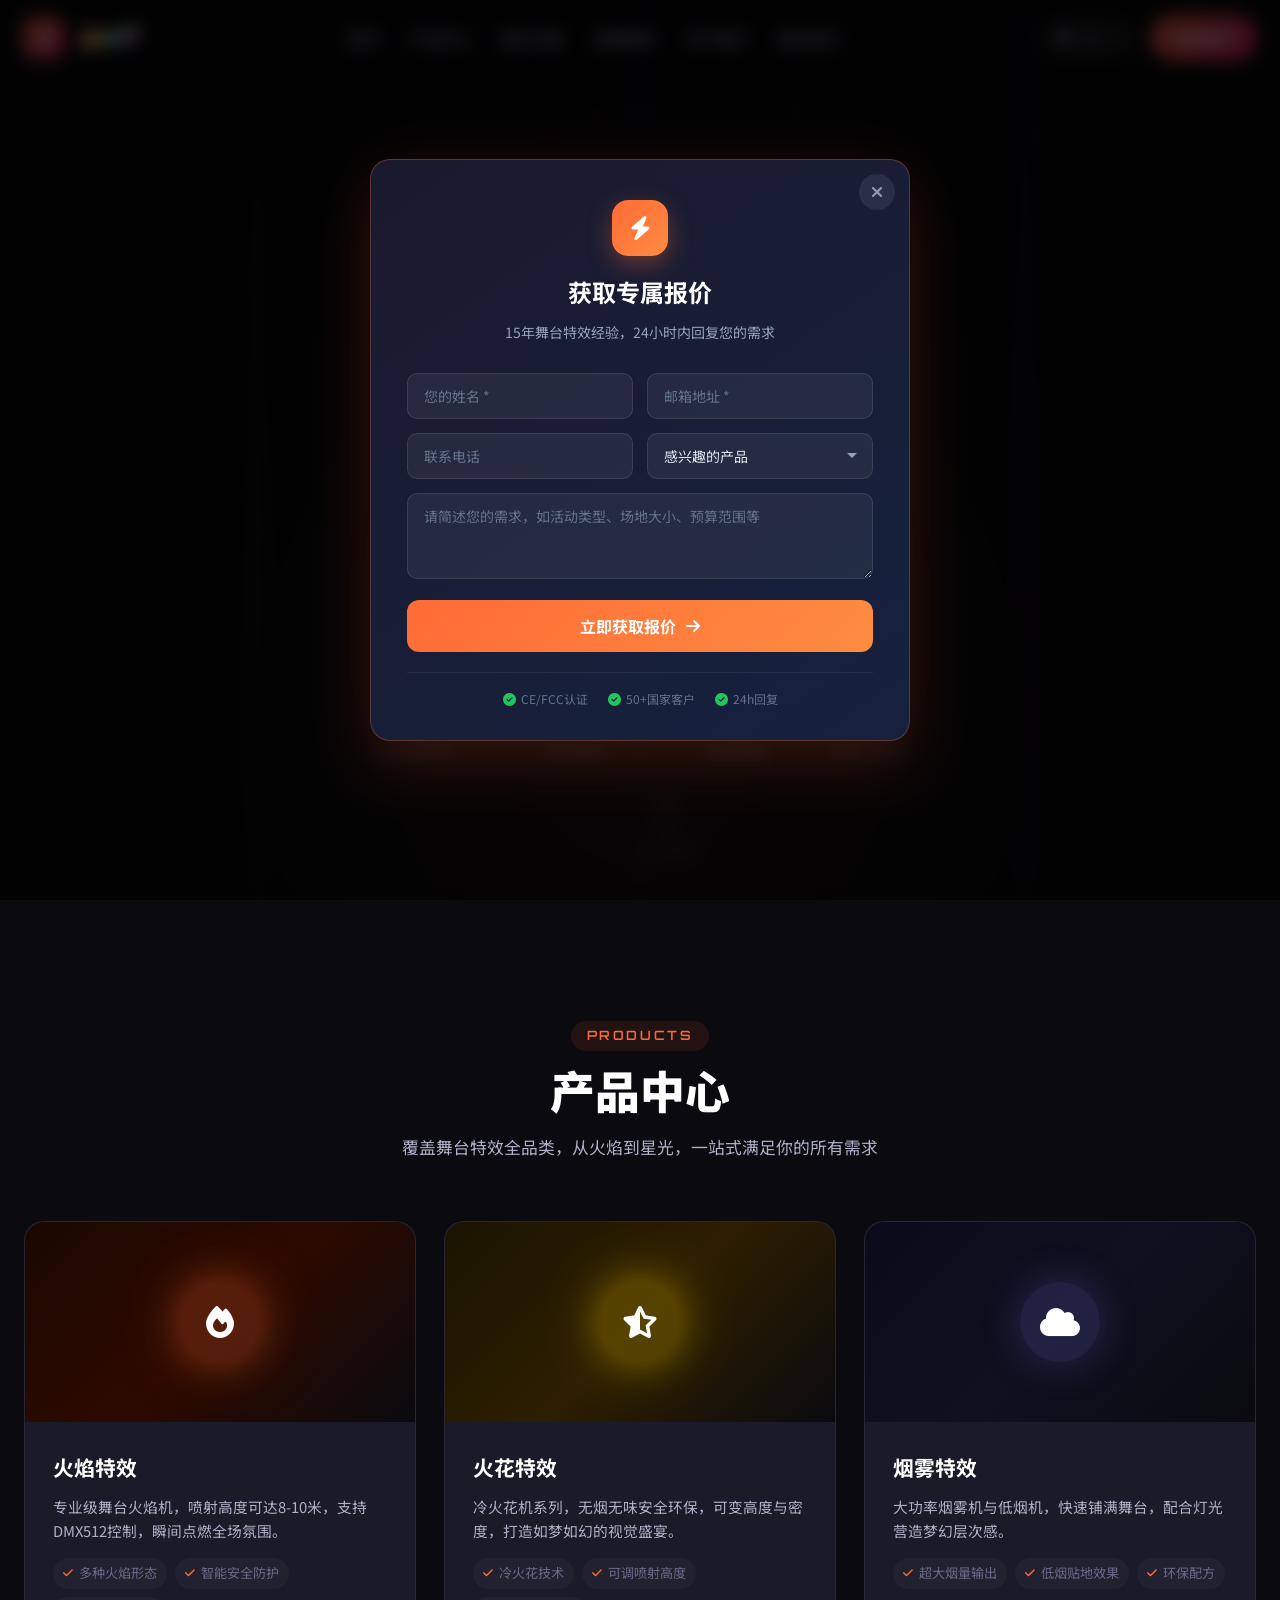
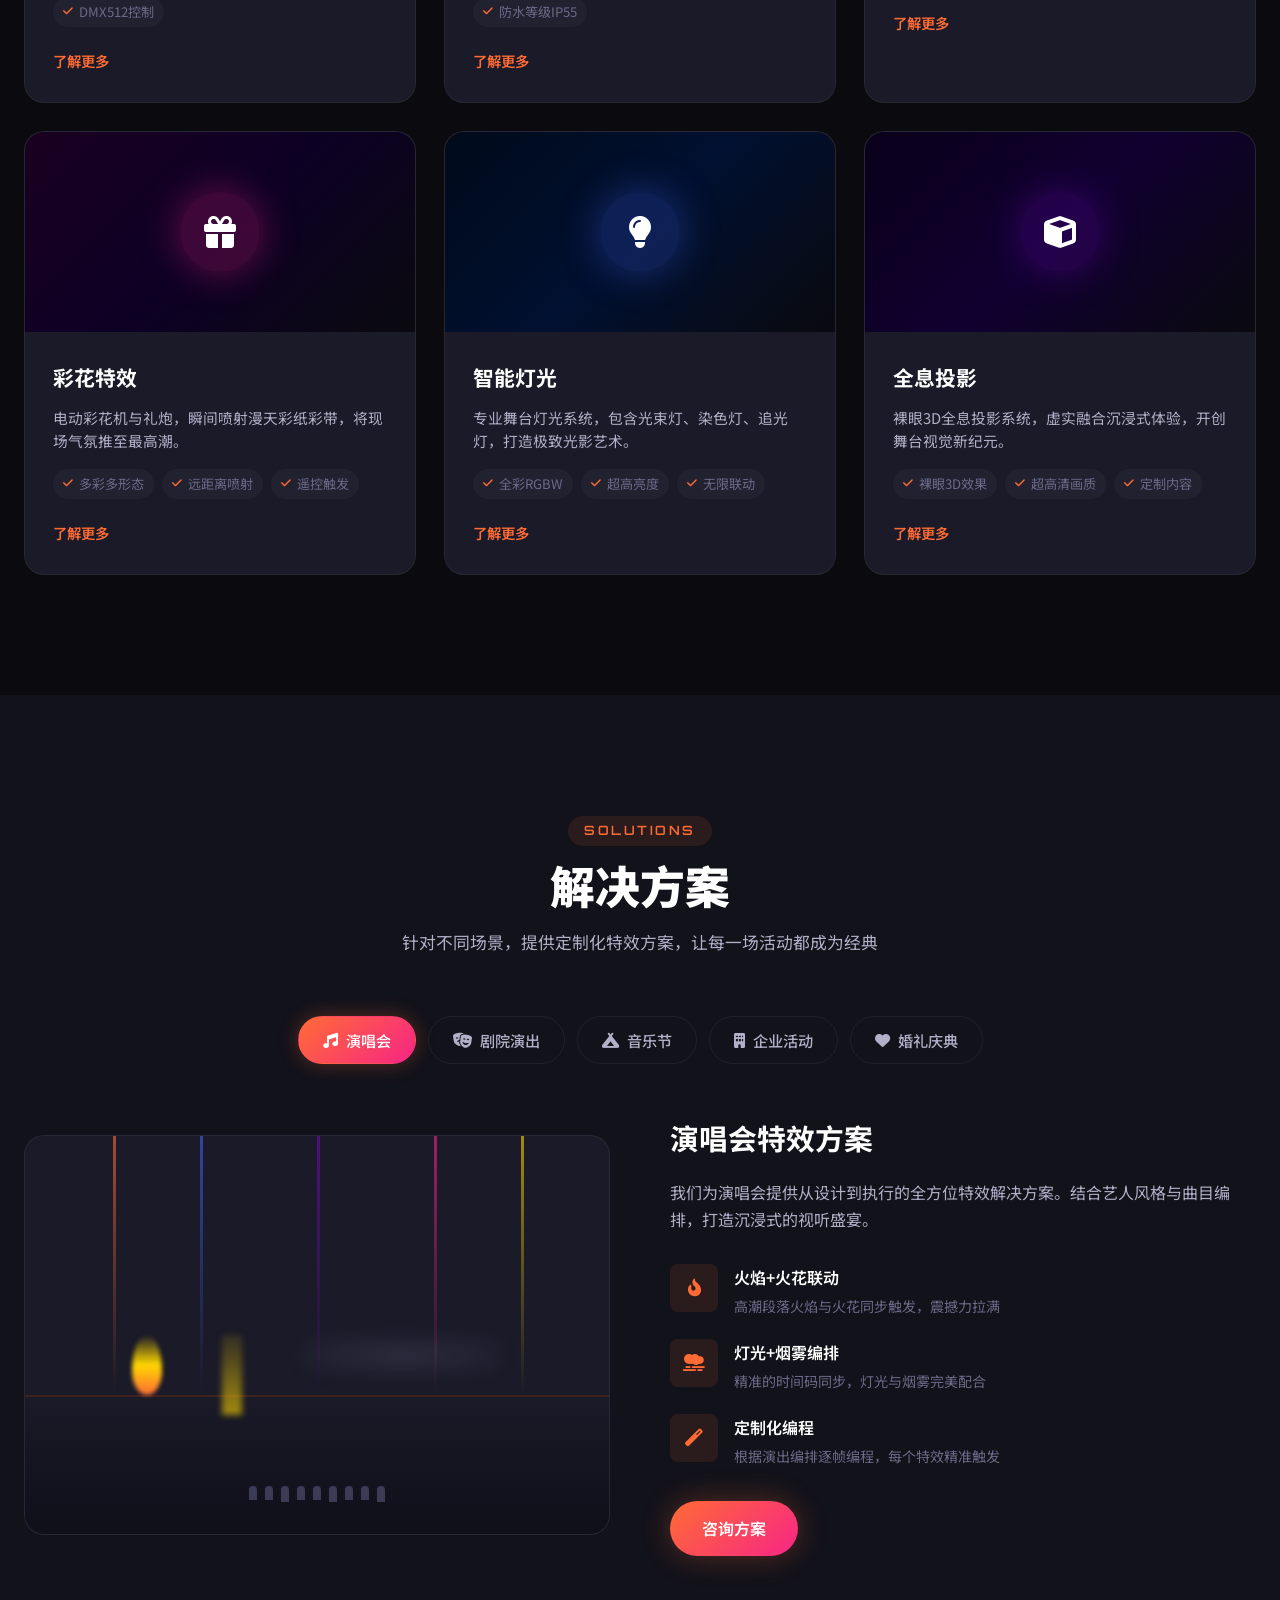
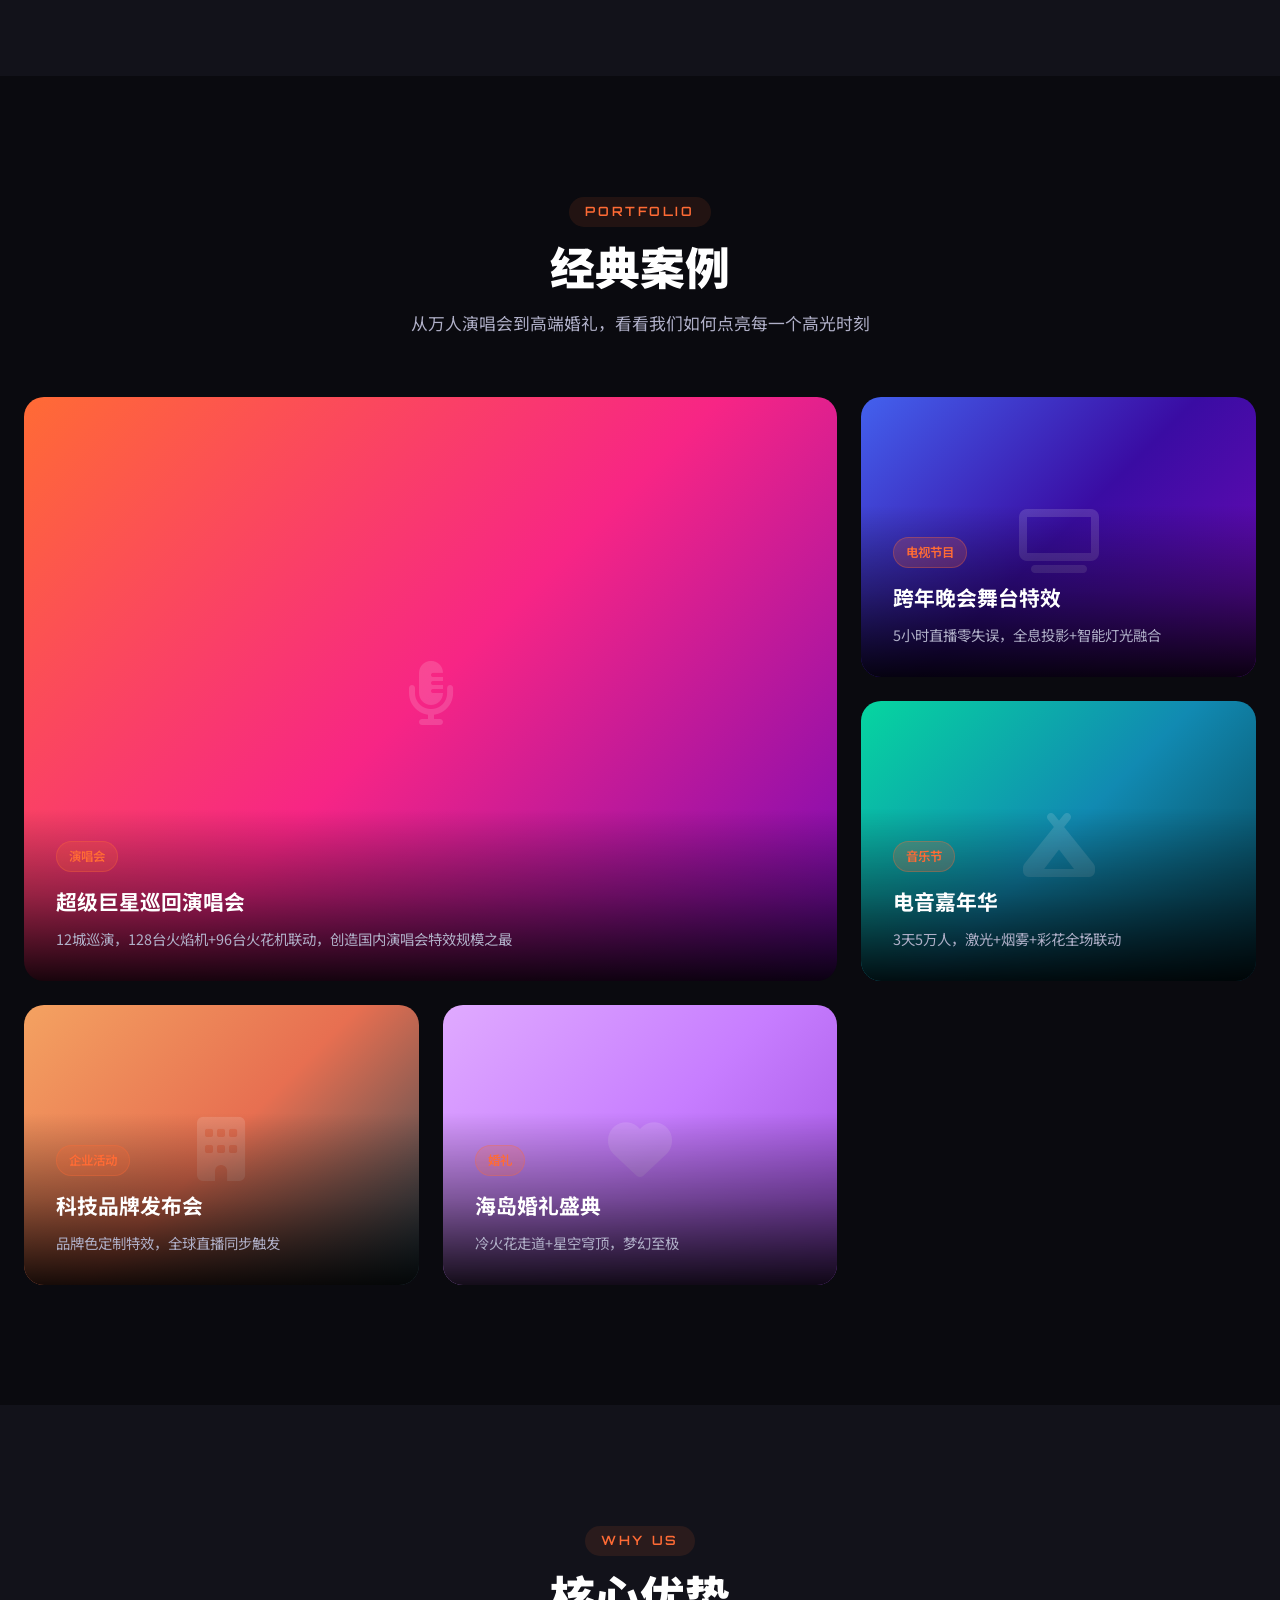
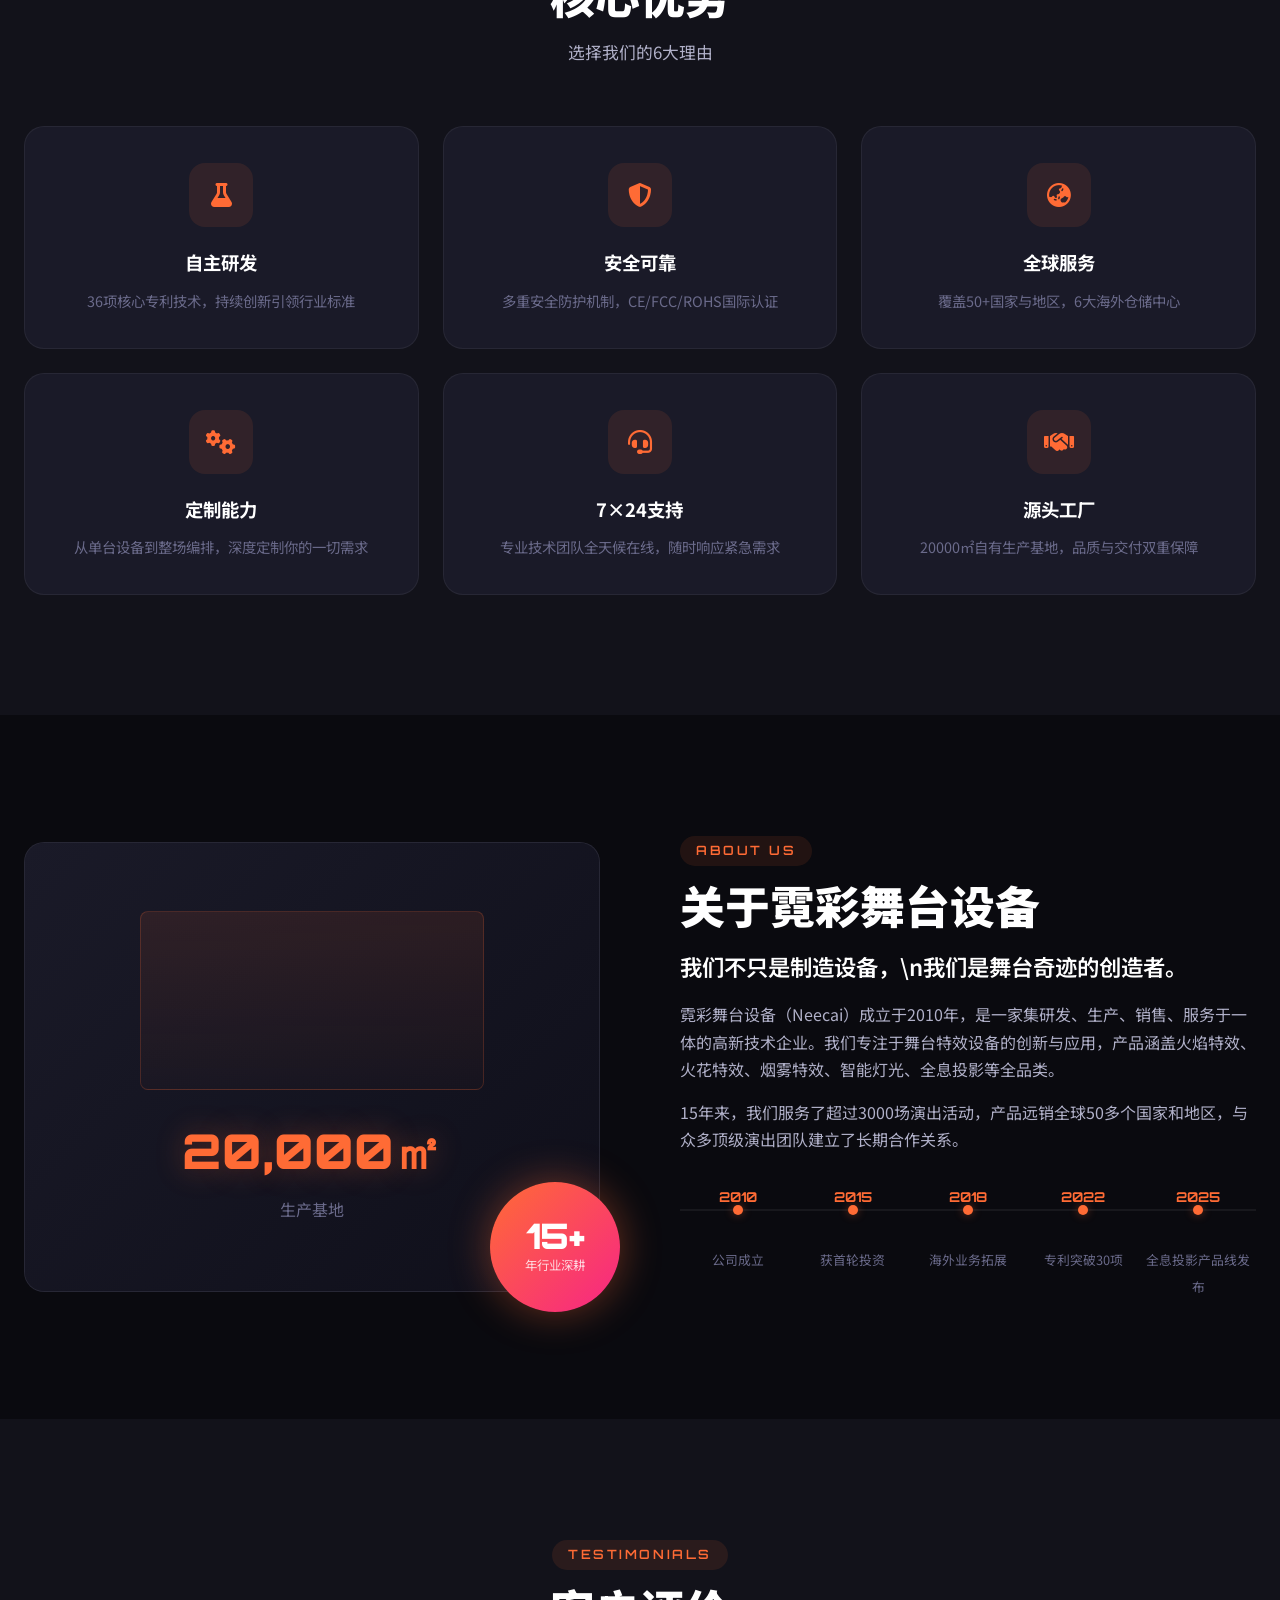
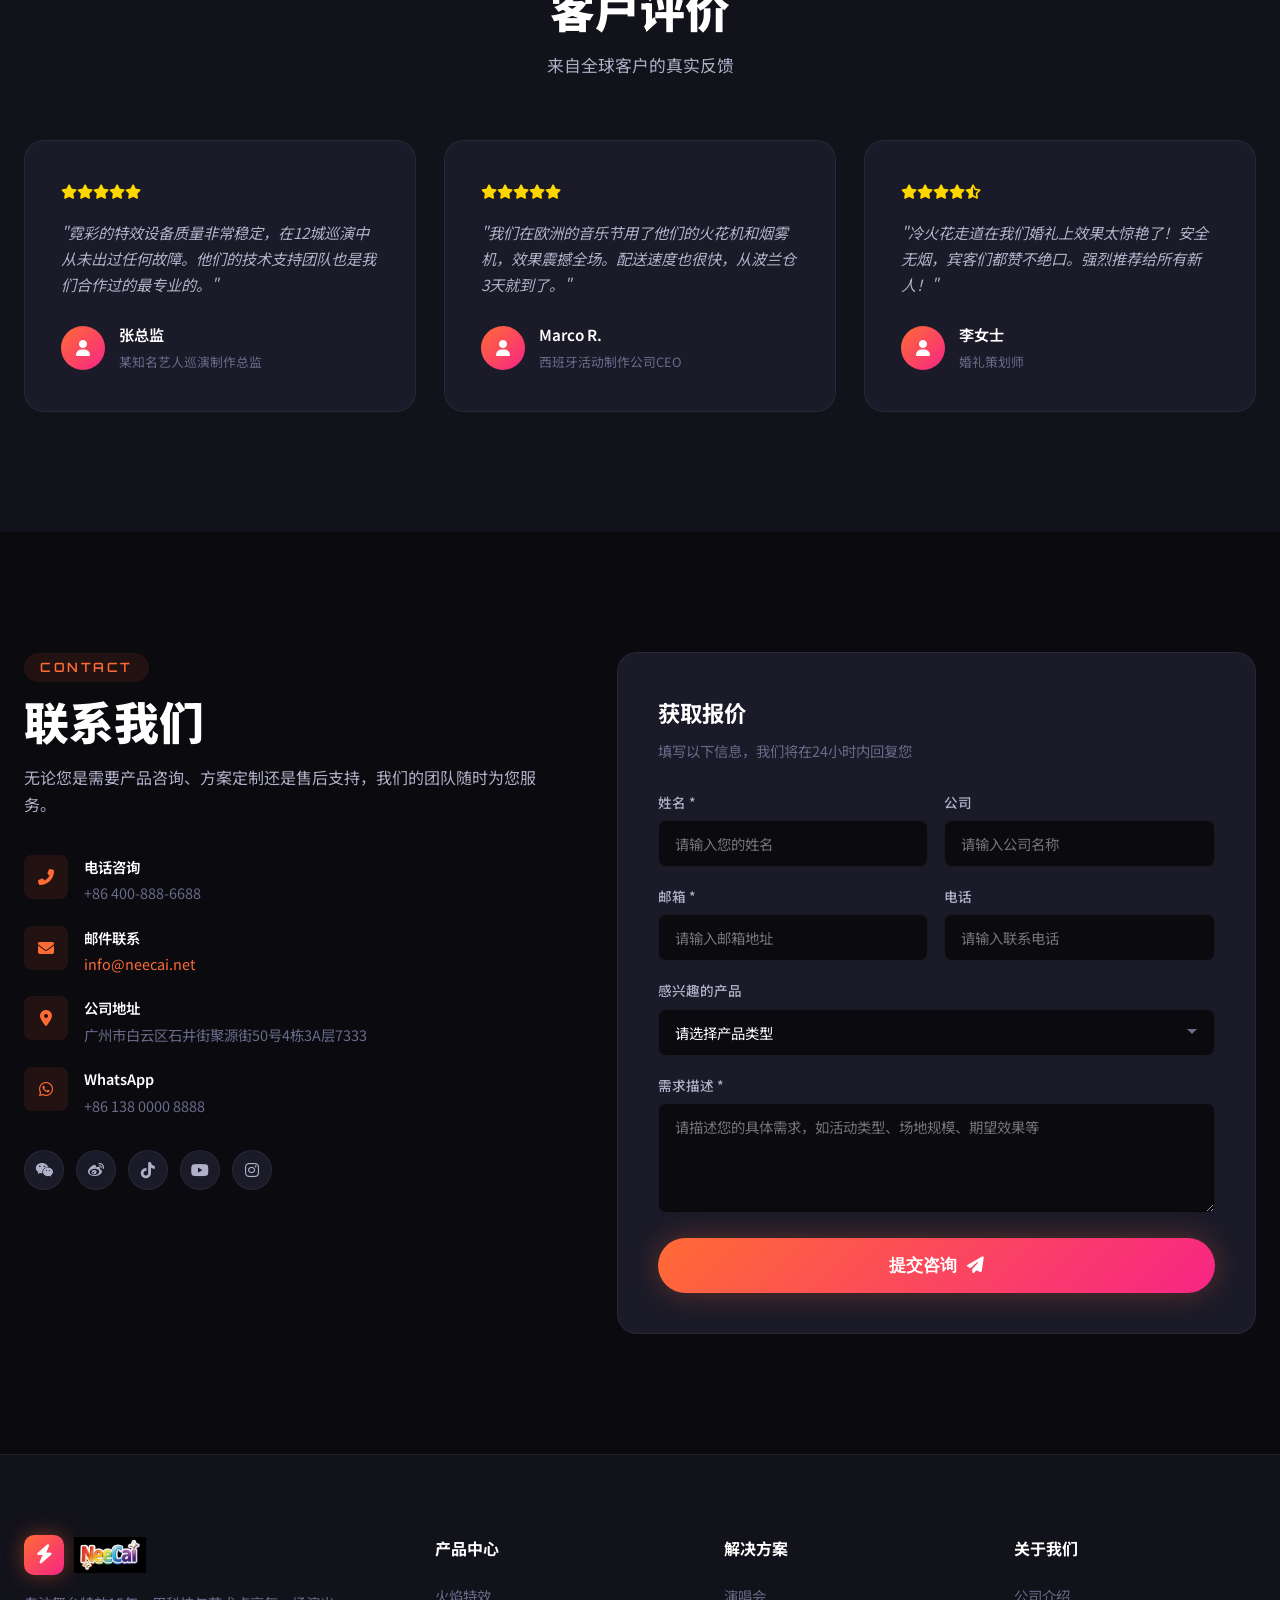
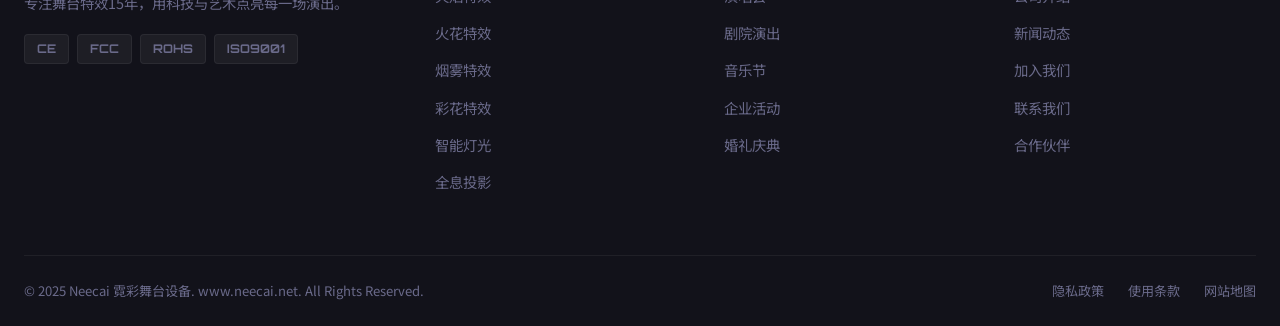
==== index.html @ 03d2d987 "修复联系方式：更新电话号码和邮箱显示" ====
<!DOCTYPE html>
<html lang="zh-CN">
<head>
    <meta charset="UTF-8">
    <meta name="viewport" content="width=device-width, initial-scale=1.0">
    <title>霓彩舞台设备 | Neecai - www.neecai.net</title>
    <link rel="canonical" href="https://www.neecai.net/">
    <link rel="stylesheet" href="style.css?v=1778080213799">
    <link href="https://fonts.googleapis.com/css2?family=Noto+Sans+SC:wght@300;400;500;700;900&family=Orbitron:wght@400;500;700;900&family=Noto+Sans+ES:wght@300;400;500;700&family=Noto+Sans+PT:wght@300;400;500;700&display=swap" rel="stylesheet">
    <link rel="stylesheet" href="https://cdnjs.cloudflare.com/ajax/libs/font-awesome/6.5.1/css/all.min.css">
</head>
<body>
    <canvas id="particles-canvas"></canvas>

    <!-- 导航栏 -->
    <nav class="navbar" id="navbar">
        <div class="nav-container">
            <a href="#" class="logo">
                <span class="logo-icon"><i class="fas fa-bolt"></i></span>
                <span class="logo-text"><img src="/images/logo.jpg" alt="Logo" class="logo-img"></span>
            </a>
            <ul class="nav-links" id="navLinks">
                <li><a href="#home" data-i18n="nav_home">首页</a></li>
                <li><a href="#products" data-i18n="nav_products">产品中心</a></li>
                <li><a href="#solutions" data-i18n="nav_solutions">解决方案</a></li>
                <li><a href="#cases" data-i18n="nav_cases">经典案例</a></li>
                <li><a href="#about" data-i18n="nav_about">关于我们</a></li>
                <li><a href="#contact" data-i18n="nav_contact">联系我们</a></li>
            </ul>
            <div class="nav-actions">
                <!-- 语言切换 -->
                <div class="lang-switcher" id="langSwitcher">
                    <button class="lang-btn" id="langBtn">
                        <i class="fas fa-globe"></i>
                        <span id="currentLang">中文</span>
                        <i class="fas fa-chevron-down"></i>
                    </button>
                    <div class="lang-dropdown" id="langDropdown">
                        <button class="lang-option active" data-lang="zh">中文</button>
                        <button class="lang-option" data-lang="en">English</button>
                        <button class="lang-option" data-lang="es">Español</button>
                        <button class="lang-option" data-lang="pt">Português</button>
                    </div>
                </div>
                <a href="#contact" class="btn-nav-cta" data-i18n="nav_quote">获取报价</a>
                <button class="mobile-menu-btn" id="mobileMenuBtn">
                    <i class="fas fa-bars"></i>
                </button>
            </div>
        </div>
    </nav>

    <!-- Hero -->
    <section class="hero" id="home">
        <div class="hero-bg-effects">
            <div class="light-beam beam-1"></div>
            <div class="light-beam beam-2"></div>
            <div class="light-beam beam-3"></div>
            <div class="spark-field"></div>
        </div>
        <div class="hero-content">
            <div class="hero-badge">
                <i class="fas fa-star"></i> <span data-i18n="hero_badge">行业领先的舞台特效解决方案</span>
            </div>
            <h1 class="hero-title">
                <span class="title-line" data-i18n="hero_t1">点亮每一场</span>
                <span class="title-line accent" data-i18n="hero_t2">震撼演出</span>
            </h1>
            <p class="hero-desc" data-i18n="hero_desc">从火花喷射到全息投影，从智能灯光到沉浸式体验——<br>我们用科技与艺术，为每一场舞台注入灵魂。</p>
            <div class="hero-actions">
                <a href="#products" class="btn-primary">
                    <span data-i18n="hero_btn1">探索产品</span> <i class="fas fa-arrow-right"></i>
                </a>
                <a href="#cases" class="btn-secondary">
                    <span data-i18n="hero_btn2">观看案例</span> <i class="fas fa-play"></i>
                </a>
            </div>
            <div class="hero-stats">
                <div class="stat-item">
                    <span class="stat-number" data-target="15">0</span><span class="stat-suffix">+</span>
                    <span class="stat-label" data-i18n="stat_years">年行业经验</span>
                </div>
                <div class="stat-divider"></div>
                <div class="stat-item">
                    <span class="stat-number" data-target="3000">0</span><span class="stat-suffix">+</span>
                    <span class="stat-label" data-i18n="stat_projects">成功项目</span>
                </div>
                <div class="stat-divider"></div>
                <div class="stat-item">
                    <span class="stat-number" data-target="50">0</span><span class="stat-suffix">+</span>
                    <span class="stat-label" data-i18n="stat_countries">国家覆盖</span>
                </div>
                <div class="stat-divider"></div>
                <div class="stat-item">
                    <span class="stat-number" data-target="36">0</span><span class="stat-suffix"></span>
                    <span class="stat-label" data-i18n="stat_patents">项核心专利</span>
                </div>
            </div>
        </div>
        <div class="scroll-indicator">
            <div class="mouse"><div class="mouse-wheel"></div></div>
            <span data-i18n="scroll_down">向下滚动</span>
        </div>
    </section>

    <!-- 产品中心 -->
    <section class="products" id="products">
        <div class="container">
            <div class="section-header">
                <span class="section-tag">PRODUCTS</span>
                <h2 class="section-title" data-i18n="products_title">产品中心</h2>
                <p class="section-desc" data-i18n="products_desc">覆盖舞台特效全品类，从火焰到星光，一站式满足你的所有需求</p>
            </div>
            <div class="product-grid">
                <!-- 火焰特效 -->
                <div class="product-card" data-effect="fire">
                    <div class="product-visual">
                        <div class="product-icon-wrap fire-glow"><i class="fas fa-fire"></i></div>
                        <img class="product-img" data-product-img="fire" src="" alt="" style="display:none">
                    </div>
                    <div class="product-info">
                        <h3 data-i18n="p_fire_title">火焰特效</h3>
                        <p data-i18n="p_fire_desc">专业级舞台火焰机，喷射高度可达8-10米，支持DMX512控制，瞬间点燃全场氛围。</p>
                        <ul class="product-features">
                            <li><i class="fas fa-check"></i> <span data-i18n="p_fire_f1">多种火焰形态</span></li>
                            <li><i class="fas fa-check"></i> <span data-i18n="p_fire_f2">智能安全防护</span></li>
                            <li><i class="fas fa-check"></i> <span data-i18n="p_fire_f3">DMX512控制</span></li>
                        </ul>
                        <a href="#" class="product-link" data-i18n="learn_more">了解更多 <i class="fas fa-arrow-right"></i></a>
                    </div>
                </div>
                <!-- 火花特效 -->
                <div class="product-card" data-effect="spark">
                    <div class="product-visual">
                        <div class="product-icon-wrap spark-glow"><i class="fas fa-star-half-alt"></i></div>
                        <img class="product-img" data-product-img="spark" src="" alt="" style="display:none">
                    </div>
                    <div class="product-info">
                        <h3 data-i18n="p_spark_title">火花特效</h3>
                        <p data-i18n="p_spark_desc">冷火花机系列，无烟无味安全环保，可变高度与密度，打造如梦如幻的视觉盛宴。</p>
                        <ul class="product-features">
                            <li><i class="fas fa-check"></i> <span data-i18n="p_spark_f1">冷火花技术</span></li>
                            <li><i class="fas fa-check"></i> <span data-i18n="p_spark_f2">可调喷射高度</span></li>
                            <li><i class="fas fa-check"></i> <span data-i18n="p_spark_f3">防水等级IP55</span></li>
                        </ul>
                        <a href="#" class="product-link" data-i18n="learn_more">了解更多 <i class="fas fa-arrow-right"></i></a>
                    </div>
                </div>
                <!-- 烟雾特效 -->
                <div class="product-card" data-effect="smoke">
                    <div class="product-visual">
                        <div class="product-icon-wrap smoke-glow"><i class="fas fa-cloud"></i></div>
                        <img class="product-img" data-product-img="smoke" src="" alt="" style="display:none">
                    </div>
                    <div class="product-info">
                        <h3 data-i18n="p_smoke_title">烟雾特效</h3>
                        <p data-i18n="p_smoke_desc">大功率烟雾机与低烟机，快速铺满舞台，配合灯光营造梦幻层次感。</p>
                        <ul class="product-features">
                            <li><i class="fas fa-check"></i> <span data-i18n="p_smoke_f1">超大烟量输出</span></li>
                            <li><i class="fas fa-check"></i> <span data-i18n="p_smoke_f2">低烟贴地效果</span></li>
                            <li><i class="fas fa-check"></i> <span data-i18n="p_smoke_f3">环保配方</span></li>
                        </ul>
                        <a href="#" class="product-link" data-i18n="learn_more">了解更多 <i class="fas fa-arrow-right"></i></a>
                    </div>
                </div>
                <!-- 彩花特效 -->
                <div class="product-card" data-effect="confetti">
                    <div class="product-visual">
                        <div class="product-icon-wrap confetti-glow"><i class="fas fa-gift"></i></div>
                        <img class="product-img" data-product-img="confetti" src="" alt="" style="display:none">
                    </div>
                    <div class="product-info">
                        <h3 data-i18n="p_confetti_title">彩花特效</h3>
                        <p data-i18n="p_confetti_desc">电动彩花机与礼炮，瞬间喷射漫天彩纸彩带，将现场气氛推至最高潮。</p>
                        <ul class="product-features">
                            <li><i class="fas fa-check"></i> <span data-i18n="p_confetti_f1">多彩多形态</span></li>
                            <li><i class="fas fa-check"></i> <span data-i18n="p_confetti_f2">远距离喷射</span></li>
                            <li><i class="fas fa-check"></i> <span data-i18n="p_confetti_f3">遥控触发</span></li>
                        </ul>
                        <a href="#" class="product-link" data-i18n="learn_more">了解更多 <i class="fas fa-arrow-right"></i></a>
                    </div>
                </div>
                <!-- 智能灯光 -->
                <div class="product-card" data-effect="light">
                    <div class="product-visual">
                        <div class="product-icon-wrap light-glow"><i class="fas fa-lightbulb"></i></div>
                        <img class="product-img" data-product-img="light" src="" alt="" style="display:none">
                    </div>
                    <div class="product-info">
                        <h3 data-i18n="p_light_title">智能灯光</h3>
                        <p data-i18n="p_light_desc">专业舞台灯光系统，包含光束灯、染色灯、追光灯，打造极致光影艺术。</p>
                        <ul class="product-features">
                            <li><i class="fas fa-check"></i> <span data-i18n="p_light_f1">全彩RGBW</span></li>
                            <li><i class="fas fa-check"></i> <span data-i18n="p_light_f2">超高亮度</span></li>
                            <li><i class="fas fa-check"></i> <span data-i18n="p_light_f3">无限联动</span></li>
                        </ul>
                        <a href="#" class="product-link" data-i18n="learn_more">了解更多 <i class="fas fa-arrow-right"></i></a>
                    </div>
                </div>
                <!-- 全息投影 -->
                <div class="product-card" data-effect="hologram">
                    <div class="product-visual">
                        <div class="product-icon-wrap holo-glow"><i class="fas fa-cube"></i></div>
                        <img class="product-img" data-product-img="holo" src="" alt="" style="display:none">
                    </div>
                    <div class="product-info">
                        <h3 data-i18n="p_holo_title">全息投影</h3>
                        <p data-i18n="p_holo_desc">裸眼3D全息投影系统，虚实融合沉浸式体验，开创舞台视觉新纪元。</p>
                        <ul class="product-features">
                            <li><i class="fas fa-check"></i> <span data-i18n="p_holo_f1">裸眼3D效果</span></li>
                            <li><i class="fas fa-check"></i> <span data-i18n="p_holo_f2">超高清画质</span></li>
                            <li><i class="fas fa-check"></i> <span data-i18n="p_holo_f3">定制内容</span></li>
                        </ul>
                        <a href="#" class="product-link" data-i18n="learn_more">了解更多 <i class="fas fa-arrow-right"></i></a>
                    </div>
                </div>
            </div>
        </div>
    </section>

    <!-- 解决方案 -->
    <section class="solutions" id="solutions">
        <div class="container">
            <div class="section-header">
                <span class="section-tag">SOLUTIONS</span>
                <h2 class="section-title" data-i18n="solutions_title">解决方案</h2>
                <p class="section-desc" data-i18n="solutions_desc">针对不同场景，提供定制化特效方案，让每一场活动都成为经典</p>
            </div>
            <div class="solution-tabs">
                <button class="tab-btn active" data-tab="concert"><i class="fas fa-music"></i> <span data-i18n="tab_concert">演唱会</span></button>
                <button class="tab-btn" data-tab="theater"><i class="fas fa-theater-masks"></i> <span data-i18n="tab_theater">剧院演出</span></button>
                <button class="tab-btn" data-tab="festival"><i class="fas fa-campground"></i> <span data-i18n="tab_festival">音乐节</span></button>
                <button class="tab-btn" data-tab="corporate"><i class="fas fa-building"></i> <span data-i18n="tab_corporate">企业活动</span></button>
                <button class="tab-btn" data-tab="wedding"><i class="fas fa-heart"></i> <span data-i18n="tab_wedding">婚礼庆典</span></button>
            </div>
            <div class="solution-content">
                <!-- 演唱会 -->
                <div class="tab-panel active" id="concert">
                    <div class="solution-layout">
                        <div class="solution-visual"><div class="solution-img-placeholder">
                            <div class="stage-scene"><div class="stage-floor"></div><div class="stage-lights"><div class="spotlight sp-1"></div><div class="spotlight sp-2"></div><div class="spotlight sp-3"></div><div class="spotlight sp-4"></div><div class="spotlight sp-5"></div></div><div class="stage-fx"><div class="fx-flame"></div><div class="fx-spark"></div><div class="fx-smoke"></div></div><div class="crowd"><div class="person"></div><div class="person"></div><div class="person"></div><div class="person"></div><div class="person"></div><div class="person"></div><div class="person"></div><div class="person"></div><div class="person"></div></div></div>
                        </div></div>
                        <div class="solution-detail">
                            <h3 data-i18n="sol_concert_title">演唱会特效方案</h3>
                            <p data-i18n="sol_concert_desc">我们为演唱会提供从设计到执行的全方位特效解决方案。结合艺人风格与曲目编排，打造沉浸式的视听盛宴。</p>
                            <div class="solution-features">
                                <div class="sol-feature"><div class="sol-feature-icon"><i class="fas fa-fire-alt"></i></div><div><h4 data-i18n="sol_concert_f1_t">火焰+火花联动</h4><p data-i18n="sol_concert_f1_d">高潮段落火焰与火花同步触发，震撼力拉满</p></div></div>
                                <div class="sol-feature"><div class="sol-feature-icon"><i class="fas fa-smog"></i></div><div><h4 data-i18n="sol_concert_f2_t">灯光+烟雾编排</h4><p data-i18n="sol_concert_f2_d">精准的时间码同步，灯光与烟雾完美配合</p></div></div>
                                <div class="sol-feature"><div class="sol-feature-icon"><i class="fas fa-magic"></i></div><div><h4 data-i18n="sol_concert_f3_t">定制化编程</h4><p data-i18n="sol_concert_f3_d">根据演出编排逐帧编程，每个特效精准触发</p></div></div>
                            </div>
                            <a href="#contact" class="btn-primary" data-i18n="sol_cta">咨询方案 <i class="fas fa-arrow-right"></i></a>
                        </div>
                    </div>
                </div>
                <!-- 剧院 -->
                <div class="tab-panel" id="theater">
                    <div class="solution-layout">
                        <div class="solution-visual"><div class="solution-img-placeholder">
                            <div class="stage-scene theater-scene"><div class="curtain curtain-left"></div><div class="curtain curtain-right"></div><div class="stage-floor"></div><div class="theater-spotlight"></div></div>
                        </div></div>
                        <div class="solution-detail">
                            <h3 data-i18n="sol_theater_title">剧院演出特效方案</h3>
                            <p data-i18n="sol_theater_desc">为话剧、音乐剧、舞剧等提供精准可控的特效支持，让艺术表达更上一层楼。</p>
                            <div class="solution-features">
                                <div class="sol-feature"><div class="sol-feature-icon"><i class="fas fa-low-vision"></i></div><div><h4 data-i18n="sol_theater_f1_t">精准可控</h4><p data-i18n="sol_theater_f1_d">每一帧特效都可精确预编程，与演员走位完美同步</p></div></div>
                                <div class="sol-feature"><div class="sol-feature-icon"><i class="fas fa-shield-alt"></i></div><div><h4 data-i18n="sol_theater_f2_t">安全至上</h4><p data-i18n="sol_theater_f2_d">多重安全保护机制，确保演员与观众安全</p></div></div>
                                <div class="sol-feature"><div class="sol-feature-icon"><i class="fas fa-palette"></i></div><div><h4 data-i18n="sol_theater_f3_t">氛围营造</h4><p data-i18n="sol_theater_f3_d">细腻的低烟与灯光配合，营造梦幻舞台氛围</p></div></div>
                            </div>
                            <a href="#contact" class="btn-primary" data-i18n="sol_cta">咨询方案 <i class="fas fa-arrow-right"></i></a>
                        </div>
                    </div>
                </div>
                <!-- 音乐节 -->
                <div class="tab-panel" id="festival">
                    <div class="solution-layout">
                        <div class="solution-visual"><div class="solution-img-placeholder">
                            <div class="stage-scene festival-scene"><div class="stage-floor"></div><div class="laser-beam lb-1"></div><div class="laser-beam lb-2"></div><div class="laser-beam lb-3"></div><div class="laser-beam lb-4"></div></div>
                        </div></div>
                        <div class="solution-detail">
                            <h3 data-i18n="sol_festival_title">音乐节特效方案</h3>
                            <p data-i18n="sol_festival_desc">大型户外音乐节全场景特效覆盖，从主舞台到氛围区，制造全场嗨点。</p>
                            <div class="solution-features">
                                <div class="sol-feature"><div class="sol-feature-icon"><i class="fas fa-bomb"></i></div><div><h4 data-i18n="sol_festival_f1_t">超大规模部署</h4><p data-i18n="sol_festival_f1_d">数百台设备联动，覆盖万人级场地</p></div></div>
                                <div class="sol-feature"><div class="sol-feature-icon"><i class="fas fa-sun"></i></div><div><h4 data-i18n="sol_festival_f2_t">全天候适应</h4><p data-i18n="sol_festival_f2_d">防水防尘设计，无惧户外恶劣天气</p></div></div>
                                <div class="sol-feature"><div class="sol-feature-icon"><i class="fas fa-network-wired"></i></div><div><h4 data-i18n="sol_festival_f3_t">无线组网控制</h4><p data-i18n="sol_festival_f3_d">无线DMX组网，快速部署灵活调整</p></div></div>
                            </div>
                            <a href="#contact" class="btn-primary" data-i18n="sol_cta">咨询方案 <i class="fas fa-arrow-right"></i></a>
                        </div>
                    </div>
                </div>
                <!-- 企业 -->
                <div class="tab-panel" id="corporate">
                    <div class="solution-layout">
                        <div class="solution-visual"><div class="solution-img-placeholder">
                            <div class="stage-scene corporate-scene"><div class="stage-floor"></div><div class="corporate-screen"></div><div class="corporate-light"></div></div>
                        </div></div>
                        <div class="solution-detail">
                            <h3 data-i18n="sol_corp_title">企业活动特效方案</h3>
                            <p data-i18n="sol_corp_desc">发布会、年会、庆典等企业活动特效方案，提升品牌形象与活动质感。</p>
                            <div class="solution-features">
                                <div class="sol-feature"><div class="sol-feature-icon"><i class="fas fa-bullhorn"></i></div><div><h4 data-i18n="sol_corp_f1_t">品牌定制</h4><p data-i18n="sol_corp_f1_d">特效色彩与形态匹配品牌VI，强化品牌记忆</p></div></div>
                                <div class="sol-feature"><div class="sol-feature-icon"><i class="fas fa-clock"></i></div><div><h4 data-i18n="sol_corp_f2_t">快速部署</h4><p data-i18n="sol_corp_f2_d">模块化设备，2小时完成安装调试</p></div></div>
                                <div class="sol-feature"><div class="sol-feature-icon"><i class="fas fa-hand-sparkles"></i></div><div><h4 data-i18n="sol_corp_f3_t">互动体验</h4><p data-i18n="sol_corp_f3_d">观众互动特效触发，增强参与感</p></div></div>
                            </div>
                            <a href="#contact" class="btn-primary" data-i18n="sol_cta">咨询方案 <i class="fas fa-arrow-right"></i></a>
                        </div>
                    </div>
                </div>
                <!-- 婚礼 -->
                <div class="tab-panel" id="wedding">
                    <div class="solution-layout">
                        <div class="solution-visual"><div class="solution-img-placeholder">
                            <div class="stage-scene wedding-scene"><div class="stage-floor"></div><div class="wedding-arch"></div><div class="wedding-sparkle"></div></div>
                        </div></div>
                        <div class="solution-detail">
                            <h3 data-i18n="sol_wedding_title">婚礼庆典特效方案</h3>
                            <p data-i18n="sol_wedding_desc">浪漫冷火花、梦幻烟雾、星空投影……让每一对新人的高光时刻终身难忘。</p>
                            <div class="solution-features">
                                <div class="sol-feature"><div class="sol-feature-icon"><i class="fas fa-ring"></i></div><div><h4 data-i18n="sol_wedding_f1_t">浪漫冷火花</h4><p data-i18n="sol_wedding_f1_d">安全无烟的冷火花走道，新人入场仪式感拉满</p></div></div>
                                <div class="sol-feature"><div class="sol-feature-icon"><i class="fas fa-moon"></i></div><div><h4 data-i18n="sol_wedding_f2_t">星空投影</h4><p data-i18n="sol_wedding_f2_d">穹顶星空投影，打造浪漫梦幻空间</p></div></div>
                                <div class="sol-feature"><div class="sol-feature-icon"><i class="fas fa-cloud-moon"></i></div><div><h4 data-i18n="sol_wedding_f3_t">仙气烟雾</h4><p data-i18n="sol_wedding_f3_d">低烟贴地效果，如临仙境</p></div></div>
                            </div>
                            <a href="#contact" class="btn-primary" data-i18n="sol_cta">咨询方案 <i class="fas fa-arrow-right"></i></a>
                        </div>
                    </div>
                </div>
            </div>
        </div>
    </section>

    <!-- 经典案例 -->
    <section class="cases" id="cases">
        <div class="container">
            <div class="section-header">
                <span class="section-tag">PORTFOLIO</span>
                <h2 class="section-title" data-i18n="cases_title">经典案例</h2>
                <p class="section-desc" data-i18n="cases_desc">从万人演唱会到高端婚礼，看看我们如何点亮每一个高光时刻</p>
            </div>
            <div class="cases-grid">
                <div class="case-card case-large">
                    <div class="case-visual"><div class="case-bg" style="background: linear-gradient(135deg, #ff6b35, #f72585, #7209b7);"><div class="case-icon"><i class="fas fa-microphone-alt"></i></div></div></div>
                    <div class="case-overlay">
                        <span class="case-tag" data-i18n="case_tag_concert">演唱会</span>
                        <h3 data-i18n="case_c1_title">超级巨星巡回演唱会</h3>
                        <p data-i18n="case_c1_desc">12城巡演，128台火焰机+96台火花机联动，创造国内演唱会特效规模之最</p>
                    </div>
                </div>
                <div class="case-card">
                    <div class="case-visual"><div class="case-bg" style="background: linear-gradient(135deg, #4361ee, #3a0ca3, #7209b7);"><div class="case-icon"><i class="fas fa-tv"></i></div></div></div>
                    <div class="case-overlay">
                        <span class="case-tag" data-i18n="case_tag_tv">电视节目</span>
                        <h3 data-i18n="case_c2_title">跨年晚会舞台特效</h3>
                        <p data-i18n="case_c2_desc">5小时直播零失误，全息投影+智能灯光融合</p>
                    </div>
                </div>
                <div class="case-card">
                    <div class="case-visual"><div class="case-bg" style="background: linear-gradient(135deg, #06d6a0, #118ab2, #073b4c);"><div class="case-icon"><i class="fas fa-campground"></i></div></div></div>
                    <div class="case-overlay">
                        <span class="case-tag" data-i18n="case_tag_festival">音乐节</span>
                        <h3 data-i18n="case_c3_title">电音嘉年华</h3>
                        <p data-i18n="case_c3_desc">3天5万人，激光+烟雾+彩花全场联动</p>
                    </div>
                </div>
                <div class="case-card">
                    <div class="case-visual"><div class="case-bg" style="background: linear-gradient(135deg, #f4a261, #e76f51, #264653);"><div class="case-icon"><i class="fas fa-building"></i></div></div></div>
                    <div class="case-overlay">
                        <span class="case-tag" data-i18n="case_tag_corp">企业活动</span>
                        <h3 data-i18n="case_c4_title">科技品牌发布会</h3>
                        <p data-i18n="case_c4_desc">品牌色定制特效，全球直播同步触发</p>
                    </div>
                </div>
                <div class="case-card">
                    <div class="case-visual"><div class="case-bg" style="background: linear-gradient(135deg, #e0aaff, #c77dff, #9d4edd);"><div class="case-icon"><i class="fas fa-heart"></i></div></div></div>
                    <div class="case-overlay">
                        <span class="case-tag" data-i18n="case_tag_wedding">婚礼</span>
                        <h3 data-i18n="case_c5_title">海岛婚礼盛典</h3>
                        <p data-i18n="case_c5_desc">冷火花走道+星空穹顶，梦幻至极</p>
                    </div>
                </div>
            </div>
        </div>
    </section>

    <!-- 核心优势 -->
    <section class="advantages" id="advantages">
        <div class="container">
            <div class="section-header">
                <span class="section-tag">WHY US</span>
                <h2 class="section-title" data-i18n="adv_title">核心优势</h2>
                <p class="section-desc" data-i18n="adv_desc">选择我们的6大理由</p>
            </div>
            <div class="advantages-grid">
                <div class="adv-card"><div class="adv-icon"><i class="fas fa-flask"></i></div><h3 data-i18n="adv_r1_t">自主研发</h3><p data-i18n="adv_r1_d">36项核心专利技术，持续创新引领行业标准</p></div>
                <div class="adv-card"><div class="adv-icon"><i class="fas fa-shield-alt"></i></div><h3 data-i18n="adv_r2_t">安全可靠</h3><p data-i18n="adv_r2_d">多重安全防护机制，CE/FCC/ROHS国际认证</p></div>
                <div class="adv-card"><div class="adv-icon"><i class="fas fa-globe-asia"></i></div><h3 data-i18n="adv_r3_t">全球服务</h3><p data-i18n="adv_r3_d">覆盖50+国家与地区，6大海外仓储中心</p></div>
                <div class="adv-card"><div class="adv-icon"><i class="fas fa-cogs"></i></div><h3 data-i18n="adv_r4_t">定制能力</h3><p data-i18n="adv_r4_d">从单台设备到整场编排，深度定制你的一切需求</p></div>
                <div class="adv-card"><div class="adv-icon"><i class="fas fa-headset"></i></div><h3 data-i18n="adv_r5_t">7×24支持</h3><p data-i18n="adv_r5_d">专业技术团队全天候在线，随时响应紧急需求</p></div>
                <div class="adv-card"><div class="adv-icon"><i class="fas fa-handshake"></i></div><h3 data-i18n="adv_r6_t">源头工厂</h3><p data-i18n="adv_r6_d">20000㎡自有生产基地，品质与交付双重保障</p></div>
            </div>
        </div>
    </section>

    <!-- 关于我们 -->
    <section class="about" id="about">
        <div class="container">
            <div class="about-layout">
                <div class="about-visual">
                    <div class="about-image-block">
                        <div class="about-img-main"><div class="factory-visual"><div class="factory-building"></div><div class="factory-text">20,000㎡</div><div class="factory-label" data-i18n="about_factory_label">生产基地</div></div></div>
                        <div class="about-img-badge"><span class="badge-number">15+</span><span class="badge-text" data-i18n="about_badge_text">年行业深耕</span></div>
                    </div>
                </div>
                <div class="about-content">
                    <span class="section-tag">ABOUT US</span>
                    <h2 class="section-title left-align" data-i18n="about_title">关于霓彩舞台设备</h2>
                    <p class="about-lead" data-i18n="about_lead">我们不只是制造设备，<br>我们是<strong>舞台奇迹的创造者</strong>。</p>
                    <p data-i18n="about_p1">霓彩舞台设备（Neecai）成立于2010年，是一家集研发、生产、销售、服务于一体的高新技术企业。我们专注于舞台特效设备的创新与应用，产品涵盖火焰特效、火花特效、烟雾特效、智能灯光、全息投影等全品类。</p>
                    <p data-i18n="about_p2">15年来，我们服务了超过3000场演出活动，产品远销全球50多个国家和地区，与众多顶级演出团队建立了长期合作关系。</p>
                    <div class="about-milestones">
                        <div class="milestone"><span class="milestone-year">2010</span><span class="milestone-event" data-i18n="ms_2010">公司成立</span></div>
                        <div class="milestone"><span class="milestone-year">2015</span><span class="milestone-event" data-i18n="ms_2015">获首轮投资</span></div>
                        <div class="milestone"><span class="milestone-year">2018</span><span class="milestone-event" data-i18n="ms_2018">海外业务拓展</span></div>
                        <div class="milestone"><span class="milestone-year">2022</span><span class="milestone-event" data-i18n="ms_2022">专利突破30项</span></div>
                        <div class="milestone"><span class="milestone-year">2025</span><span class="milestone-event" data-i18n="ms_2025">全息投影产品线发布</span></div>
                    </div>
                </div>
            </div>
        </div>
    </section>

    <!-- 客户评价 -->
    <section class="testimonials">
        <div class="container">
            <div class="section-header">
                <span class="section-tag">TESTIMONIALS</span>
                <h2 class="section-title" data-i18n="testi_title">客户评价</h2>
                <p class="section-desc" data-i18n="testi_desc">来自全球客户的真实反馈</p>
            </div>
            <div class="testimonials-carousel">
                <div class="testimonial-card">
                    <div class="testimonial-stars"><i class="fas fa-star"></i><i class="fas fa-star"></i><i class="fas fa-star"></i><i class="fas fa-star"></i><i class="fas fa-star"></i></div>
                    <p class="testimonial-text" data-i18n="testi_1_text">"霓彩的特效设备质量非常稳定，在12城巡演中从未出过任何故障。他们的技术支持团队也是我们合作过的最专业的。"</p>
                    <div class="testimonial-author"><div class="author-avatar"><i class="fas fa-user"></i></div><div><h4 data-i18n="testi_1_name">张总监</h4><span data-i18n="testi_1_role">某知名艺人巡演制作总监</span></div></div>
                </div>
                <div class="testimonial-card">
                    <div class="testimonial-stars"><i class="fas fa-star"></i><i class="fas fa-star"></i><i class="fas fa-star"></i><i class="fas fa-star"></i><i class="fas fa-star"></i></div>
                    <p class="testimonial-text" data-i18n="testi_2_text">"我们在欧洲的音乐节用了他们的火花机和烟雾机，效果震撼全场。配送速度也很快，从波兰仓3天就到了。"</p>
                    <div class="testimonial-author"><div class="author-avatar"><i class="fas fa-user"></i></div><div><h4>Marco R.</h4><span data-i18n="testi_2_role">西班牙活动制作公司CEO</span></div></div>
                </div>
                <div class="testimonial-card">
                    <div class="testimonial-stars"><i class="fas fa-star"></i><i class="fas fa-star"></i><i class="fas fa-star"></i><i class="fas fa-star"></i><i class="fas fa-star-half-alt"></i></div>
                    <p class="testimonial-text" data-i18n="testi_3_text">"冷火花走道在我们婚礼上效果太惊艳了！安全无烟，宾客们都赞不绝口。强烈推荐给所有新人！"</p>
                    <div class="testimonial-author"><div class="author-avatar"><i class="fas fa-user"></i></div><div><h4 data-i18n="testi_3_name">李女士</h4><span data-i18n="testi_3_role">婚礼策划师</span></div></div>
                </div>
            </div>
        </div>
    </section>

    <!-- 联系我们 -->
    <section class="contact" id="contact">
        <div class="container">
            <div class="contact-layout">
                <div class="contact-info">
                    <span class="section-tag">CONTACT</span>
                    <h2 class="section-title left-align" data-i18n="contact_title">联系我们</h2>
                    <p class="contact-desc" data-i18n="contact_desc">无论您是需要产品咨询、方案定制还是售后支持，我们的团队随时为您服务。</p>
                    <div class="contact-details">
                        <div class="contact-item"><div class="contact-icon"><i class="fas fa-phone-alt"></i></div><div><h4 data-i18n="ct_phone_t">电话咨询</h4><p>+86 400-888-6688</p></div></div>
                        <div class="contact-item"><div class="contact-icon"><i class="fas fa-envelope"></i></div><div><h4 data-i18n="ct_email_t">邮件联系</h4><p><a href="mailto:info@neecai.net" style="color:var(--accent-fire)">info@neecai.net</a></p></div></div>
                        <div class="contact-item"><div class="contact-icon"><i class="fas fa-map-marker-alt"></i></div><div><h4 data-i18n="ct_addr_t">公司地址</h4><p data-i18n="ct_addr_d">北京市朝阳区文化创意园A座8层</p></div></div>
                        <div class="contact-item"><div class="contact-icon"><i class="fab fa-whatsapp"></i></div><div><h4>WhatsApp</h4><p>+86 138 0000 8888</p></div></div>
                    </div>
                    <div class="social-links">
                        <a href="#" class="social-link"><i class="fab fa-weixin"></i></a>
                        <a href="#" class="social-link"><i class="fab fa-weibo"></i></a>
                        <a href="#" class="social-link"><i class="fab fa-tiktok"></i></a>
                        <a href="#" class="social-link"><i class="fab fa-youtube"></i></a>
                        <a href="#" class="social-link"><i class="fab fa-instagram"></i></a>
                    </div>
                </div>
                <div class="contact-form-wrap">
                    <form class="contact-form" id="contactForm" action="https://formspree.io/f/xwvaolky" method="POST">
                        <h3 data-i18n="form_title">获取报价</h3>
                        <p data-i18n="form_subtitle">填写以下信息，我们将在24小时内回复您</p>
                        <div class="form-row">
                            <div class="form-group"><label data-i18n="form_name">姓名 *</label><input type="text" data-i18n-placeholder="form_name_ph" placeholder="请输入您的姓名" required></div>
                            <div class="form-group"><label data-i18n="form_company">公司</label><input type="text" data-i18n-placeholder="form_company_ph" placeholder="请输入公司名称"></div>
                        </div>
                        <div class="form-row">
                            <div class="form-group"><label data-i18n="form_email">邮箱 *</label><input type="email" data-i18n-placeholder="form_email_ph" placeholder="请输入邮箱地址" required></div>
                            <div class="form-group"><label data-i18n="form_phone">电话</label><input type="tel" data-i18n-placeholder="form_phone_ph" placeholder="请输入联系电话"></div>
                        </div>
                        <div class="form-group">
                            <label data-i18n="form_product">感兴趣的产品</label>
                            <select>
<option value="" data-i18n="form_select">请选择产品类型</option>
                                <option data-i18n="form_product_opt_0">火焰特效</option>
                                <option data-i18n="form_product_opt_1">火花特效</option>
                                <option data-i18n="form_product_opt_2">烟雾特效</option>
                                <option data-i18n="form_product_opt_3">彩花特效</option>
                                <option data-i18n="form_product_opt_4">智能灯光</option>
                                <option data-i18n="form_product_opt_5">全息投影</option>
                                <option data-i18n="form_product_opt_6">综合方案</option>
                            </select>
                        </div>
                        <div class="form-group"><label data-i18n="form_msg">需求描述 *</label><textarea rows="4" data-i18n-placeholder="form_msg_ph" placeholder="请描述您的具体需求，如活动类型、场地规模、期望效果等" required></textarea></div>
                        <button type="submit" class="btn-primary btn-submit"><span data-i18n="form_submit">提交咨询</span> <i class="fas fa-paper-plane"></i></button>
                    </form>
                </div>
            </div>
        </div>
    </section>

    <!-- 页脚 -->
    <footer class="footer">
        <div class="container">
            <div class="footer-grid">
                <div class="footer-brand">
                    <a href="#" class="logo"><span class="logo-icon"><i class="fas fa-bolt"></i></span><span class="logo-text"><img src="/images/logo.jpg" alt="Logo" class="logo-img"></span></a>
                    <p data-i18n="footer_desc">专注舞台特效15年，用科技与艺术点亮每一场演出。</p>
                    <div class="footer-certifications">
                        <span class="cert-badge">CE</span><span class="cert-badge">FCC</span><span class="cert-badge">ROHS</span><span class="cert-badge">ISO9001</span>
                    </div>
                </div>
                <div class="footer-links">
                    <h4 data-i18n="footer_products">产品中心</h4>
                    <ul>
                        <li><a href="#" data-i18n="p_fire_title">火焰特效</a></li>
                        <li><a href="#" data-i18n="p_spark_title">火花特效</a></li>
                        <li><a href="#" data-i18n="p_smoke_title">烟雾特效</a></li>
                        <li><a href="#" data-i18n="p_confetti_title">彩花特效</a></li>
                        <li><a href="#" data-i18n="p_light_title">智能灯光</a></li>
                        <li><a href="#" data-i18n="p_holo_title">全息投影</a></li>
                    </ul>
                </div>
                <div class="footer-links">
                    <h4 data-i18n="footer_solutions">解决方案</h4>
                    <ul>
                        <li><a href="#" data-i18n="tab_concert">演唱会</a></li>
                        <li><a href="#" data-i18n="tab_theater">剧院演出</a></li>
                        <li><a href="#" data-i18n="tab_festival">音乐节</a></li>
                        <li><a href="#" data-i18n="tab_corporate">企业活动</a></li>
                        <li><a href="#" data-i18n="tab_wedding">婚礼庆典</a></li>
                    </ul>
                </div>
                <div class="footer-links">
                    <h4 data-i18n="footer_about">关于我们</h4>
                    <ul>
                        <li><a href="#" data-i18n="footer_about_co">公司介绍</a></li>
                        <li><a href="#" data-i18n="footer_news">新闻动态</a></li>
                        <li><a href="#" data-i18n="footer_join">加入我们</a></li>
                        <li><a href="#" data-i18n="nav_contact">联系我们</a></li>
                        <li><a href="#" data-i18n="footer_partners">合作伙伴</a></li>
                    </ul>
                </div>
            </div>
            <div class="footer-bottom">
                <p>&copy; 2025 Neecai 霓彩舞台设备. www.neecai.net. All Rights Reserved.</p>
                <div class="footer-bottom-links">
                    <a href="#" data-i18n="footer_privacy">隐私政策</a>
                    <a href="#" data-i18n="footer_terms">使用条款</a>
                    <a href="#" data-i18n="footer_sitemap">网站地图</a>
                </div>
            </div>
        </div>
    </footer>

    <button class="back-to-top" id="backToTop"><i class="fas fa-chevron-up"></i></button>

    <!-- 首次访问询盘弹窗 -->
    <div class="inquiry-overlay" id="inquiryOverlay">
        <div class="inquiry-modal">
            <button class="inquiry-close" id="inquiryClose"><i class="fas fa-times"></i></button>
            <div class="inquiry-modal-header">
                <div class="inquiry-icon"><i class="fas fa-bolt"></i></div>
                <h2 data-i18n="popup_title">获取专属报价</h2>
                <p data-i18n="popup_subtitle">15年舞台特效经验，24小时内回复您的需求</p>
            </div>
            <form class="inquiry-form" id="inquiryForm" action="https://formspree.io/f/xwvaolky" method="POST">
                <input type="hidden" name="_source" value="popup">
                <div class="inquiry-row">
                    <div class="inquiry-group">
                        <input type="text" name="name" data-i18n-placeholder="popup_name_ph" placeholder="您的姓名 *" required>
                    </div>
                    <div class="inquiry-group">
                        <input type="email" name="email" data-i18n-placeholder="popup_email_ph" placeholder="邮箱地址 *" required>
                    </div>
                </div>
                <div class="inquiry-row">
                    <div class="inquiry-group">
                        <input type="tel" name="phone" data-i18n-placeholder="popup_phone_ph" placeholder="联系电话">
                    </div>
                    <div class="inquiry-group">
                        <select name="product">
<option value="" data-i18n="popup_select">感兴趣的产品</option>
                                <option data-i18n="form_product_opt_0">火焰特效</option>
                                <option data-i18n="form_product_opt_1">火花特效</option>
                                <option data-i18n="form_product_opt_2">烟雾特效</option>
                                <option data-i18n="form_product_opt_3">彩花特效</option>
                                <option data-i18n="form_product_opt_4">智能灯光</option>
                                <option data-i18n="form_product_opt_5">全息投影</option>
                                <option data-i18n="form_product_opt_6">综合方案</option>
                        </select>
                    </div>
                </div>
                <div class="inquiry-group full">
                    <textarea name="message" rows="3" data-i18n-placeholder="popup_msg_ph" placeholder="请简述您的需求，如活动类型、场地大小、预算范围等"></textarea>
                </div>
                <button type="submit" class="inquiry-submit"><span data-i18n="popup_submit">立即获取报价</span> <i class="fas fa-arrow-right"></i></button>
            </form>
            <div class="inquiry-trust">
                <span><i class="fas fa-check-circle"></i> <span data-i18n="popup_trust1">CE/FCC认证</span></span>
                <span><i class="fas fa-check-circle"></i> <span data-i18n="popup_trust2">50+国家客户</span></span>
                <span><i class="fas fa-check-circle"></i> <span data-i18n="popup_trust3">24h回复</span></span>
            </div>
        </div>
    </div>

    <script data-cfasync="false" src="/cdn-cgi/scripts/5c5dd728/cloudflare-static/email-decode.min.js" defer></script><script src="script.js?v=1778080213799"></script>
    <script>
    // 首次访问询盘弹窗（内联确保执行）
    (function(){
        var overlay = document.getElementById('inquiryOverlay');
        var closeBtn = document.getElementById('inquiryClose');
        var form = document.getElementById('inquiryForm');
        if(!overlay) return;
        setTimeout(function(){ overlay.classList.add('active'); }, 1200);
        function close(){ overlay.classList.remove('active'); }
        if(closeBtn) closeBtn.addEventListener('click', close);
        overlay.addEventListener('click', function(e){ if(e.target===overlay) close(); });
        document.addEventListener('keydown', function(e){ if(e.key==='Escape') close(); });
        if(form){
            form.addEventListener('submit', function(e){
                e.preventDefault();
                var btn = form.querySelector('.inquiry-submit');
                var orig = btn.innerHTML;
                btn.innerHTML = '<i class="fas fa-spinner fa-spin"></i>';
                btn.style.pointerEvents = 'none';
                fetch(form.action, { method:'POST', body:new FormData(form), headers:{'Accept':'application/json'} })
                .then(function(res){
                    if(res.ok){
                        btn.innerHTML = '<i class="fas fa-check"></i> \u2713';
                        btn.style.background = 'linear-gradient(135deg, #06d6a0, #118ab2)';
                        setTimeout(function(){ close(); form.reset(); btn.innerHTML=orig; btn.style.background=''; btn.style.pointerEvents=''; }, 1500);
                    } else { btn.innerHTML=orig; btn.style.pointerEvents=''; }
                })
                .catch(function(){ btn.innerHTML=orig; btn.style.pointerEvents=''; });
            });
        }
    })();
    </script>
</body>
</html>
---- style.css ----
/* ============================================
   霓彩舞台设备 Neecai - 舞台特效网站样式
   ============================================ */

/* --- CSS Variables --- */
:root {
    --bg-primary: #0a0a0f;
    --bg-secondary: #12121a;
    --bg-card: #1a1a28;
    --bg-card-hover: #222238;
    --text-primary: #ffffff;
    --text-secondary: #b0b0c8;
    --text-muted: #6a6a8a;
    --accent-fire: #ff6b35;
    --accent-spark: #ffd700;
    --accent-blue: #4361ee;
    --accent-purple: #7209b7;
    --accent-cyan: #06d6a0;
    --accent-pink: #f72585;
    --gradient-fire: linear-gradient(135deg, #ff6b35, #f72585);
    --gradient-spark: linear-gradient(135deg, #ffd700, #ff6b35);
    --gradient-cool: linear-gradient(135deg, #4361ee, #7209b7);
    --border-color: rgba(255, 255, 255, 0.06);
    --shadow-glow: 0 0 40px rgba(255, 107, 53, 0.15);
    --radius-sm: 8px;
    --radius-md: 12px;
    --radius-lg: 20px;
    --transition: 0.3s cubic-bezier(0.4, 0, 0.2, 1);
}

/* --- Reset & Base --- */
*, *::before, *::after {
    margin: 0;
    padding: 0;
    box-sizing: border-box;
}

html {
    scroll-behavior: smooth;
    font-size: 16px;
}

body {
    font-family: 'Noto Sans SC', -apple-system, BlinkMacSystemFont, sans-serif;
    background: var(--bg-primary);
    color: var(--text-secondary);
    line-height: 1.7;
    overflow-x: hidden;
    -webkit-font-smoothing: antialiased;
}

a {
    text-decoration: none;
    color: inherit;
    transition: var(--transition);
}

ul { list-style: none; }

img { max-width: 100%; display: block; }

.container {
    max-width: 1280px;
    margin: 0 auto;
    padding: 0 24px;
}

/* --- Particles Canvas --- */
#particles-canvas {
    position: fixed;
    top: 0;
    left: 0;
    width: 100%;
    height: 100%;
    z-index: 0;
    pointer-events: none;
}

/* --- Navbar --- */
.navbar {
    position: fixed;
    top: 0;
    left: 0;
    right: 0;
    z-index: 1000;
    padding: 16px 0;
    transition: all 0.4s ease;
    background: transparent;
}

.navbar.scrolled {
    background: rgba(10, 10, 15, 0.92);
    backdrop-filter: blur(20px);
    -webkit-backdrop-filter: blur(20px);
    border-bottom: 1px solid var(--border-color);
    padding: 10px 0;
}

.nav-container {
    max-width: 1280px;
    margin: 0 auto;
    padding: 0 24px;
    display: flex;
    align-items: center;
    justify-content: space-between;
}

.logo {
    display: flex;
    align-items: center;
    gap: 10px;
    font-family: 'Orbitron', sans-serif;
    font-size: 1.5rem;
    font-weight: 700;
    color: var(--text-primary);
}

.logo-icon {
    width: 40px;
    height: 40px;
    background: var(--gradient-fire);
    border-radius: 10px;
    display: flex;
    align-items: center;
    justify-content: center;
    font-size: 1.2rem;
    color: #fff;
    box-shadow: 0 0 20px rgba(255, 107, 53, 0.4);
    overflow: hidden;
    flex-shrink: 0;
}
.logo-icon img {
    width: 100%;
    height: 100%;
    object-fit: contain;
    border-radius: 10px;
}
.logo-img {
    height: 36px;
    width: auto;
    object-fit: contain;
    vertical-align: middle;
}

.logo-accent {
    background: var(--gradient-fire);
    -webkit-background-clip: text;
    -webkit-text-fill-color: transparent;
    background-clip: text;
}

.nav-links {
    display: flex;
    align-items: center;
    gap: 32px;
}

.nav-links a {
    font-size: 0.95rem;
    font-weight: 500;
    color: var(--text-secondary);
    position: relative;
    padding: 4px 0;
}

.nav-links a::after {
    content: '';
    position: absolute;
    bottom: 0;
    left: 0;
    width: 0;
    height: 2px;
    background: var(--gradient-fire);
    transition: width 0.3s ease;
}

.nav-links a:hover {
    color: var(--text-primary);
}

.nav-links a:hover::after {
    width: 100%;
}

.nav-actions {
    display: flex;
    align-items: center;
    gap: 16px;
}

.btn-nav-cta {
    padding: 10px 24px;
    background: var(--gradient-fire);
    color: #fff;
    font-weight: 600;
    font-size: 0.9rem;
    border-radius: 50px;
    letter-spacing: 0.02em;
    box-shadow: 0 0 20px rgba(255, 107, 53, 0.3);
    transition: var(--transition);
    white-space: nowrap;
}

.btn-nav-cta:hover {
    transform: translateY(-2px);
    box-shadow: 0 0 30px rgba(255, 107, 53, 0.5);
}

/* --- Language Switcher --- */
.lang-switcher {
    position: relative;
}

.lang-btn {
    display: flex;
    align-items: center;
    gap: 6px;
    padding: 8px 14px;
    background: rgba(255, 255, 255, 0.06);
    border: 1px solid var(--border-color);
    border-radius: 50px;
    color: var(--text-secondary);
    font-size: 0.85rem;
    font-family: inherit;
    cursor: pointer;
    transition: var(--transition);
    white-space: nowrap;
}

.lang-btn:hover {
    border-color: rgba(255, 107, 53, 0.3);
    color: var(--text-primary);
}

.lang-btn .fa-chevron-down {
    font-size: 0.6rem;
    transition: transform 0.3s ease;
}

.lang-dropdown.show + .lang-btn .fa-chevron-down,
.lang-dropdown.show ~ .lang-btn .fa-chevron-down {
    transform: rotate(180deg);
}

.lang-dropdown {
    position: absolute;
    top: calc(100% + 8px);
    right: 0;
    background: var(--bg-card);
    border: 1px solid var(--border-color);
    border-radius: var(--radius-md);
    padding: 6px;
    min-width: 140px;
    opacity: 0;
    visibility: hidden;
    transform: translateY(-8px);
    transition: all 0.25s ease;
    z-index: 1001;
    box-shadow: 0 20px 60px rgba(0, 0, 0, 0.5);
}

.lang-dropdown.show {
    opacity: 1;
    visibility: visible;
    transform: translateY(0);
}

.lang-option {
    display: block;
    width: 100%;
    padding: 10px 16px;
    background: none;
    border: none;
    border-radius: var(--radius-sm);
    color: var(--text-secondary);
    font-size: 0.88rem;
    font-family: inherit;
    cursor: pointer;
    text-align: left;
    transition: var(--transition);
}

.lang-option:hover {
    background: rgba(255, 107, 53, 0.1);
    color: var(--text-primary);
}

.lang-option.active {
    color: var(--accent-fire);
    font-weight: 600;
}

.mobile-menu-btn {
    display: none;
    background: none;
    border: none;
    color: var(--text-primary);
    font-size: 1.5rem;
    cursor: pointer;
}

/* --- Hero Section --- */
.hero {
    position: relative;
    min-height: 100vh;
    display: flex;
    align-items: center;
    justify-content: center;
    padding: 120px 24px 80px;
    overflow: hidden;
    z-index: 1;
}

.hero-bg-effects {
    position: absolute;
    inset: 0;
    overflow: hidden;
    pointer-events: none;
}

.light-beam {
    position: absolute;
    top: -20%;
    width: 2px;
    height: 140%;
    background: linear-gradient(to bottom, transparent, rgba(255, 107, 53, 0.4), transparent);
    filter: blur(1px);
    animation: beamSweep 8s ease-in-out infinite;
    transform-origin: top center;
}

.beam-1 {
    left: 20%;
    animation-delay: 0s;
    background: linear-gradient(to bottom, transparent, rgba(255, 107, 53, 0.3), transparent);
}

.beam-2 {
    left: 50%;
    animation-delay: 2s;
    background: linear-gradient(to bottom, transparent, rgba(67, 97, 238, 0.3), transparent);
}

.beam-3 {
    left: 80%;
    animation-delay: 4s;
    background: linear-gradient(to bottom, transparent, rgba(114, 9, 183, 0.3), transparent);
}

@keyframes beamSweep {
    0%, 100% { transform: rotate(-15deg); opacity: 0.3; }
    50% { transform: rotate(15deg); opacity: 1; }
}

.spark-field {
    position: absolute;
    inset: 0;
    background: radial-gradient(ellipse at 50% 80%, rgba(255, 107, 53, 0.08) 0%, transparent 60%);
}

.hero-content {
    position: relative;
    text-align: center;
    max-width: 900px;
    z-index: 2;
}

.hero-badge {
    display: inline-flex;
    align-items: center;
    gap: 8px;
    padding: 8px 20px;
    background: rgba(255, 107, 53, 0.1);
    border: 1px solid rgba(255, 107, 53, 0.2);
    border-radius: 50px;
    font-size: 0.85rem;
    font-weight: 500;
    color: var(--accent-fire);
    margin-bottom: 28px;
    animation: fadeInUp 0.8s ease;
}

.hero-badge i { font-size: 0.75rem; }

.hero-title {
    font-size: clamp(2.8rem, 6vw, 5rem);
    font-weight: 900;
    line-height: 1.15;
    margin-bottom: 24px;
    animation: fadeInUp 0.8s ease 0.2s both;
}

.title-line {
    display: block;
    color: var(--text-primary);
}

.title-line.accent {
    background: var(--gradient-fire);
    -webkit-background-clip: text;
    -webkit-text-fill-color: transparent;
    background-clip: text;
}

.hero-desc {
    font-size: 1.15rem;
    line-height: 1.8;
    color: var(--text-secondary);
    margin-bottom: 40px;
    animation: fadeInUp 0.8s ease 0.4s both;
}

.hero-actions {
    display: flex;
    align-items: center;
    justify-content: center;
    gap: 20px;
    margin-bottom: 60px;
    animation: fadeInUp 0.8s ease 0.6s both;
}

.btn-primary {
    display: inline-flex;
    align-items: center;
    gap: 10px;
    padding: 14px 32px;
    background: var(--gradient-fire);
    color: #fff;
    font-weight: 600;
    font-size: 1rem;
    border-radius: 50px;
    border: none;
    cursor: pointer;
    box-shadow: 0 0 30px rgba(255, 107, 53, 0.3);
    transition: var(--transition);
}

.btn-primary:hover {
    transform: translateY(-3px);
    box-shadow: 0 0 40px rgba(255, 107, 53, 0.5);
}

.btn-secondary {
    display: inline-flex;
    align-items: center;
    gap: 10px;
    padding: 14px 32px;
    background: transparent;
    color: var(--text-primary);
    font-weight: 600;
    font-size: 1rem;
    border-radius: 50px;
    border: 1px solid rgba(255, 255, 255, 0.2);
    cursor: pointer;
    transition: var(--transition);
}

.btn-secondary:hover {
    border-color: rgba(255, 255, 255, 0.5);
    background: rgba(255, 255, 255, 0.05);
    transform: translateY(-3px);
}

.hero-stats {
    display: flex;
    align-items: center;
    justify-content: center;
    gap: 0;
    animation: fadeInUp 0.8s ease 0.8s both;
}

.stat-item {
    text-align: center;
    padding: 0 28px;
}

.stat-number {
    font-family: 'Orbitron', sans-serif;
    font-size: 2.4rem;
    font-weight: 900;
    color: var(--text-primary);
    display: inline;
}

.stat-suffix {
    font-family: 'Orbitron', sans-serif;
    font-size: 1.4rem;
    font-weight: 700;
    color: var(--accent-fire);
}

.stat-label {
    display: block;
    font-size: 0.85rem;
    color: var(--text-muted);
    margin-top: 4px;
}

.stat-divider {
    width: 1px;
    height: 40px;
    background: var(--border-color);
}

/* Scroll Indicator */
.scroll-indicator {
    position: absolute;
    bottom: 40px;
    left: 50%;
    transform: translateX(-50%);
    display: flex;
    flex-direction: column;
    align-items: center;
    gap: 8px;
    animation: fadeInUp 1s ease 1.2s both;
}

.mouse {
    width: 24px;
    height: 38px;
    border: 2px solid rgba(255, 255, 255, 0.3);
    border-radius: 12px;
    display: flex;
    justify-content: center;
    padding-top: 8px;
}

.mouse-wheel {
    width: 3px;
    height: 8px;
    background: var(--accent-fire);
    border-radius: 3px;
    animation: scrollWheel 2s ease-in-out infinite;
}

@keyframes scrollWheel {
    0%, 100% { transform: translateY(0); opacity: 1; }
    50% { transform: translateY(10px); opacity: 0.3; }
}

.scroll-indicator span {
    font-size: 0.75rem;
    color: var(--text-muted);
    letter-spacing: 0.1em;
}

/* --- Section Styles --- */
.section-header {
    text-align: center;
    margin-bottom: 60px;
}

.section-tag {
    display: inline-block;
    font-family: 'Orbitron', sans-serif;
    font-size: 0.8rem;
    font-weight: 600;
    letter-spacing: 0.2em;
    color: var(--accent-fire);
    margin-bottom: 12px;
    padding: 4px 16px;
    background: rgba(255, 107, 53, 0.1);
    border-radius: 50px;
}

.section-title {
    font-size: clamp(2rem, 4vw, 2.8rem);
    font-weight: 900;
    color: var(--text-primary);
    margin-bottom: 16px;
    line-height: 1.2;
}

.section-title.left-align {
    text-align: left;
}

.section-desc {
    font-size: 1.05rem;
    color: var(--text-secondary);
    max-width: 600px;
    margin: 0 auto;
}

/* --- Products Section --- */
.products {
    position: relative;
    padding: 120px 0;
    z-index: 1;
}

.product-grid {
    display: grid;
    grid-template-columns: repeat(3, 1fr);
    gap: 28px;
}

.product-card {
    background: var(--bg-card);
    border: 1px solid var(--border-color);
    border-radius: var(--radius-lg);
    overflow: hidden;
    transition: all 0.4s ease;
    position: relative;
}

.product-card:hover {
    transform: translateY(-8px);
    border-color: rgba(255, 107, 53, 0.3);
    box-shadow: 0 20px 60px rgba(0, 0, 0, 0.4), 0 0 40px rgba(255, 107, 53, 0.1);
}

.product-visual {
    position: relative;
    height: 200px;
    display: flex;
    align-items: center;
    justify-content: center;
    overflow: hidden;
}

.product-card[data-effect="fire"] .product-visual {
    background: linear-gradient(135deg, #1a0800, #2d0a00, #0a0a0f);
}

.product-card[data-effect="spark"] .product-visual {
    background: linear-gradient(135deg, #1a1400, #2d1e00, #0a0a0f);
}

.product-card[data-effect="smoke"] .product-visual {
    background: linear-gradient(135deg, #0a0a1a, #101020, #0a0a0f);
}

.product-card[data-effect="confetti"] .product-visual {
    background: linear-gradient(135deg, #1a0020, #0d0025, #0a0a0f);
}

.product-card[data-effect="light"] .product-visual {
    background: linear-gradient(135deg, #000a1a, #001030, #0a0a0f);
}

.product-card[data-effect="hologram"] .product-visual {
    background: linear-gradient(135deg, #0a001a, #100030, #0a0a0f);
}

.product-icon-wrap {
    width: 80px;
    height: 80px;
    border-radius: 50%;
    display: flex;
    align-items: center;
    justify-content: center;
    font-size: 2rem;
    color: #fff;
    position: relative;
    z-index: 2;
}

.fire-glow {
    background: rgba(255, 107, 53, 0.2);
    box-shadow: 0 0 40px rgba(255, 107, 53, 0.4), 0 0 80px rgba(255, 107, 53, 0.2);
    animation: firePulse 2s ease-in-out infinite;
}

.spark-glow {
    background: rgba(255, 215, 0, 0.2);
    box-shadow: 0 0 40px rgba(255, 215, 0, 0.4), 0 0 80px rgba(255, 215, 0, 0.2);
    animation: sparkPulse 1.5s ease-in-out infinite;
}

.smoke-glow {
    background: rgba(100, 100, 200, 0.2);
    box-shadow: 0 0 40px rgba(100, 100, 200, 0.3);
    animation: smokePulse 3s ease-in-out infinite;
}

.confetti-glow {
    background: rgba(247, 37, 133, 0.2);
    box-shadow: 0 0 40px rgba(247, 37, 133, 0.4);
    animation: confettiPulse 2s ease-in-out infinite;
}

.light-glow {
    background: rgba(67, 97, 238, 0.2);
    box-shadow: 0 0 40px rgba(67, 97, 238, 0.4);
    animation: lightPulse 1.8s ease-in-out infinite;
}

.holo-glow {
    background: rgba(114, 9, 183, 0.2);
    box-shadow: 0 0 40px rgba(114, 9, 183, 0.4);
    animation: holoPulse 2.5s ease-in-out infinite;
}

@keyframes firePulse {
    0%, 100% { box-shadow: 0 0 40px rgba(255, 107, 53, 0.4), 0 0 80px rgba(255, 107, 53, 0.2); }
    50% { box-shadow: 0 0 60px rgba(255, 107, 53, 0.6), 0 0 120px rgba(255, 107, 53, 0.3); }
}

@keyframes sparkPulse {
    0%, 100% { box-shadow: 0 0 40px rgba(255, 215, 0, 0.4), 0 0 80px rgba(255, 215, 0, 0.2); }
    50% { box-shadow: 0 0 60px rgba(255, 215, 0, 0.6), 0 0 120px rgba(255, 215, 0, 0.3); }
}

@keyframes smokePulse {
    0%, 100% { box-shadow: 0 0 40px rgba(100, 100, 200, 0.3); }
    50% { box-shadow: 0 0 60px rgba(100, 100, 200, 0.5); }
}

@keyframes confettiPulse {
    0%, 100% { box-shadow: 0 0 40px rgba(247, 37, 133, 0.4); }
    50% { box-shadow: 0 0 60px rgba(247, 37, 133, 0.6); }
}

@keyframes lightPulse {
    0%, 100% { box-shadow: 0 0 40px rgba(67, 97, 238, 0.4); }
    50% { box-shadow: 0 0 60px rgba(67, 97, 238, 0.6); }
}

@keyframes holoPulse {
    0%, 100% { box-shadow: 0 0 40px rgba(114, 9, 183, 0.4); }
    50% { box-shadow: 0 0 60px rgba(114, 9, 183, 0.6); }
}

.product-info {
    padding: 28px;
}

.product-info h3 {
    font-size: 1.3rem;
    font-weight: 700;
    color: var(--text-primary);
    margin-bottom: 10px;
}

.product-info p {
    font-size: 0.92rem;
    color: var(--text-secondary);
    margin-bottom: 16px;
    line-height: 1.6;
}

.product-features {
    display: flex;
    flex-wrap: wrap;
    gap: 8px;
    margin-bottom: 20px;
}

.product-features li {
    display: flex;
    align-items: center;
    gap: 6px;
    font-size: 0.82rem;
    color: var(--text-muted);
    padding: 4px 10px;
    background: rgba(255, 255, 255, 0.03);
    border-radius: 50px;
}

.product-features li i {
    color: var(--accent-fire);
    font-size: 0.7rem;
}

.product-link {
    display: inline-flex;
    align-items: center;
    gap: 6px;
    font-size: 0.9rem;
    font-weight: 600;
    color: var(--accent-fire);
    transition: var(--transition);
}

.product-link:hover {
    gap: 12px;
}

/* --- Solutions Section --- */
.solutions {
    position: relative;
    padding: 120px 0;
    background: var(--bg-secondary);
    z-index: 1;
}

.solution-tabs {
    display: flex;
    align-items: center;
    justify-content: center;
    gap: 12px;
    margin-bottom: 50px;
    flex-wrap: wrap;
}

.tab-btn {
    padding: 12px 24px;
    background: transparent;
    border: 1px solid var(--border-color);
    border-radius: 50px;
    color: var(--text-secondary);
    font-size: 0.95rem;
    font-weight: 500;
    cursor: pointer;
    transition: var(--transition);
    font-family: inherit;
    display: flex;
    align-items: center;
    gap: 8px;
}

.tab-btn:hover {
    border-color: rgba(255, 107, 53, 0.3);
    color: var(--text-primary);
}

.tab-btn.active {
    background: var(--gradient-fire);
    border-color: transparent;
    color: #fff;
    box-shadow: 0 0 20px rgba(255, 107, 53, 0.3);
}

.tab-panel {
    display: none;
    animation: fadeIn 0.5s ease;
}

.tab-panel.active {
    display: block;
}

@keyframes fadeIn {
    from { opacity: 0; transform: translateY(10px); }
    to { opacity: 1; transform: translateY(0); }
}

.solution-layout {
    display: grid;
    grid-template-columns: 1fr 1fr;
    gap: 60px;
    align-items: center;
}

.solution-img-placeholder {
    width: 100%;
    height: 400px;
    border-radius: var(--radius-lg);
    overflow: hidden;
    background: var(--bg-card);
    border: 1px solid var(--border-color);
    position: relative;
}

.stage-scene {
    position: relative;
    width: 100%;
    height: 100%;
    overflow: hidden;
}

.stage-floor {
    position: absolute;
    bottom: 0;
    left: 0;
    right: 0;
    height: 35%;
    background: linear-gradient(to bottom, #1a1a28, #0f0f1a);
    border-top: 2px solid rgba(255, 107, 53, 0.2);
}

.stage-lights {
    position: absolute;
    top: 0;
    left: 0;
    right: 0;
    height: 65%;
}

.spotlight {
    position: absolute;
    top: 0;
    width: 3px;
    height: 100%;
    transform-origin: top center;
}

.sp-1 { left: 15%; background: linear-gradient(to bottom, rgba(255, 107, 53, 0.6), transparent); animation: spotSway 4s ease-in-out infinite; }
.sp-2 { left: 30%; background: linear-gradient(to bottom, rgba(67, 97, 238, 0.6), transparent); animation: spotSway 5s ease-in-out infinite 0.5s; }
.sp-3 { left: 50%; background: linear-gradient(to bottom, rgba(114, 9, 183, 0.6), transparent); animation: spotSway 3.5s ease-in-out infinite 1s; }
.sp-4 { left: 70%; background: linear-gradient(to bottom, rgba(247, 37, 133, 0.6), transparent); animation: spotSway 4.5s ease-in-out infinite 1.5s; }
.sp-5 { left: 85%; background: linear-gradient(to bottom, rgba(255, 215, 0, 0.6), transparent); animation: spotSway 3s ease-in-out infinite 2s; }

@keyframes spotSway {
    0%, 100% { transform: rotate(-8deg); }
    50% { transform: rotate(8deg); }
}

.stage-fx {
    position: absolute;
    bottom: 30%;
    left: 0;
    right: 0;
    display: flex;
    justify-content: center;
    gap: 60px;
}

.fx-flame {
    width: 30px;
    height: 60px;
    background: linear-gradient(to top, #ff6b35, #ffd700, transparent);
    border-radius: 50% 50% 50% 50% / 60% 60% 40% 40%;
    animation: flameFlicker 0.3s ease-in-out infinite alternate;
    filter: blur(2px);
}

@keyframes flameFlicker {
    from { height: 50px; opacity: 0.8; }
    to { height: 70px; opacity: 1; }
}

.fx-spark {
    width: 20px;
    height: 80px;
    background: linear-gradient(to top, rgba(255, 215, 0, 0.6), rgba(255, 215, 0, 0.1));
    filter: blur(3px);
    animation: sparkRise 1s ease-in-out infinite;
}

@keyframes sparkRise {
    0% { opacity: 0; transform: translateY(20px); }
    50% { opacity: 1; }
    100% { opacity: 0; transform: translateY(-20px); }
}

.fx-smoke {
    width: 200px;
    height: 40px;
    background: radial-gradient(ellipse, rgba(150, 150, 200, 0.15), transparent);
    filter: blur(8px);
    animation: smokeDrift 6s ease-in-out infinite;
}

@keyframes smokeDrift {
    0%, 100% { transform: translateX(-30px) scaleX(1); opacity: 0.5; }
    50% { transform: translateX(30px) scaleX(1.3); opacity: 0.8; }
}

.crowd {
    position: absolute;
    bottom: 8%;
    left: 10%;
    right: 10%;
    display: flex;
    justify-content: center;
    gap: 8px;
}

.person {
    width: 8px;
    height: 14px;
    background: rgba(100, 100, 140, 0.5);
    border-radius: 4px 4px 0 0;
    animation: crowdBounce 0.8s ease-in-out infinite;
}

.person:nth-child(2n) { animation-delay: 0.2s; }
.person:nth-child(3n) { animation-delay: 0.4s; height: 16px; }

@keyframes crowdBounce {
    0%, 100% { transform: translateY(0); }
    50% { transform: translateY(-4px); }
}

/* Theater scene */
.curtain {
    position: absolute;
    top: 0;
    width: 30%;
    height: 100%;
    z-index: 2;
}

.curtain-left {
    left: 0;
    background: linear-gradient(to right, #5c0000, #3a0000, transparent);
}

.curtain-right {
    right: 0;
    background: linear-gradient(to left, #5c0000, #3a0000, transparent);
}

.theater-spotlight {
    position: absolute;
    top: 0;
    left: 50%;
    transform: translateX(-50%);
    width: 200px;
    height: 100%;
    background: radial-gradient(ellipse at top, rgba(255, 220, 150, 0.2), transparent 70%);
    animation: theaterGlow 4s ease-in-out infinite;
}

@keyframes theaterGlow {
    0%, 100% { opacity: 0.5; }
    50% { opacity: 1; }
}

/* Festival scene */
.laser-beam {
    position: absolute;
    top: 0;
    height: 100%;
    width: 1px;
    animation: laserSweep 3s ease-in-out infinite;
}

.lb-1 { left: 20%; background: linear-gradient(to bottom, #ff0040, transparent); animation-delay: 0s; }
.lb-2 { left: 35%; background: linear-gradient(to bottom, #00ff88, transparent); animation-delay: 0.5s; }
.lb-3 { left: 65%; background: linear-gradient(to bottom, #0088ff, transparent); animation-delay: 1s; }
.lb-4 { left: 80%; background: linear-gradient(to bottom, #ff00ff, transparent); animation-delay: 1.5s; }

@keyframes laserSweep {
    0%, 100% { transform: rotate(-20deg); opacity: 0.6; }
    50% { transform: rotate(20deg); opacity: 1; }
}

/* Corporate scene */
.corporate-screen {
    position: absolute;
    top: 15%;
    left: 15%;
    right: 15%;
    height: 40%;
    background: linear-gradient(135deg, #4361ee, #7209b7);
    border-radius: 4px;
    box-shadow: 0 0 30px rgba(67, 97, 238, 0.3);
    animation: screenPulse 3s ease-in-out infinite;
}

@keyframes screenPulse {
    0%, 100% { box-shadow: 0 0 30px rgba(67, 97, 238, 0.3); }
    50% { box-shadow: 0 0 50px rgba(67, 97, 238, 0.5); }
}

.corporate-light {
    position: absolute;
    top: 0;
    left: 50%;
    transform: translateX(-50%);
    width: 300px;
    height: 100%;
    background: radial-gradient(ellipse at top, rgba(255, 255, 200, 0.15), transparent 60%);
}

/* Wedding scene */
.wedding-arch {
    position: absolute;
    top: 10%;
    left: 25%;
    right: 25%;
    height: 55%;
    border: 3px solid rgba(255, 215, 0, 0.3);
    border-bottom: none;
    border-radius: 50% 50% 0 0;
    box-shadow: 0 0 20px rgba(255, 215, 0, 0.1);
}

.wedding-sparkle {
    position: absolute;
    inset: 0;
    background: radial-gradient(circle at 50% 40%, rgba(255, 215, 0, 0.1), transparent 50%);
    animation: weddingSparkle 2s ease-in-out infinite;
}

@keyframes weddingSparkle {
    0%, 100% { opacity: 0.5; }
    50% { opacity: 1; }
}

.solution-detail h3 {
    font-size: 1.8rem;
    font-weight: 700;
    color: var(--text-primary);
    margin-bottom: 16px;
}

.solution-detail > p {
    font-size: 1rem;
    color: var(--text-secondary);
    margin-bottom: 30px;
    line-height: 1.7;
}

.solution-features {
    display: flex;
    flex-direction: column;
    gap: 20px;
    margin-bottom: 32px;
}

.sol-feature {
    display: flex;
    gap: 16px;
    align-items: flex-start;
}

.sol-feature-icon {
    width: 48px;
    height: 48px;
    min-width: 48px;
    background: rgba(255, 107, 53, 0.1);
    border-radius: var(--radius-sm);
    display: flex;
    align-items: center;
    justify-content: center;
    font-size: 1.1rem;
    color: var(--accent-fire);
}

.sol-feature h4 {
    font-size: 1rem;
    font-weight: 600;
    color: var(--text-primary);
    margin-bottom: 4px;
}

.sol-feature p {
    font-size: 0.88rem;
    color: var(--text-muted);
}

/* --- Cases Section --- */
.cases {
    position: relative;
    padding: 120px 0;
    z-index: 1;
}

.cases-grid {
    display: grid;
    grid-template-columns: repeat(3, 1fr);
    gap: 24px;
}

.case-card {
    position: relative;
    border-radius: var(--radius-lg);
    overflow: hidden;
    cursor: pointer;
    transition: all 0.4s ease;
}

.case-card:hover {
    transform: translateY(-6px);
    box-shadow: 0 20px 60px rgba(0, 0, 0, 0.5);
}

.case-large {
    grid-column: 1 / 3;
    grid-row: 1 / 3;
}

.case-visual {
    position: relative;
    width: 100%;
    height: 100%;
}

.case-bg {
    width: 100%;
    height: 100%;
    min-height: 280px;
    display: flex;
    align-items: center;
    justify-content: center;
    position: relative;
}

.case-large .case-bg {
    min-height: 580px;
}

.case-icon {
    font-size: 4rem;
    color: rgba(255, 255, 255, 0.15);
    transition: var(--transition);
}

.case-card:hover .case-icon {
    transform: scale(1.2);
    color: rgba(255, 255, 255, 0.25);
}

.case-overlay {
    position: absolute;
    bottom: 0;
    left: 0;
    right: 0;
    padding: 32px;
    background: linear-gradient(to top, rgba(0,0,0,0.9), rgba(0,0,0,0.4), transparent);
}

.case-tag {
    display: inline-block;
    padding: 4px 12px;
    background: rgba(255, 107, 53, 0.2);
    border: 1px solid rgba(255, 107, 53, 0.3);
    border-radius: 50px;
    font-size: 0.78rem;
    font-weight: 600;
    color: var(--accent-fire);
    margin-bottom: 12px;
}

.case-overlay h3 {
    font-size: 1.3rem;
    font-weight: 700;
    color: var(--text-primary);
    margin-bottom: 8px;
}

.case-overlay p {
    font-size: 0.9rem;
    color: var(--text-secondary);
    line-height: 1.5;
}

/* --- Advantages Section --- */
.advantages {
    position: relative;
    padding: 120px 0;
    background: var(--bg-secondary);
    z-index: 1;
}

.advantages-grid {
    display: grid;
    grid-template-columns: repeat(3, 1fr);
    gap: 24px;
}

.adv-card {
    padding: 36px;
    background: var(--bg-card);
    border: 1px solid var(--border-color);
    border-radius: var(--radius-lg);
    text-align: center;
    transition: all 0.4s ease;
}

.adv-card:hover {
    transform: translateY(-6px);
    border-color: rgba(255, 107, 53, 0.2);
    box-shadow: 0 20px 60px rgba(0, 0, 0, 0.3), 0 0 30px rgba(255, 107, 53, 0.08);
}

.adv-icon {
    width: 64px;
    height: 64px;
    margin: 0 auto 20px;
    background: rgba(255, 107, 53, 0.1);
    border-radius: 16px;
    display: flex;
    align-items: center;
    justify-content: center;
    font-size: 1.5rem;
    color: var(--accent-fire);
    transition: var(--transition);
}

.adv-card:hover .adv-icon {
    background: var(--gradient-fire);
    color: #fff;
    box-shadow: 0 0 30px rgba(255, 107, 53, 0.4);
}

.adv-card h3 {
    font-size: 1.15rem;
    font-weight: 700;
    color: var(--text-primary);
    margin-bottom: 10px;
}

.adv-card p {
    font-size: 0.9rem;
    color: var(--text-muted);
    line-height: 1.6;
}

/* --- About Section --- */
.about {
    position: relative;
    padding: 120px 0;
    z-index: 1;
}

.about-layout {
    display: grid;
    grid-template-columns: 1fr 1fr;
    gap: 80px;
    align-items: center;
}

.about-image-block {
    position: relative;
}

.about-img-main {
    width: 100%;
    height: 450px;
    border-radius: var(--radius-lg);
    overflow: hidden;
    background: var(--bg-card);
    border: 1px solid var(--border-color);
}

.factory-visual {
    width: 100%;
    height: 100%;
    display: flex;
    flex-direction: column;
    align-items: center;
    justify-content: center;
    background: linear-gradient(135deg, #1a1a28, #0f0f1a);
    position: relative;
}

.factory-building {
    width: 60%;
    height: 40%;
    background: linear-gradient(to bottom, rgba(255, 107, 53, 0.1), rgba(255, 107, 53, 0.02));
    border: 1px solid rgba(255, 107, 53, 0.2);
    border-radius: 8px;
    margin-bottom: 20px;
}

.factory-text {
    font-family: 'Orbitron', sans-serif;
    font-size: 3rem;
    font-weight: 900;
    color: var(--accent-fire);
    text-shadow: 0 0 30px rgba(255, 107, 53, 0.3);
}

.factory-label {
    font-size: 1rem;
    color: var(--text-muted);
    margin-top: 4px;
}

.about-img-badge {
    position: absolute;
    bottom: -20px;
    right: -20px;
    width: 130px;
    height: 130px;
    background: var(--gradient-fire);
    border-radius: 50%;
    display: flex;
    flex-direction: column;
    align-items: center;
    justify-content: center;
    box-shadow: 0 0 40px rgba(255, 107, 53, 0.4);
}

.badge-number {
    font-family: 'Orbitron', sans-serif;
    font-size: 2.2rem;
    font-weight: 900;
    color: #fff;
    line-height: 1;
}

.badge-text {
    font-size: 0.78rem;
    color: rgba(255, 255, 255, 0.8);
    margin-top: 2px;
}

.about-content .section-tag {
    margin-bottom: 12px;
}

.about-lead {
    font-size: 1.4rem;
    font-weight: 600;
    color: var(--text-primary);
    line-height: 1.5;
    margin-bottom: 20px;
}

.about-lead strong {
    background: var(--gradient-fire);
    -webkit-background-clip: text;
    -webkit-text-fill-color: transparent;
    background-clip: text;
}

.about-content p {
    margin-bottom: 16px;
    line-height: 1.7;
}

.about-milestones {
    display: flex;
    gap: 0;
    margin-top: 32px;
    position: relative;
}

.about-milestones::before {
    content: '';
    position: absolute;
    top: 24px;
    left: 0;
    right: 0;
    height: 2px;
    background: var(--border-color);
}

.milestone {
    text-align: center;
    flex: 1;
    position: relative;
}

.milestone::before {
    content: '';
    width: 10px;
    height: 10px;
    background: var(--accent-fire);
    border-radius: 50%;
    position: absolute;
    top: 20px;
    left: 50%;
    transform: translateX(-50%);
    box-shadow: 0 0 10px rgba(255, 107, 53, 0.4);
}

.milestone-year {
    display: block;
    font-family: 'Orbitron', sans-serif;
    font-size: 0.85rem;
    font-weight: 700;
    color: var(--accent-fire);
    margin-bottom: 36px;
}

.milestone-event {
    font-size: 0.8rem;
    color: var(--text-muted);
}

/* --- Testimonials Section --- */
.testimonials {
    position: relative;
    padding: 120px 0;
    background: var(--bg-secondary);
    z-index: 1;
}

.testimonials-carousel {
    display: grid;
    grid-template-columns: repeat(3, 1fr);
    gap: 28px;
}

.testimonial-card {
    padding: 36px;
    background: var(--bg-card);
    border: 1px solid var(--border-color);
    border-radius: var(--radius-lg);
    transition: all 0.4s ease;
}

.testimonial-card:hover {
    transform: translateY(-4px);
    border-color: rgba(255, 107, 53, 0.2);
}

.testimonial-stars {
    margin-bottom: 16px;
}

.testimonial-stars i {
    color: #ffd700;
    font-size: 0.9rem;
}

.testimonial-text {
    font-size: 0.95rem;
    color: var(--text-secondary);
    line-height: 1.7;
    margin-bottom: 24px;
    font-style: italic;
}

.testimonial-author {
    display: flex;
    align-items: center;
    gap: 14px;
}

.author-avatar {
    width: 44px;
    height: 44px;
    background: var(--gradient-fire);
    border-radius: 50%;
    display: flex;
    align-items: center;
    justify-content: center;
    color: #fff;
    font-size: 1rem;
}

.testimonial-author h4 {
    font-size: 0.95rem;
    font-weight: 600;
    color: var(--text-primary);
}

.testimonial-author span {
    font-size: 0.8rem;
    color: var(--text-muted);
}

/* --- Contact Section --- */
.contact {
    position: relative;
    padding: 120px 0;
    z-index: 1;
}

.contact-layout {
    display: grid;
    grid-template-columns: 1fr 1.2fr;
    gap: 60px;
}

.contact-desc {
    font-size: 1rem;
    color: var(--text-secondary);
    margin-bottom: 36px;
    line-height: 1.7;
}

.contact-details {
    display: flex;
    flex-direction: column;
    gap: 20px;
    margin-bottom: 32px;
}

.contact-item {
    display: flex;
    align-items: flex-start;
    gap: 16px;
}

.contact-icon {
    width: 44px;
    height: 44px;
    min-width: 44px;
    background: rgba(255, 107, 53, 0.1);
    border-radius: var(--radius-sm);
    display: flex;
    align-items: center;
    justify-content: center;
    color: var(--accent-fire);
    font-size: 1rem;
}

.contact-item h4 {
    font-size: 0.9rem;
    font-weight: 600;
    color: var(--text-primary);
    margin-bottom: 2px;
}

.contact-item p {
    font-size: 0.9rem;
    color: var(--text-muted);
}

.social-links {
    display: flex;
    gap: 12px;
}

.social-link {
    width: 40px;
    height: 40px;
    background: var(--bg-card);
    border: 1px solid var(--border-color);
    border-radius: 50%;
    display: flex;
    align-items: center;
    justify-content: center;
    color: var(--text-secondary);
    font-size: 1rem;
    transition: var(--transition);
}

.social-link:hover {
    background: var(--gradient-fire);
    border-color: transparent;
    color: #fff;
    box-shadow: 0 0 20px rgba(255, 107, 53, 0.3);
}

.contact-form-wrap {
    background: var(--bg-card);
    border: 1px solid var(--border-color);
    border-radius: var(--radius-lg);
    padding: 40px;
}

.contact-form h3 {
    font-size: 1.4rem;
    font-weight: 700;
    color: var(--text-primary);
    margin-bottom: 8px;
}

.contact-form > p {
    font-size: 0.9rem;
    color: var(--text-muted);
    margin-bottom: 28px;
}

.form-row {
    display: grid;
    grid-template-columns: 1fr 1fr;
    gap: 16px;
}

.form-group {
    margin-bottom: 18px;
}

.form-group label {
    display: block;
    font-size: 0.85rem;
    font-weight: 500;
    color: var(--text-secondary);
    margin-bottom: 6px;
}

.form-group input,
.form-group select,
.form-group textarea {
    width: 100%;
    padding: 12px 16px;
    background: var(--bg-primary);
    border: 1px solid var(--border-color);
    border-radius: var(--radius-sm);
    color: var(--text-primary);
    font-size: 0.9rem;
    font-family: inherit;
    transition: var(--transition);
    outline: none;
}

.form-group input:focus,
.form-group select:focus,
.form-group textarea:focus {
    border-color: var(--accent-fire);
    box-shadow: 0 0 0 3px rgba(255, 107, 53, 0.1);
}

.form-group select {
    cursor: pointer;
    -webkit-appearance: none;
    appearance: none;
    background-image: url("data:image/svg+xml,%3Csvg xmlns='http://www.w3.org/2000/svg' width='12' height='12' viewBox='0 0 12 12'%3E%3Cpath fill='%236a6a8a' d='M6 8L1 3h10z'/%3E%3C/svg%3E");
    background-repeat: no-repeat;
    background-position: right 16px center;
}

.form-group textarea {
    resize: vertical;
}

.btn-submit {
    width: 100%;
    justify-content: center;
    font-size: 1.05rem;
    padding: 16px 32px;
}

/* --- Footer --- */
.footer {
    position: relative;
    padding: 80px 0 0;
    background: var(--bg-secondary);
    border-top: 1px solid var(--border-color);
    z-index: 1;
}

.footer-grid {
    display: grid;
    grid-template-columns: 1.5fr 1fr 1fr 1fr;
    gap: 48px;
    padding-bottom: 60px;
}

.footer-brand .logo {
    margin-bottom: 16px;
}

.footer-brand p {
    font-size: 0.9rem;
    color: var(--text-muted);
    margin-bottom: 20px;
    line-height: 1.6;
}

.footer-certifications {
    display: flex;
    gap: 8px;
    flex-wrap: wrap;
}

.cert-badge {
    padding: 4px 12px;
    background: rgba(255, 255, 255, 0.05);
    border: 1px solid var(--border-color);
    border-radius: 4px;
    font-size: 0.75rem;
    font-weight: 700;
    color: var(--text-muted);
    font-family: 'Orbitron', sans-serif;
}

.footer-links h4 {
    font-size: 1rem;
    font-weight: 700;
    color: var(--text-primary);
    margin-bottom: 20px;
}

.footer-links ul {
    display: flex;
    flex-direction: column;
    gap: 10px;
}

.footer-links a {
    font-size: 0.9rem;
    color: var(--text-muted);
    transition: var(--transition);
}

.footer-links a:hover {
    color: var(--accent-fire);
    padding-left: 4px;
}

.footer-bottom {
    display: flex;
    align-items: center;
    justify-content: space-between;
    padding: 24px 0;
    border-top: 1px solid var(--border-color);
}

.footer-bottom p {
    font-size: 0.82rem;
    color: var(--text-muted);
}

.footer-bottom-links {
    display: flex;
    gap: 24px;
}

.footer-bottom-links a {
    font-size: 0.82rem;
    color: var(--text-muted);
}

.footer-bottom-links a:hover {
    color: var(--accent-fire);
}

/* --- Back to Top --- */
.back-to-top {
    position: fixed;
    bottom: 32px;
    right: 32px;
    width: 48px;
    height: 48px;
    background: var(--gradient-fire);
    border: none;
    border-radius: 50%;
    color: #fff;
    font-size: 1rem;
    cursor: pointer;
    z-index: 999;
    opacity: 0;
    visibility: hidden;
    transform: translateY(20px);
    transition: all 0.3s ease;
    box-shadow: 0 0 20px rgba(255, 107, 53, 0.3);
}

.back-to-top.visible {
    opacity: 1;
    visibility: visible;
    transform: translateY(0);
}

.back-to-top:hover {
    transform: translateY(-4px);
    box-shadow: 0 0 30px rgba(255, 107, 53, 0.5);
}

/* --- Animations --- */
@keyframes fadeInUp {
    from {
        opacity: 0;
        transform: translateY(30px);
    }
    to {
        opacity: 1;
        transform: translateY(0);
    }
}

/* Scroll reveal animation */
.reveal {
    opacity: 0;
    transform: translateY(40px);
    transition: all 0.8s cubic-bezier(0.4, 0, 0.2, 1);
}

.reveal.active {
    opacity: 1;
    transform: translateY(0);
}

/* --- Responsive --- */
@media (max-width: 1024px) {
    .product-grid {
        grid-template-columns: repeat(2, 1fr);
    }

    .cases-grid {
        grid-template-columns: repeat(2, 1fr);
    }

    .case-large {
        grid-column: 1 / -1;
        grid-row: auto;
    }

    .case-large .case-bg {
        min-height: 350px;
    }

    .advantages-grid {
        grid-template-columns: repeat(2, 1fr);
    }

    .about-layout {
        grid-template-columns: 1fr;
        gap: 48px;
    }

    .about-content .section-title {
        text-align: center;
    }

    .section-title.left-align {
        text-align: center;
    }

    .about-milestones {
        flex-wrap: wrap;
        gap: 16px;
    }

    .milestone {
        flex: unset;
        width: calc(33% - 12px);
    }

    .contact-layout {
        grid-template-columns: 1fr;
        gap: 40px;
    }

    .footer-grid {
        grid-template-columns: 1fr 1fr;
        gap: 36px;
    }
}

@media (max-width: 768px) {
    .nav-links {
        display: none;
        position: fixed;
        top: 0;
        left: 0;
        right: 0;
        bottom: 0;
        background: rgba(10, 10, 15, 0.98);
        flex-direction: column;
        align-items: center;
        justify-content: center;
        gap: 32px;
        z-index: 999;
    }

    .nav-links.active {
        display: flex;
    }

    .nav-links a {
        font-size: 1.3rem;
    }

    .mobile-menu-btn {
        display: block;
        z-index: 1000;
    }

    .hero-title {
        font-size: clamp(2rem, 8vw, 3rem);
    }

    .hero-desc {
        font-size: 1rem;
    }

    .hero-stats {
        flex-wrap: wrap;
        gap: 16px;
    }

    .stat-divider {
        display: none;
    }

    .stat-item {
        width: calc(50% - 8px);
        padding: 12px 0;
    }

    .product-grid {
        grid-template-columns: 1fr;
    }

    .solution-layout {
        grid-template-columns: 1fr;
        gap: 32px;
    }

    .solution-img-placeholder {
        height: 300px;
    }

    .cases-grid {
        grid-template-columns: 1fr;
    }

    .advantages-grid {
        grid-template-columns: 1fr;
    }

    .testimonials-carousel {
        grid-template-columns: 1fr;
    }

    .form-row {
        grid-template-columns: 1fr;
    }

    .footer-grid {
        grid-template-columns: 1fr;
        gap: 32px;
    }

    .footer-bottom {
        flex-direction: column;
        gap: 12px;
        text-align: center;
    }

    .solution-tabs {
        gap: 8px;
    }

    .tab-btn {
        padding: 8px 16px;
        font-size: 0.85rem;
    }
}

@media (max-width: 480px) {
    .hero-actions {
        flex-direction: column;
        gap: 12px;
    }

    .btn-primary, .btn-secondary {
        width: 100%;
        justify-content: center;
    }

    .hero-badge {
        font-size: 0.75rem;
        padding: 6px 14px;
    }
}

/* --- 产品图片 --- */
.product-img {
    width: 100%;
    height: 100%;
    object-fit: cover;
    border-radius: 12px 12px 0 0;
    position: absolute;
    top: 0;
    left: 0;
}

.product-visual:has(.product-img[src]:not([src=""])) {
    position: relative;
    min-height: 180px;
}

.product-visual:has(.product-img[src]:not([src=""])) .product-icon-wrap {
    display: none;
}

/* --- 首次访问询盘弹窗 --- */
.inquiry-overlay {
    position: fixed;
    top: 0;
    left: 0;
    width: 100%;
    height: 100%;
    background: rgba(0, 0, 0, 0.75);
    backdrop-filter: blur(8px);
    z-index: 10000;
    display: flex;
    align-items: center;
    justify-content: center;
    opacity: 0;
    visibility: hidden;
    transition: opacity 0.4s ease, visibility 0.4s ease;
}

.inquiry-overlay.active {
    opacity: 1;
    visibility: visible;
}

.inquiry-modal {
    background: linear-gradient(145deg, #1a1a2e, #16213e);
    border: 1px solid rgba(255, 107, 53, 0.3);
    border-radius: 20px;
    padding: 40px 36px 30px;
    max-width: 540px;
    width: 92%;
    position: relative;
    transform: translateY(30px) scale(0.95);
    transition: transform 0.4s cubic-bezier(0.34, 1.56, 0.64, 1);
    box-shadow: 0 25px 60px rgba(255, 107, 53, 0.15), 0 0 80px rgba(255, 107, 53, 0.05);
}

.inquiry-overlay.active .inquiry-modal {
    transform: translateY(0) scale(1);
}

.inquiry-close {
    position: absolute;
    top: 14px;
    right: 14px;
    background: rgba(255, 255, 255, 0.08);
    border: none;
    color: #94a3b8;
    width: 36px;
    height: 36px;
    border-radius: 50%;
    cursor: pointer;
    font-size: 16px;
    display: flex;
    align-items: center;
    justify-content: center;
    transition: all 0.3s;
}

.inquiry-close:hover {
    background: rgba(255, 107, 53, 0.2);
    color: #ff6b35;
    transform: rotate(90deg);
}

.inquiry-modal-header {
    text-align: center;
    margin-bottom: 28px;
}

.inquiry-icon {
    width: 56px;
    height: 56px;
    background: linear-gradient(135deg, #ff6b35, #ff8c42);
    border-radius: 16px;
    display: flex;
    align-items: center;
    justify-content: center;
    margin: 0 auto 16px;
    font-size: 24px;
    color: #fff;
    box-shadow: 0 8px 24px rgba(255, 107, 53, 0.35);
}

.inquiry-modal-header h2 {
    color: #fff;
    font-size: 24px;
    font-weight: 700;
    margin-bottom: 8px;
}

.inquiry-modal-header p {
    color: #94a3b8;
    font-size: 14px;
}

.inquiry-form {
    display: flex;
    flex-direction: column;
    gap: 14px;
}

.inquiry-row {
    display: flex;
    gap: 14px;
}

.inquiry-group {
    flex: 1;
}

.inquiry-group.full {
    width: 100%;
}

.inquiry-group input,
.inquiry-group select,
.inquiry-group textarea {
    width: 100%;
    padding: 12px 16px;
    background: rgba(255, 255, 255, 0.06);
    border: 1px solid rgba(255, 255, 255, 0.1);
    border-radius: 10px;
    color: #e2e8f0;
    font-size: 14px;
    font-family: inherit;
    transition: all 0.3s;
    outline: none;
}

.inquiry-group input::placeholder,
.inquiry-group textarea::placeholder {
    color: #64748b;
}

.inquiry-group input:focus,
.inquiry-group select:focus,
.inquiry-group textarea:focus {
    border-color: #ff6b35;
    background: rgba(255, 107, 53, 0.06);
    box-shadow: 0 0 0 3px rgba(255, 107, 53, 0.1);
}

.inquiry-group select {
    appearance: none;
    -webkit-appearance: none;
    background-image: url("data:image/svg+xml,%3Csvg xmlns='http://www.w3.org/2000/svg' width='12' height='12' viewBox='0 0 12 12'%3E%3Cpath fill='%2394a3b8' d='M6 8L1 3h10z'/%3E%3C/svg%3E");
    background-repeat: no-repeat;
    background-position: right 14px center;
    cursor: pointer;
}

.inquiry-group select option {
    background: #1a1a2e;
    color: #e2e8f0;
}

.inquiry-group textarea {
    resize: vertical;
    min-height: 70px;
}

.inquiry-submit {
    width: 100%;
    padding: 14px 24px;
    background: linear-gradient(135deg, #ff6b35, #ff8c42);
    border: none;
    border-radius: 12px;
    color: #fff;
    font-size: 16px;
    font-weight: 700;
    cursor: pointer;
    display: flex;
    align-items: center;
    justify-content: center;
    gap: 10px;
    transition: all 0.3s;
    font-family: inherit;
}

.inquiry-submit:hover {
    transform: translateY(-2px);
    box-shadow: 0 8px 25px rgba(255, 107, 53, 0.4);
}

.inquiry-submit:active {
    transform: translateY(0);
}

.inquiry-trust {
    display: flex;
    justify-content: center;
    gap: 20px;
    margin-top: 20px;
    padding-top: 16px;
    border-top: 1px solid rgba(255, 255, 255, 0.06);
}

.inquiry-trust span {
    font-size: 12px;
    color: #64748b;
    display: flex;
    align-items: center;
    gap: 5px;
}

.inquiry-trust .fa-check-circle {
    color: #22c55e;
    font-size: 13px;
}

/* 弹窗响应式 */
@media (max-width: 540px) {
    .inquiry-modal {
        padding: 28px 20px 24px;
    }

    .inquiry-row {
        flex-direction: column;
        gap: 14px;
    }

    .inquiry-modal-header h2 {
        font-size: 20px;
    }

    .inquiry-trust {
        flex-direction: column;
        align-items: center;
        gap: 8px;
    }
}
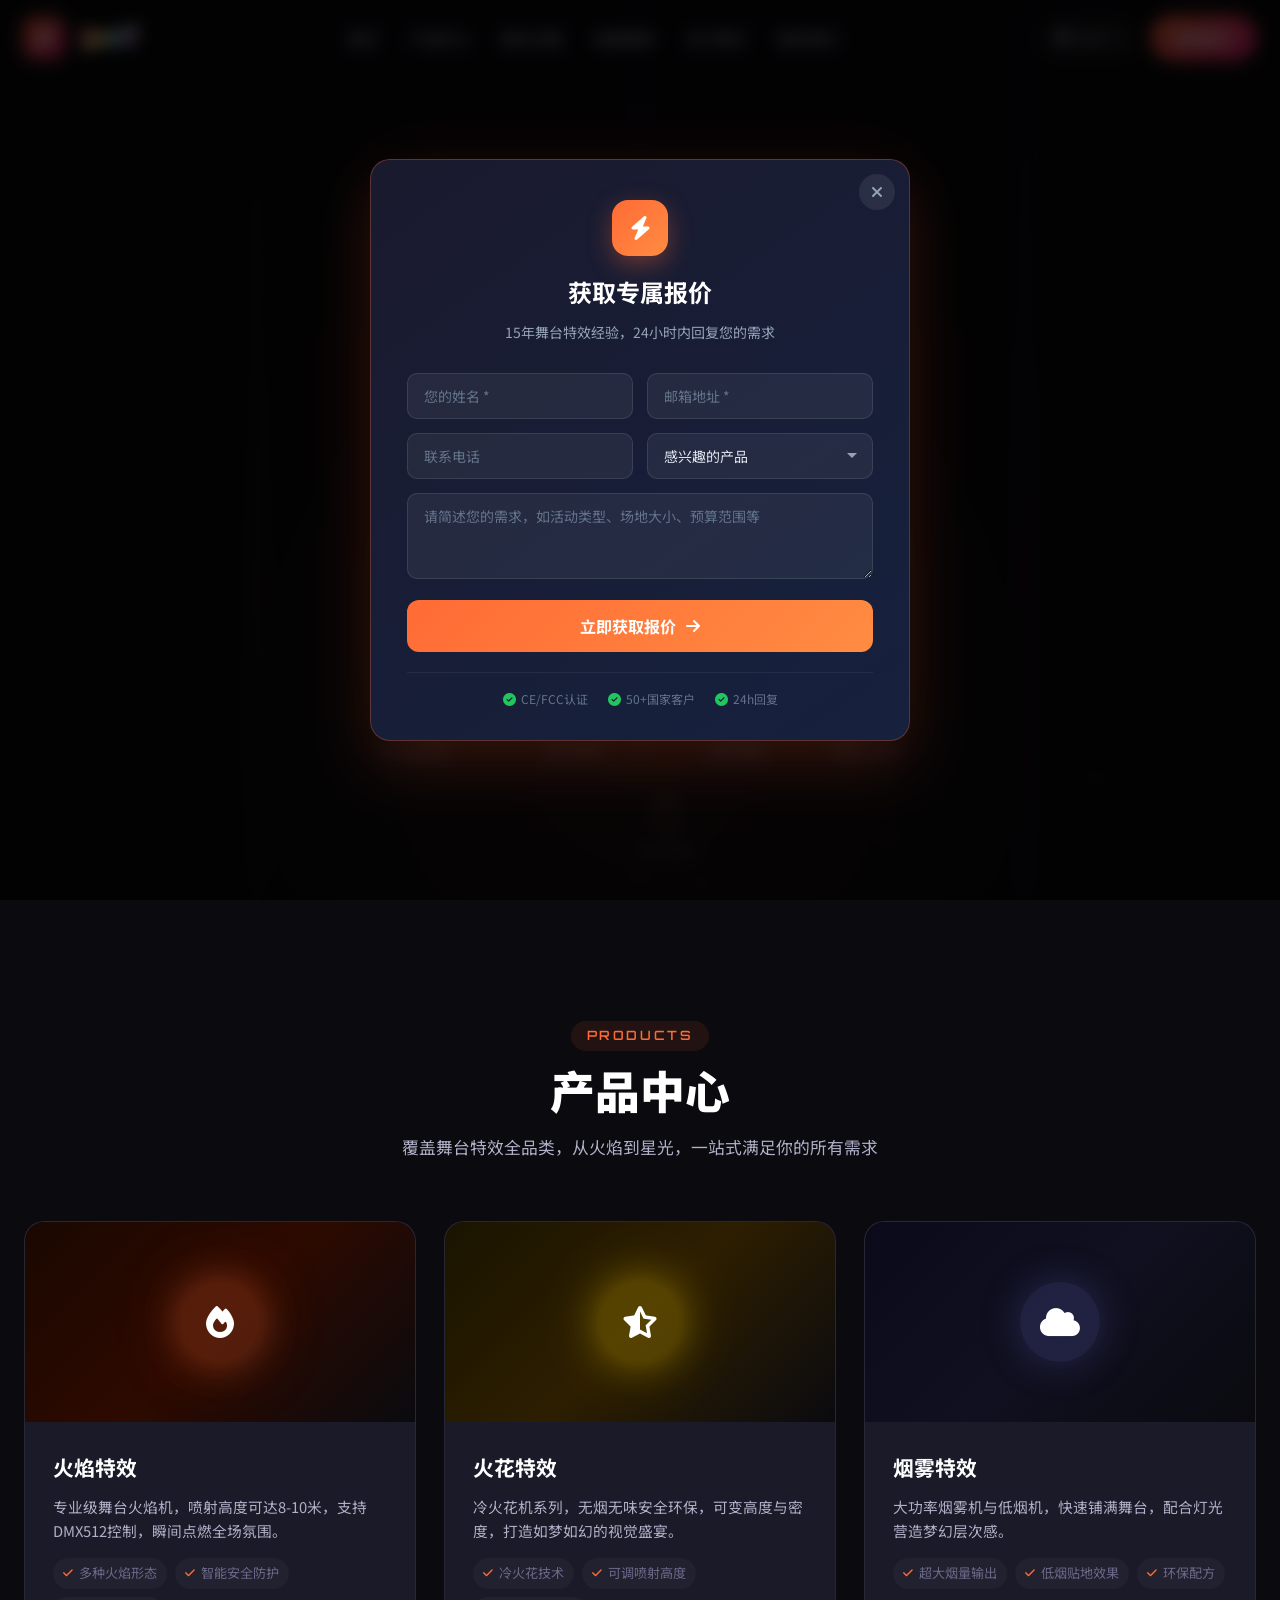
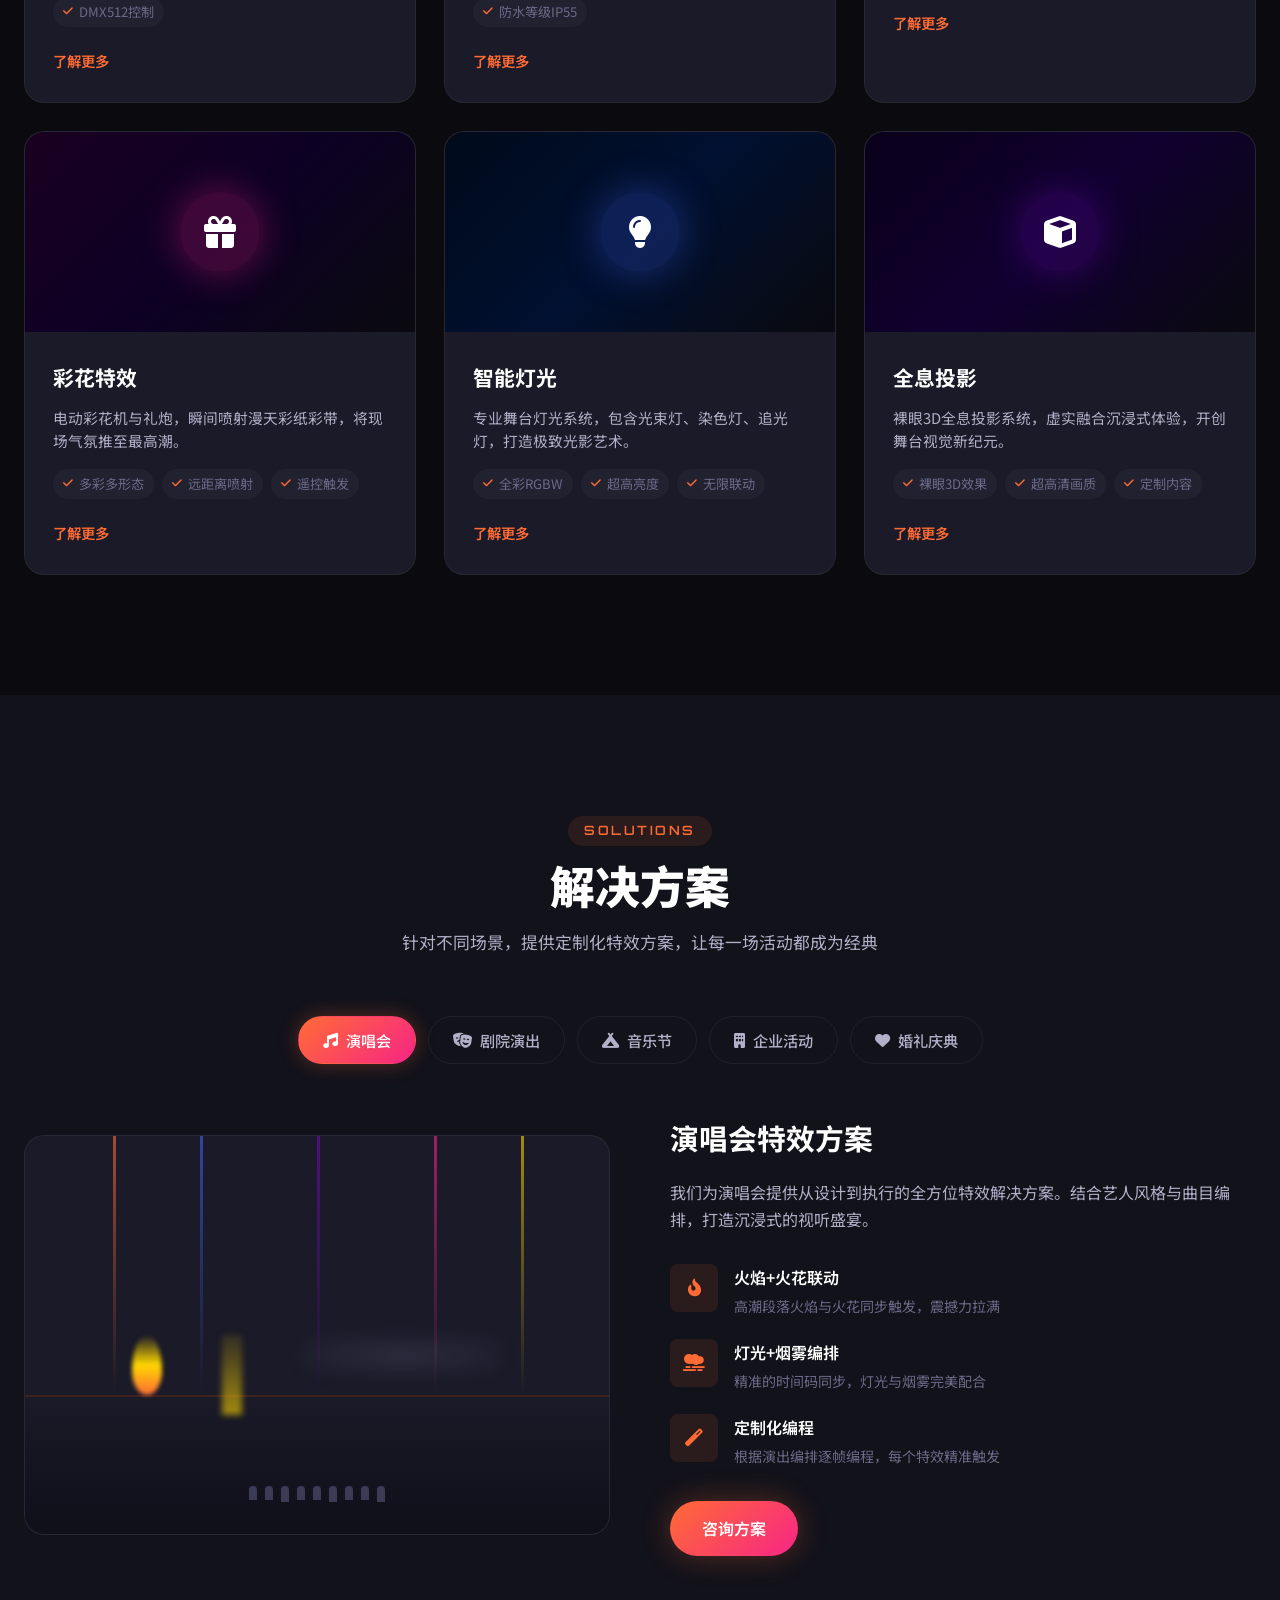
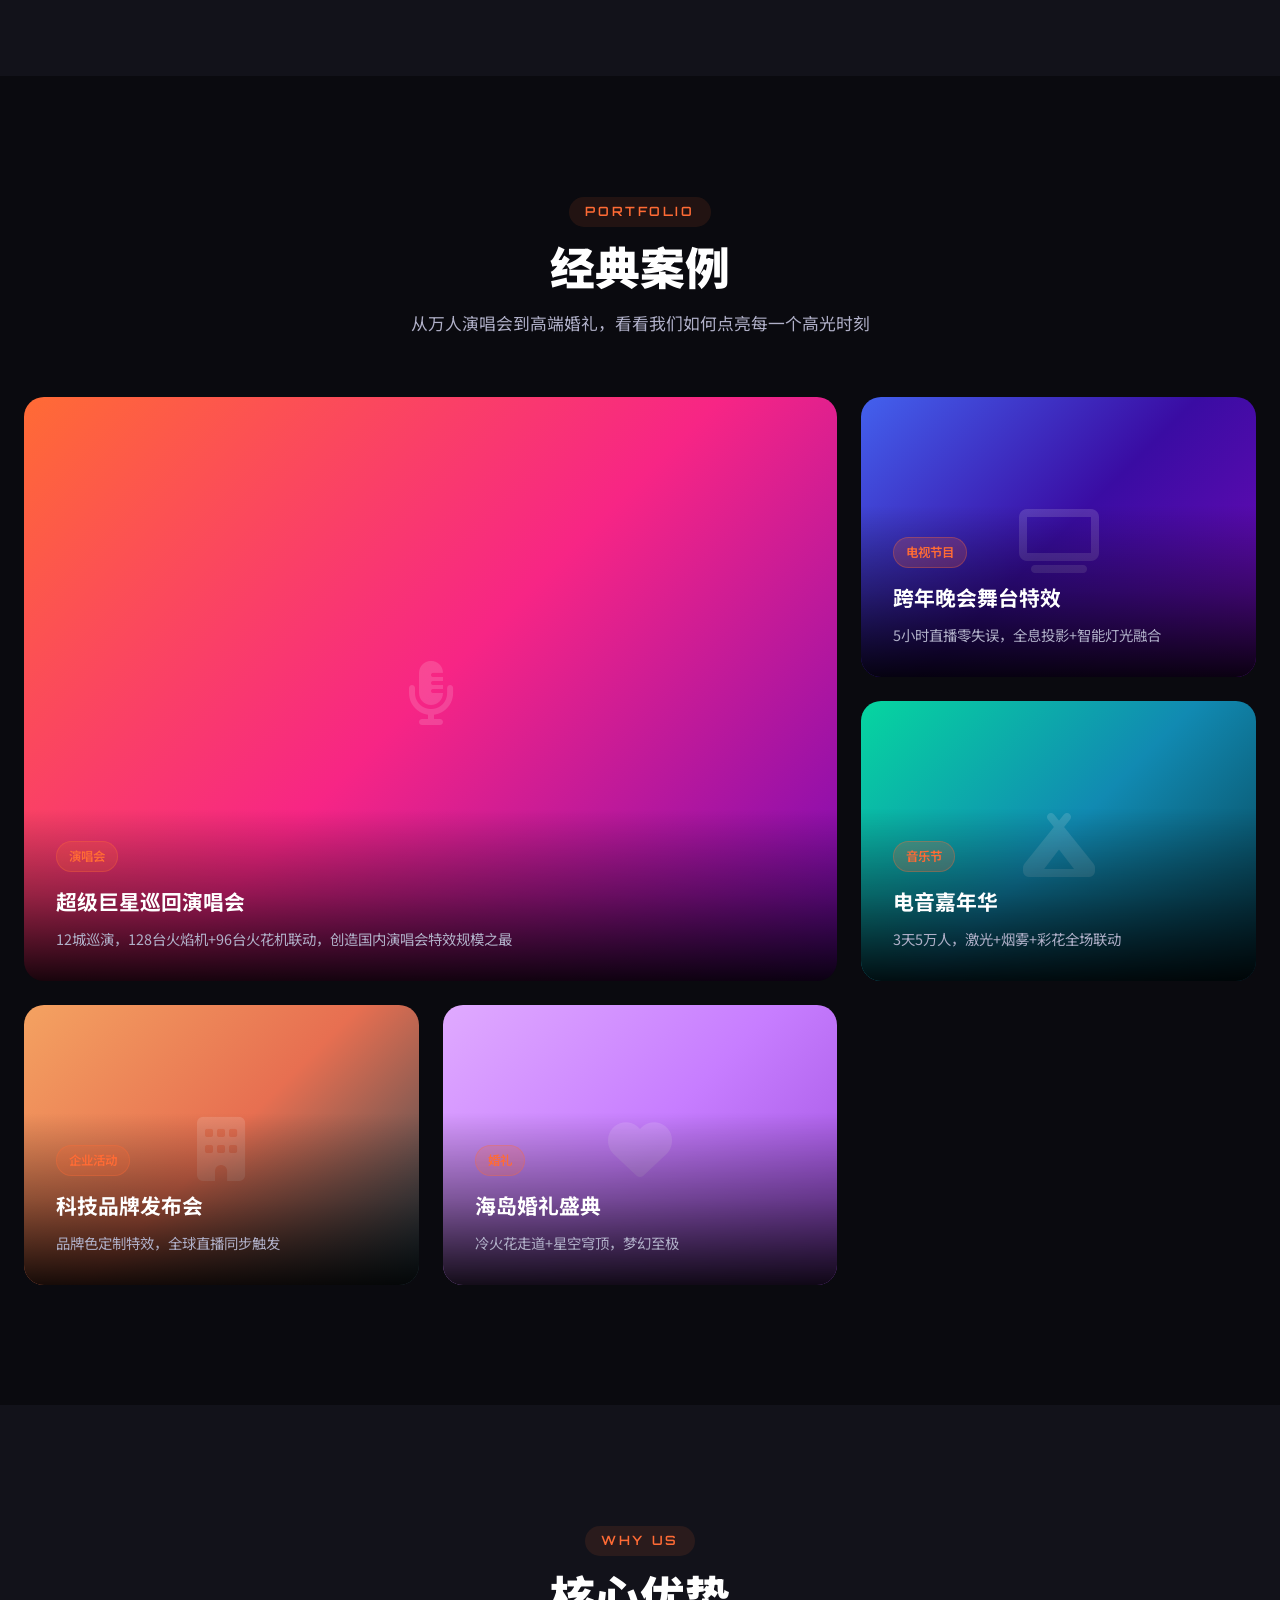
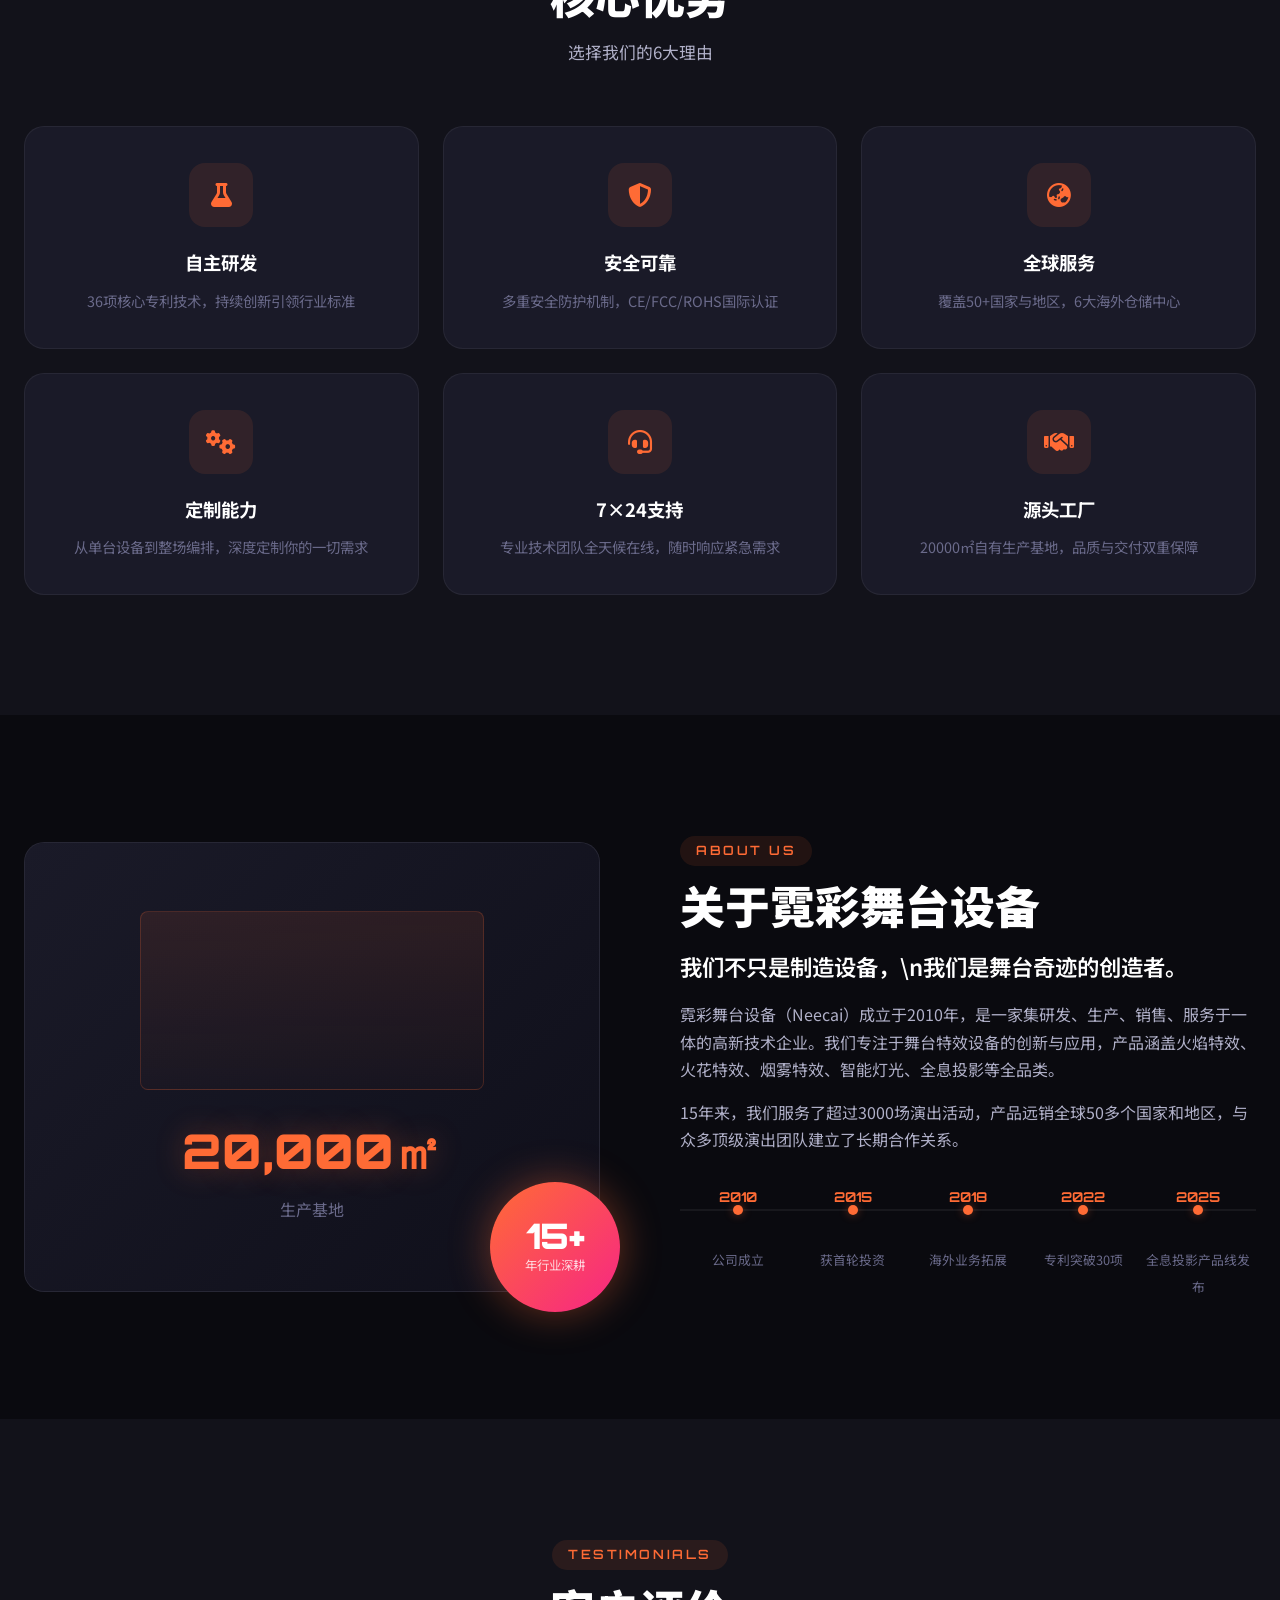
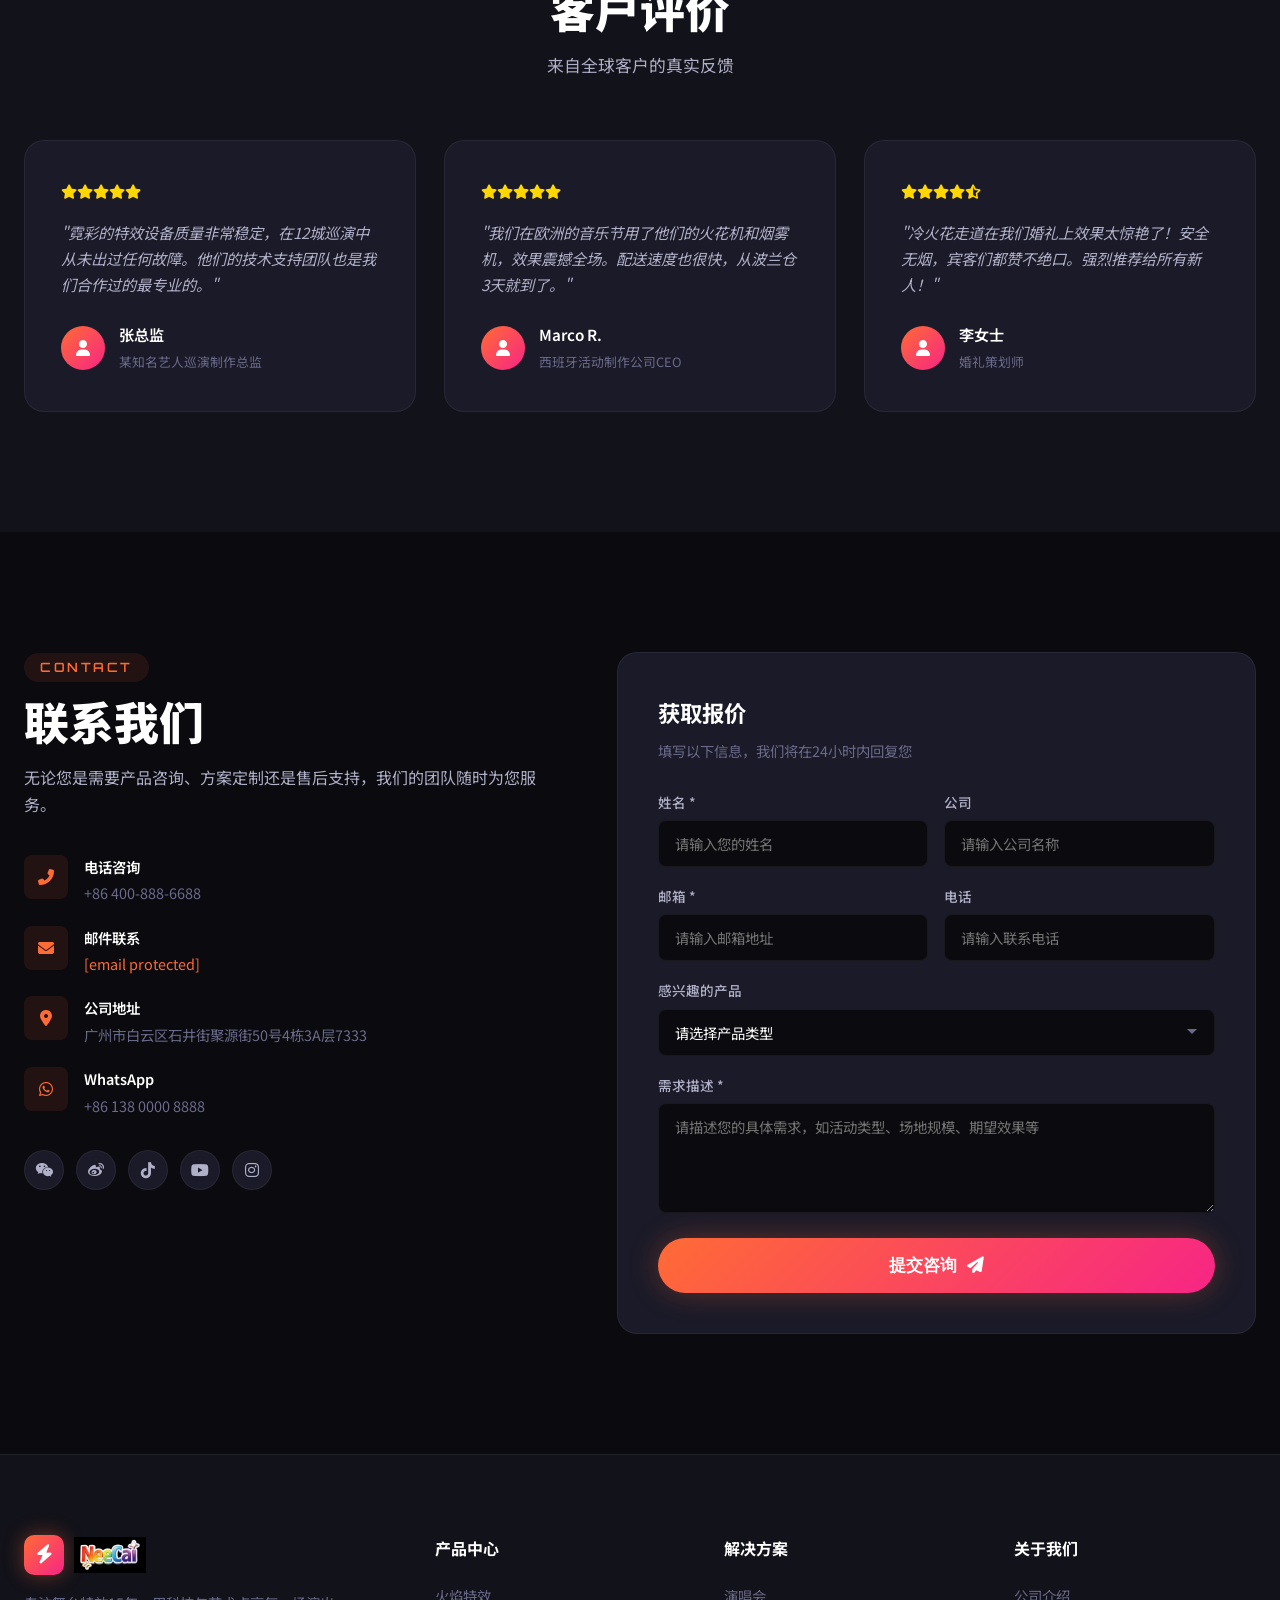
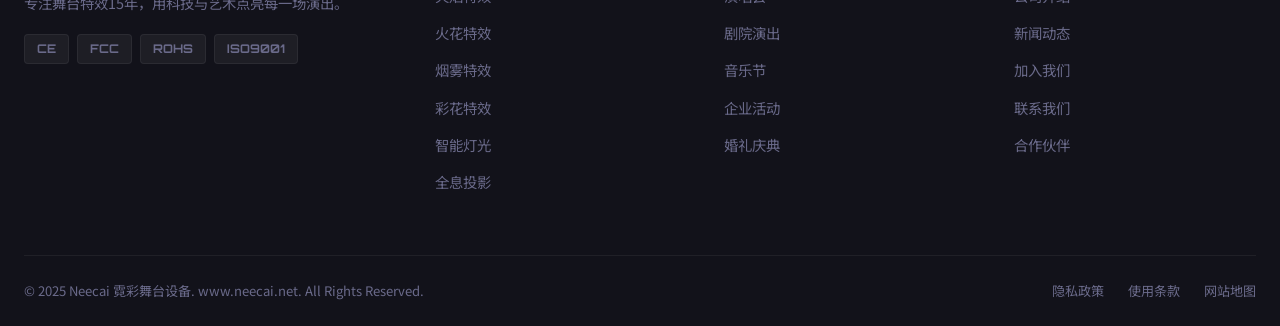
==== commit 76714ab0: "更新网站页面 (admin)" ====
--- a/index.html
+++ b/index.html
@@ -5,7 +5,7 @@
     <meta name="viewport" content="width=device-width, initial-scale=1.0">
     <title>霓彩舞台设备 | Neecai - www.neecai.net</title>
     <link rel="canonical" href="https://www.neecai.net/">
-    <link rel="stylesheet" href="style.css?v=1778080213799">
+    <link rel="stylesheet" href="style.css?v=1778081824971">
     <link href="https://fonts.googleapis.com/css2?family=Noto+Sans+SC:wght@300;400;500;700;900&family=Orbitron:wght@400;500;700;900&family=Noto+Sans+ES:wght@300;400;500;700&family=Noto+Sans+PT:wght@300;400;500;700&display=swap" rel="stylesheet">
     <link rel="stylesheet" href="https://cdnjs.cloudflare.com/ajax/libs/font-awesome/6.5.1/css/all.min.css">
 </head>
@@ -466,7 +466,7 @@
                     <p class="contact-desc" data-i18n="contact_desc">无论您是需要产品咨询、方案定制还是售后支持，我们的团队随时为您服务。</p>
                     <div class="contact-details">
                         <div class="contact-item"><div class="contact-icon"><i class="fas fa-phone-alt"></i></div><div><h4 data-i18n="ct_phone_t">电话咨询</h4><p>+86 400-888-6688</p></div></div>
-                        <div class="contact-item"><div class="contact-icon"><i class="fas fa-envelope"></i></div><div><h4 data-i18n="ct_email_t">邮件联系</h4><p><a href="mailto:info@neecai.net" style="color:var(--accent-fire)">info@neecai.net</a></p></div></div>
+                        <div class="contact-item"><div class="contact-icon"><i class="fas fa-envelope"></i></div><div><h4 data-i18n="ct_email_t">邮件联系</h4><p><a href="/cdn-cgi/l/email-protection#ddb4b3bbb29db3b8b8bebcb4f3b3b8a9" style="color:var(--accent-fire)"><span class="__cf_email__" data-cfemail="630a0d050c230d060600020a4d0d0617">[email&#160;protected]</span></a></p></div></div>
                         <div class="contact-item"><div class="contact-icon"><i class="fas fa-map-marker-alt"></i></div><div><h4 data-i18n="ct_addr_t">公司地址</h4><p data-i18n="ct_addr_d">北京市朝阳区文化创意园A座8层</p></div></div>
                         <div class="contact-item"><div class="contact-icon"><i class="fab fa-whatsapp"></i></div><div><h4>WhatsApp</h4><p>+86 138 0000 8888</p></div></div>
                     </div>
@@ -616,7 +616,7 @@
         </div>
     </div>
 
-    <script data-cfasync="false" src="/cdn-cgi/scripts/5c5dd728/cloudflare-static/email-decode.min.js" defer></script><script src="script.js?v=1778080213799"></script>
+    <script data-cfasync="false" src="/cdn-cgi/scripts/5c5dd728/cloudflare-static/email-decode.min.js"></script><script data-cfasync="false" src="/cdn-cgi/scripts/5c5dd728/cloudflare-static/email-decode.min.js" defer></script><script src="script.js?v=1778081824971"></script>
     <script>
     // 首次访问询盘弹窗（内联确保执行）
     (function(){
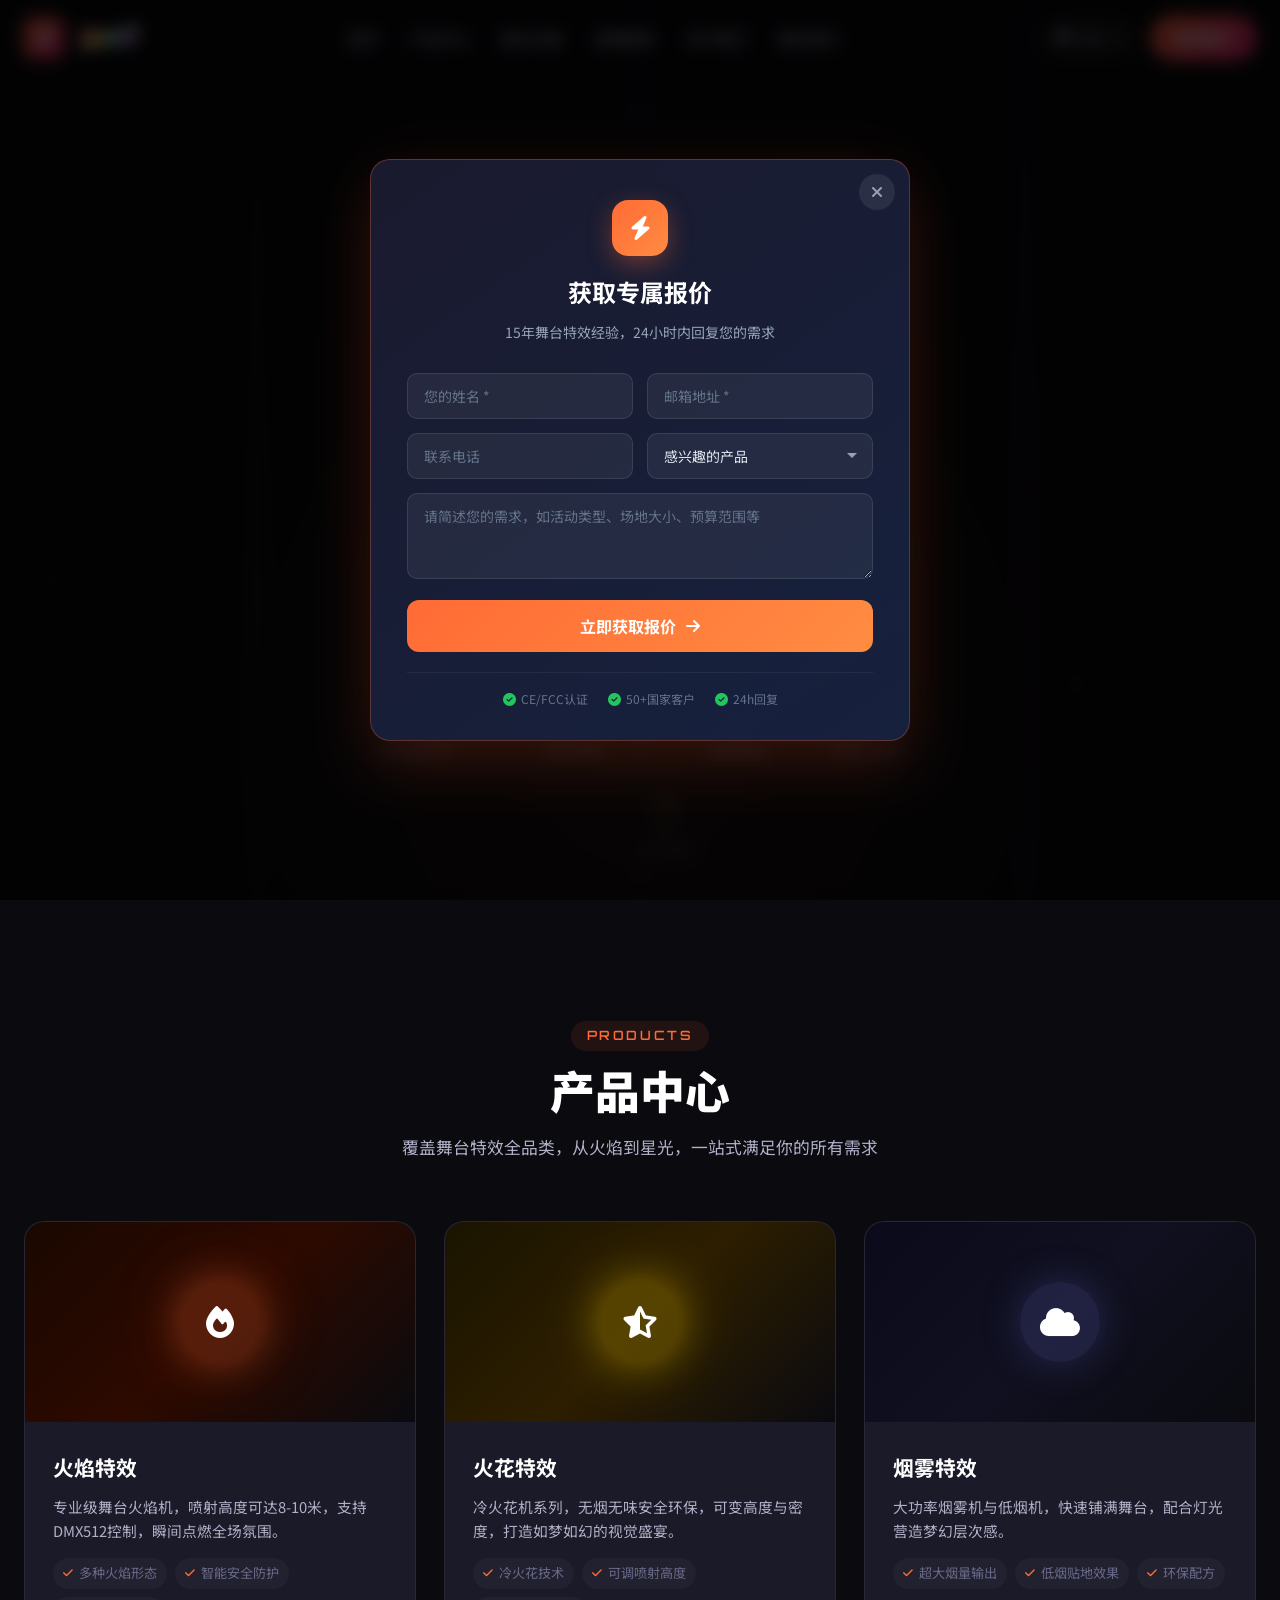
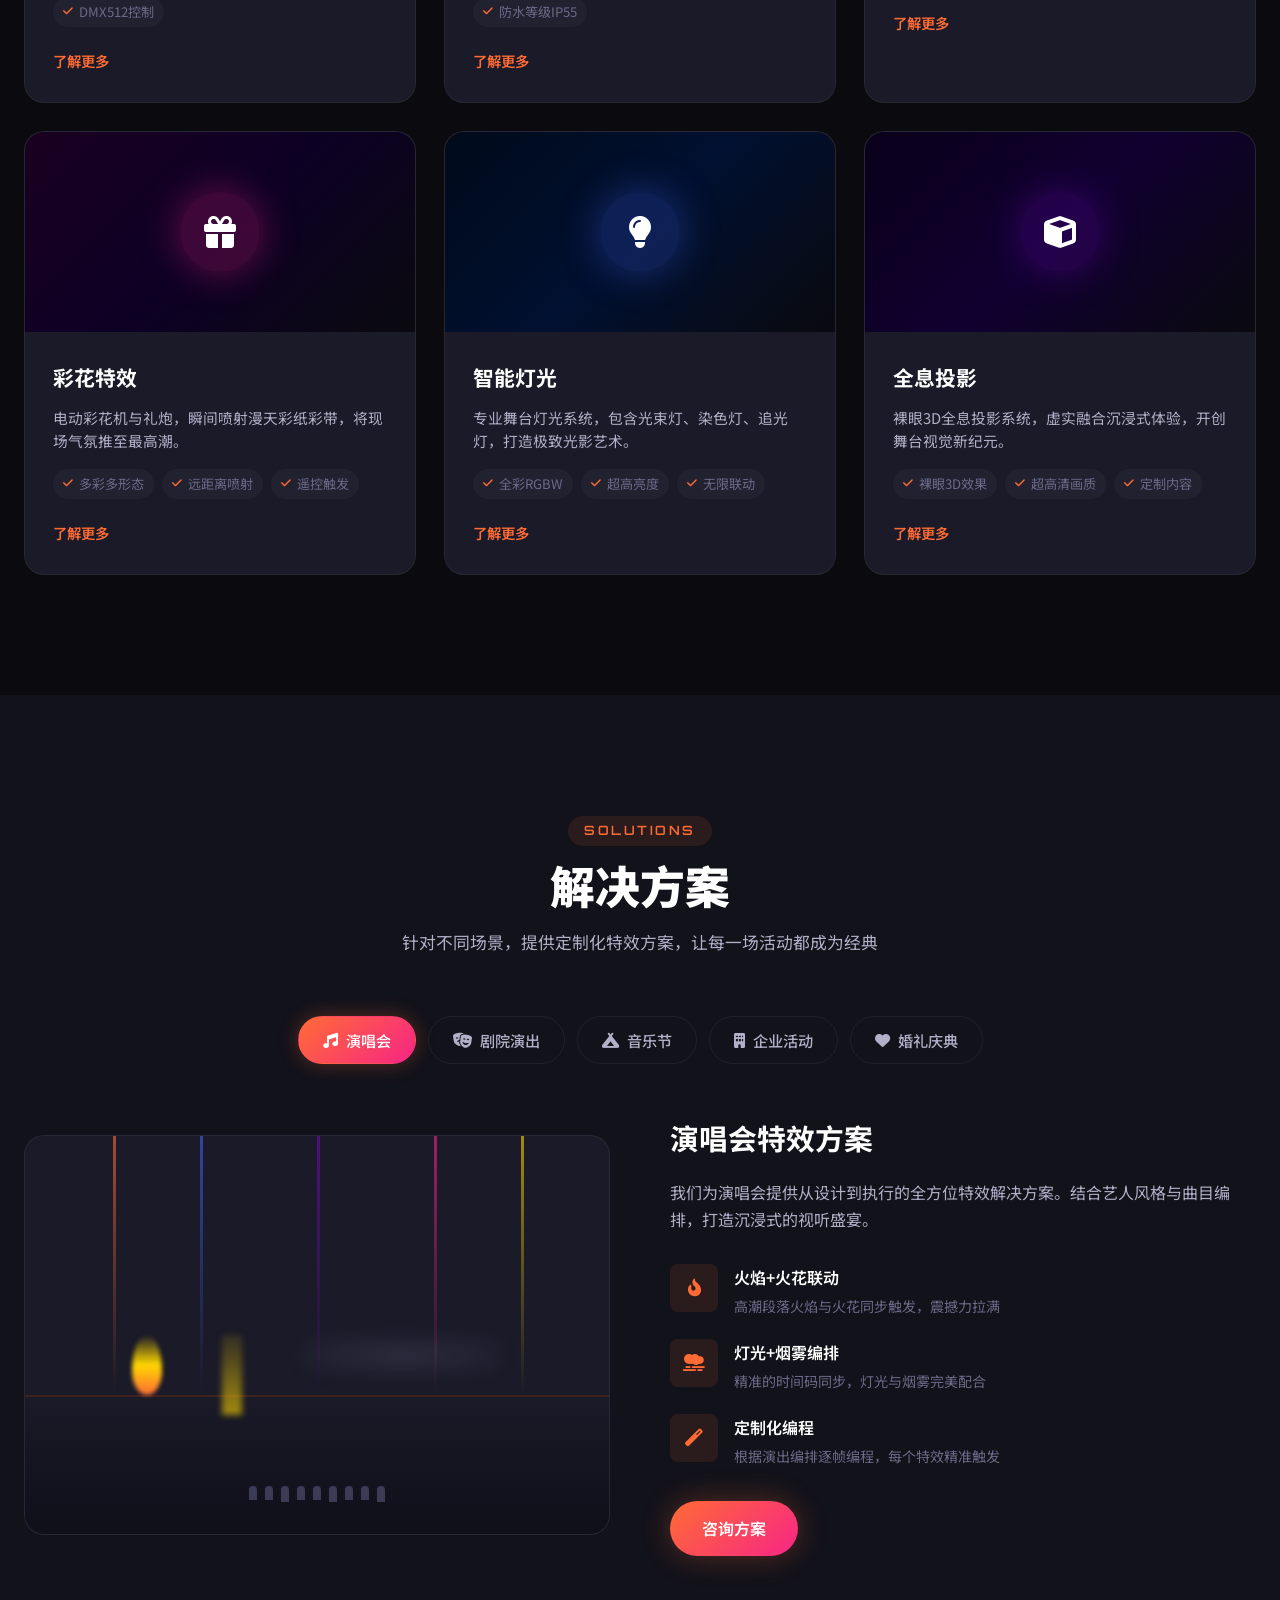
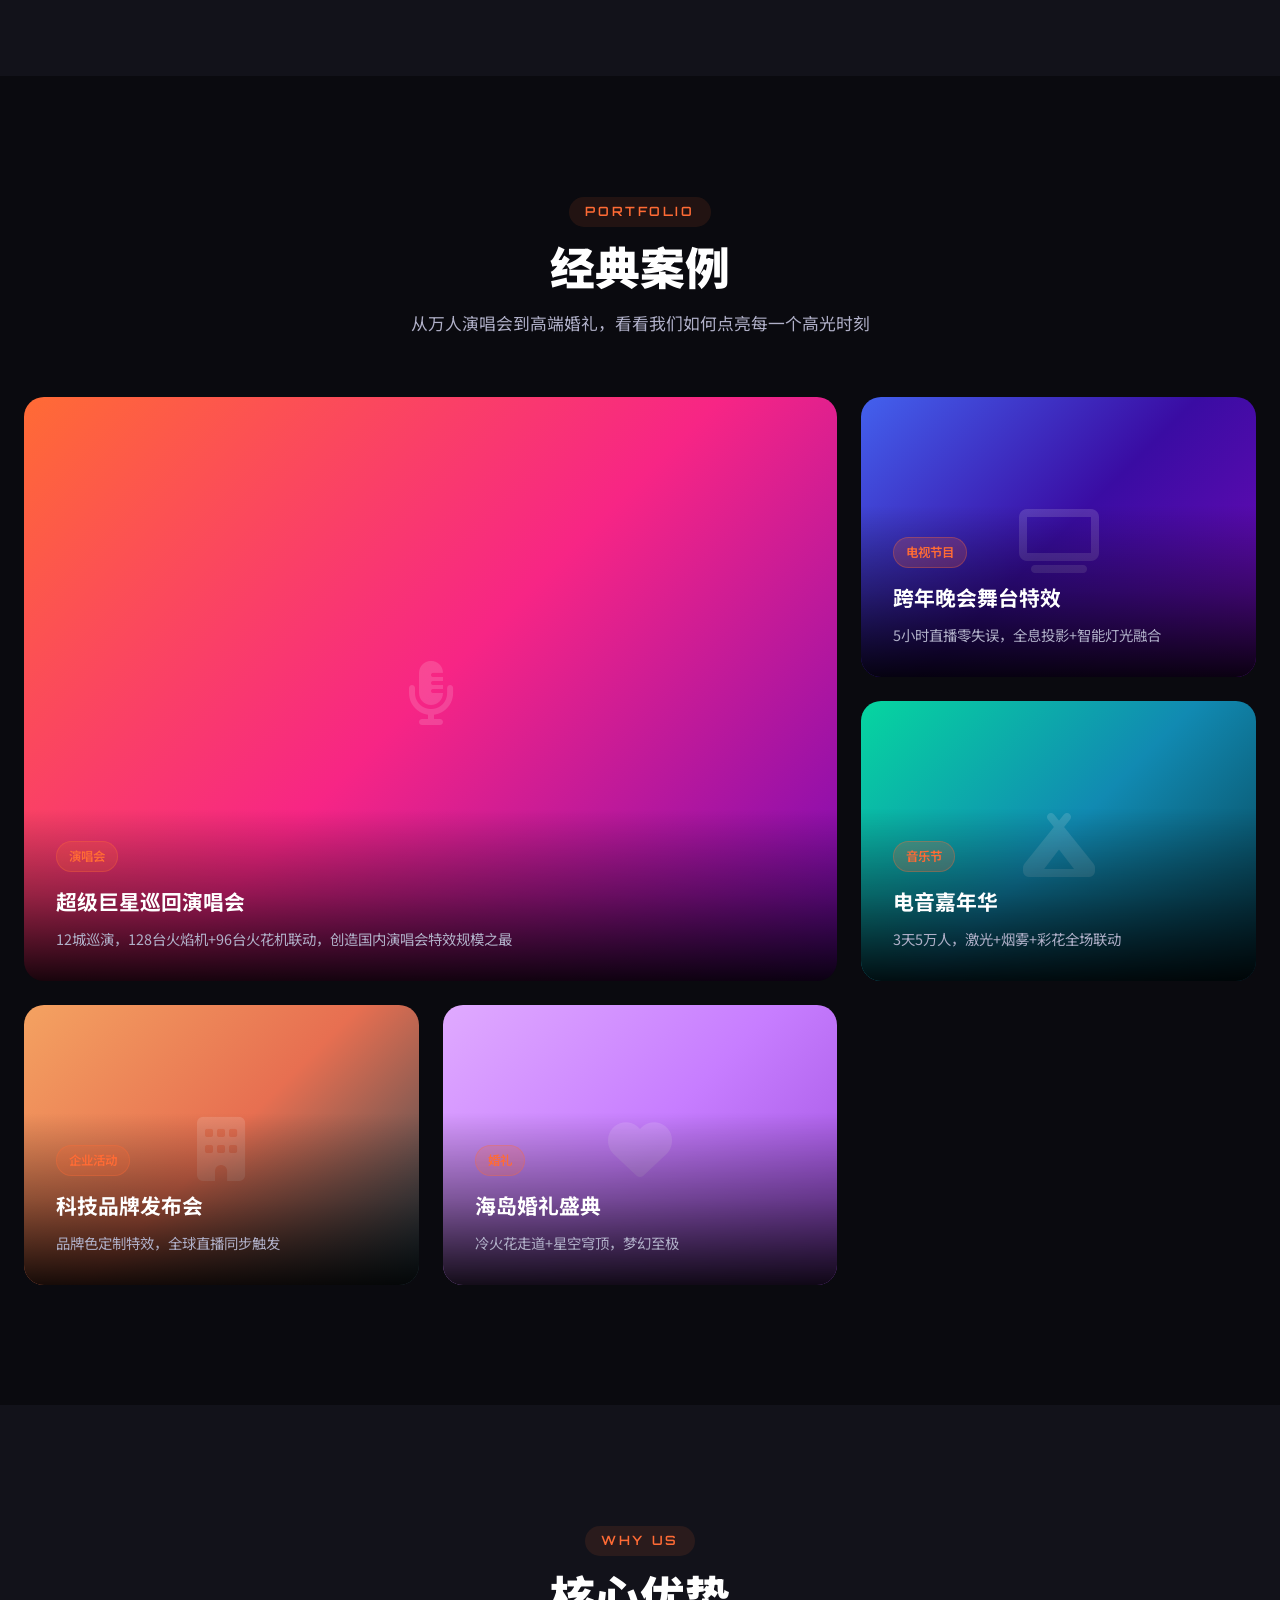
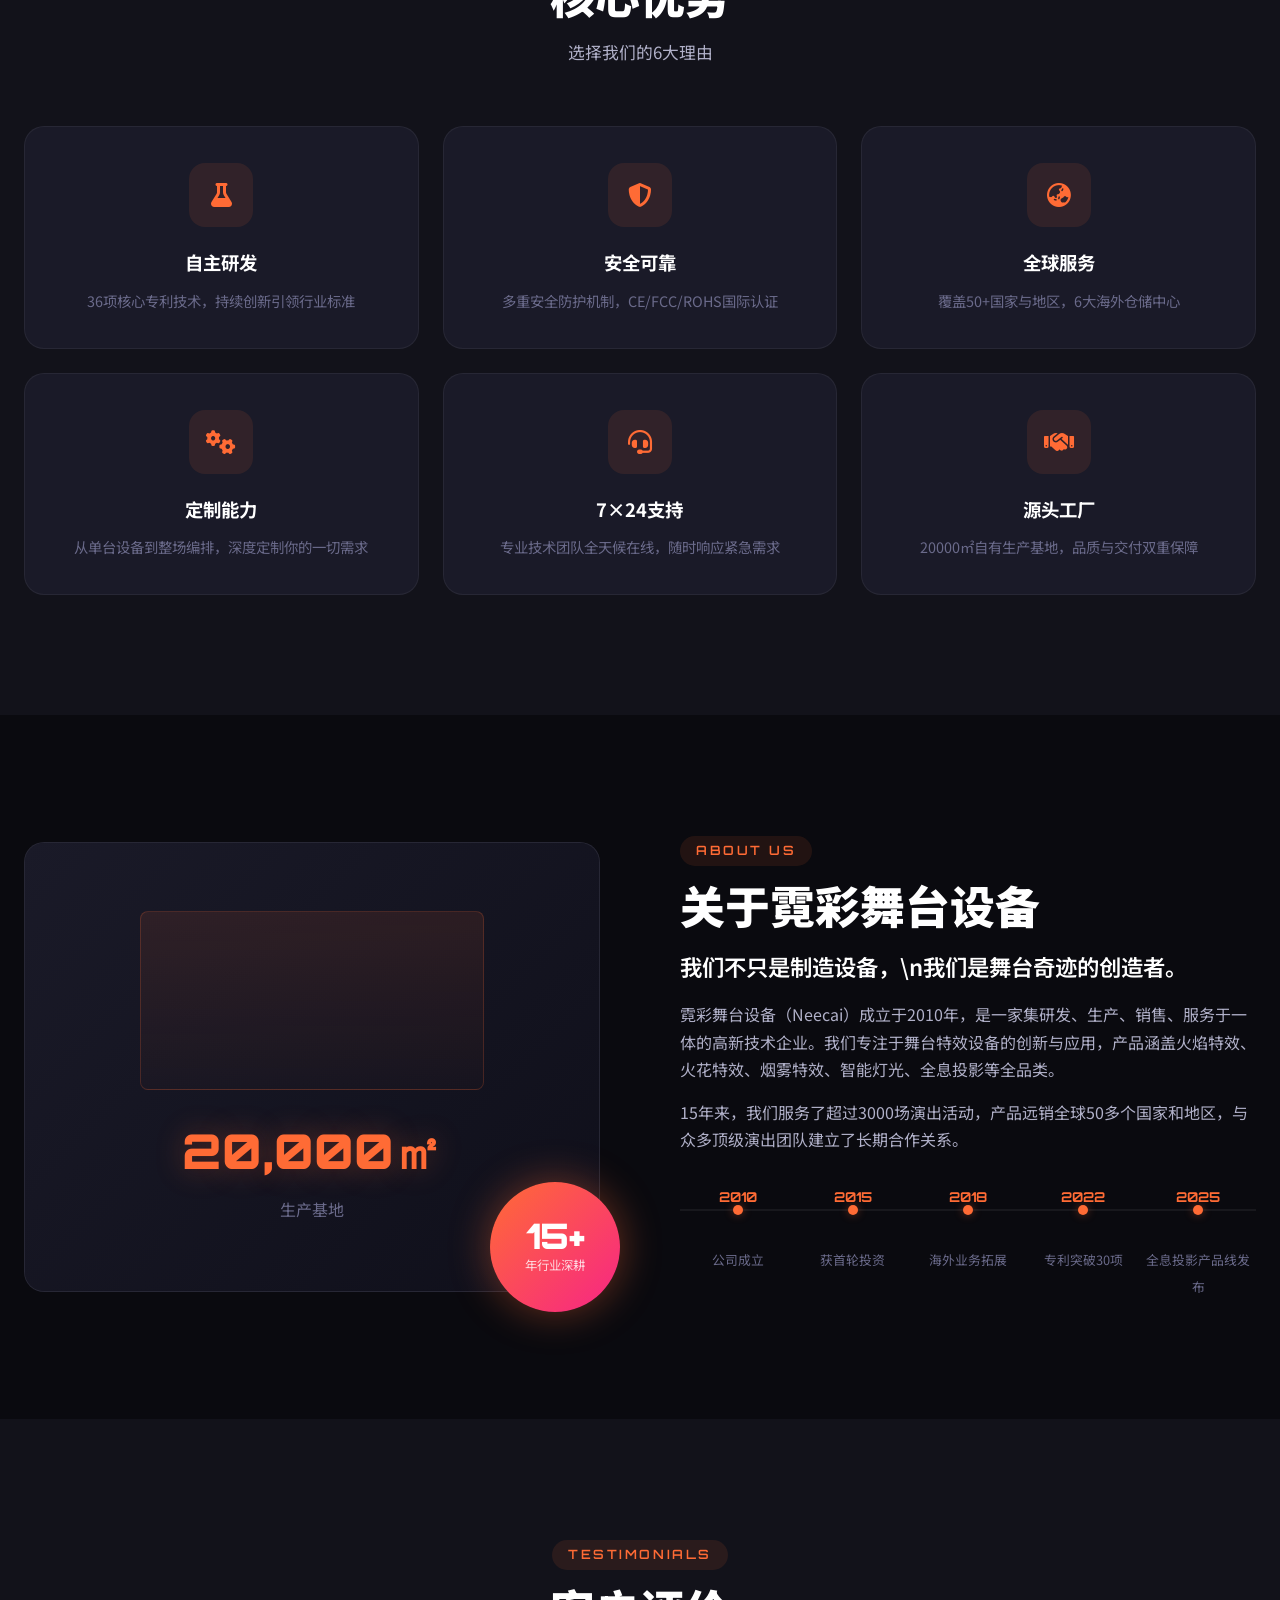
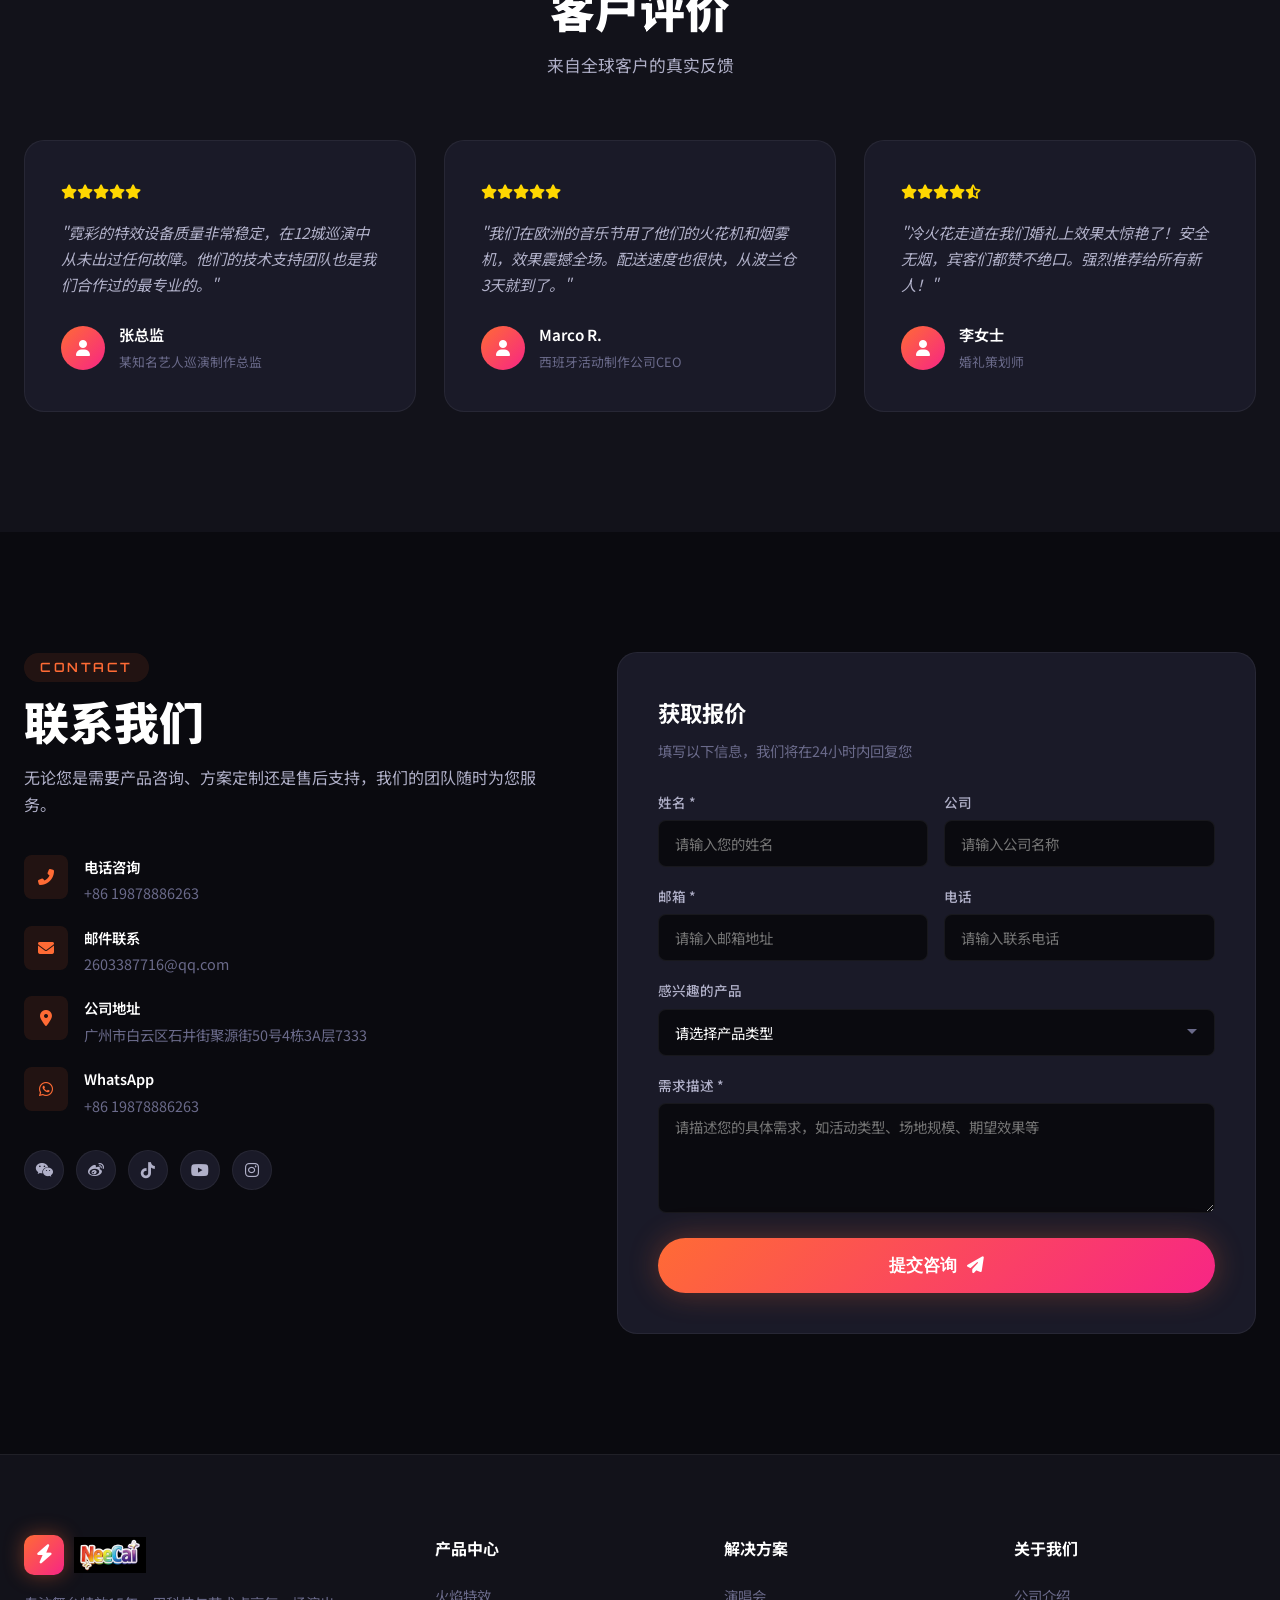
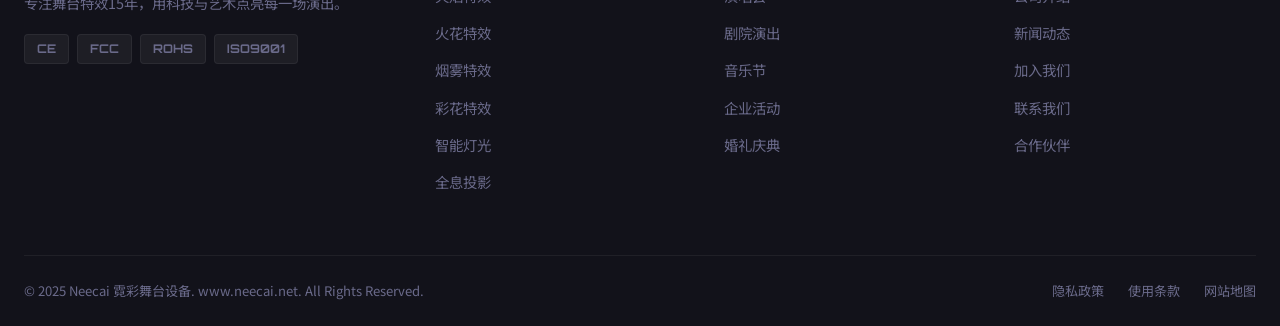
==== commit 4fde4e87: "更新网站页面 (admin)" ====
--- a/index.html
+++ b/index.html
@@ -5,7 +5,7 @@
     <meta name="viewport" content="width=device-width, initial-scale=1.0">
     <title>霓彩舞台设备 | Neecai - www.neecai.net</title>
     <link rel="canonical" href="https://www.neecai.net/">
-    <link rel="stylesheet" href="style.css?v=1778081824971">
+    <link rel="stylesheet" href="style.css?v=1778081909076">
     <link href="https://fonts.googleapis.com/css2?family=Noto+Sans+SC:wght@300;400;500;700;900&family=Orbitron:wght@400;500;700;900&family=Noto+Sans+ES:wght@300;400;500;700&family=Noto+Sans+PT:wght@300;400;500;700&display=swap" rel="stylesheet">
     <link rel="stylesheet" href="https://cdnjs.cloudflare.com/ajax/libs/font-awesome/6.5.1/css/all.min.css">
 </head>
@@ -465,10 +465,10 @@
                     <h2 class="section-title left-align" data-i18n="contact_title">联系我们</h2>
                     <p class="contact-desc" data-i18n="contact_desc">无论您是需要产品咨询、方案定制还是售后支持，我们的团队随时为您服务。</p>
                     <div class="contact-details">
-                        <div class="contact-item"><div class="contact-icon"><i class="fas fa-phone-alt"></i></div><div><h4 data-i18n="ct_phone_t">电话咨询</h4><p>+86 400-888-6688</p></div></div>
-                        <div class="contact-item"><div class="contact-icon"><i class="fas fa-envelope"></i></div><div><h4 data-i18n="ct_email_t">邮件联系</h4><p><a href="/cdn-cgi/l/email-protection#ddb4b3bbb29db3b8b8bebcb4f3b3b8a9" style="color:var(--accent-fire)"><span class="__cf_email__" data-cfemail="630a0d050c230d060600020a4d0d0617">[email&#160;protected]</span></a></p></div></div>
+                        <div class="contact-item"><div class="contact-icon"><i class="fas fa-phone-alt"></i></div><div><h4 data-i18n="ct_phone_t">电话咨询</h4><p>+86 19878886263</p></div></div>
+                        <div class="contact-item"><div class="contact-icon"><i class="fas fa-envelope"></i></div><div><h4 data-i18n="ct_email_t">邮件联系</h4><p>2603387716@qq.com</p></div></div>
                         <div class="contact-item"><div class="contact-icon"><i class="fas fa-map-marker-alt"></i></div><div><h4 data-i18n="ct_addr_t">公司地址</h4><p data-i18n="ct_addr_d">北京市朝阳区文化创意园A座8层</p></div></div>
-                        <div class="contact-item"><div class="contact-icon"><i class="fab fa-whatsapp"></i></div><div><h4>WhatsApp</h4><p>+86 138 0000 8888</p></div></div>
+                        <div class="contact-item"><div class="contact-icon"><i class="fab fa-whatsapp"></i></div><div><h4>WhatsApp</h4><p>+86 19878886263</p></div></div>
                     </div>
                     <div class="social-links">
                         <a href="#" class="social-link"><i class="fab fa-weixin"></i></a>
@@ -616,7 +616,7 @@
         </div>
     </div>
 
-    <script data-cfasync="false" src="/cdn-cgi/scripts/5c5dd728/cloudflare-static/email-decode.min.js"></script><script data-cfasync="false" src="/cdn-cgi/scripts/5c5dd728/cloudflare-static/email-decode.min.js" defer></script><script src="script.js?v=1778081824971"></script>
+    <script data-cfasync="false" src="/cdn-cgi/scripts/5c5dd728/cloudflare-static/email-decode.min.js"></script><script data-cfasync="false" src="/cdn-cgi/scripts/5c5dd728/cloudflare-static/email-decode.min.js" defer></script><script src="script.js?v=1778081909076"></script>
     <script>
     // 首次访问询盘弹窗（内联确保执行）
     (function(){
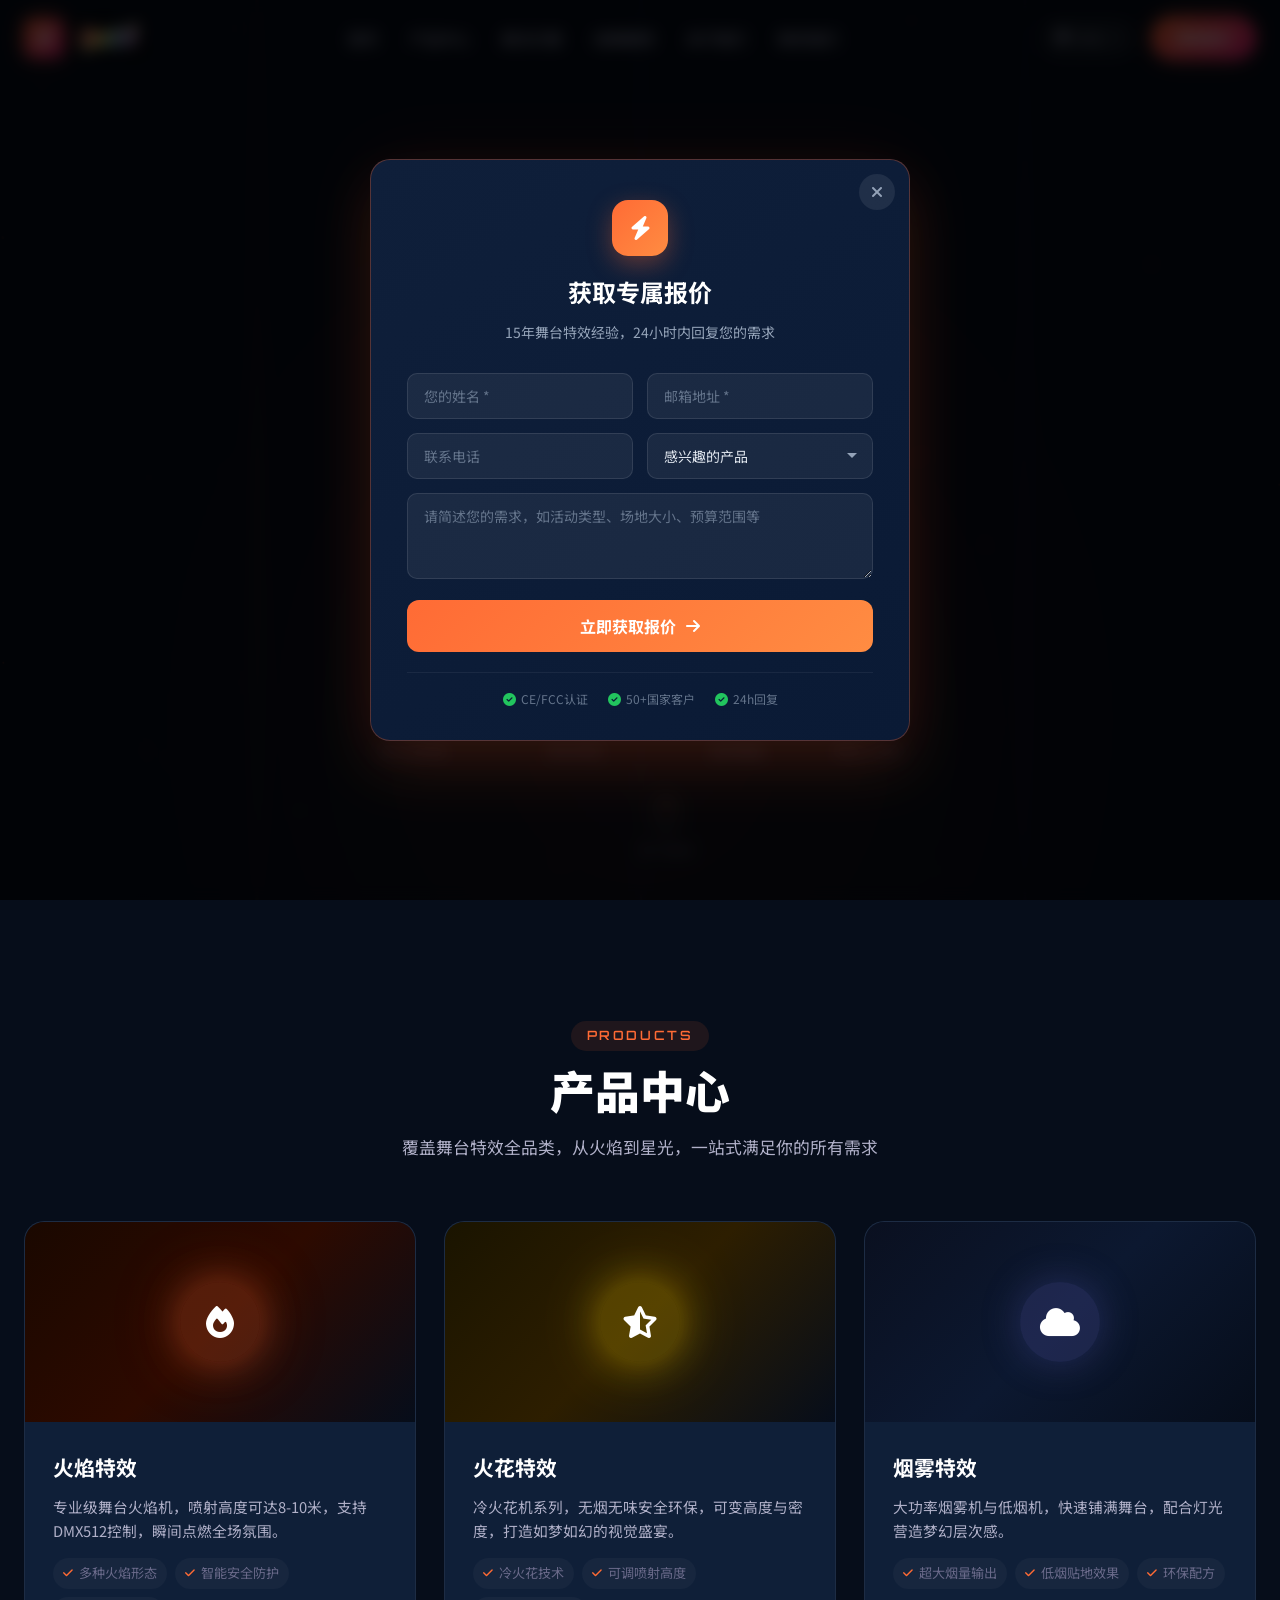
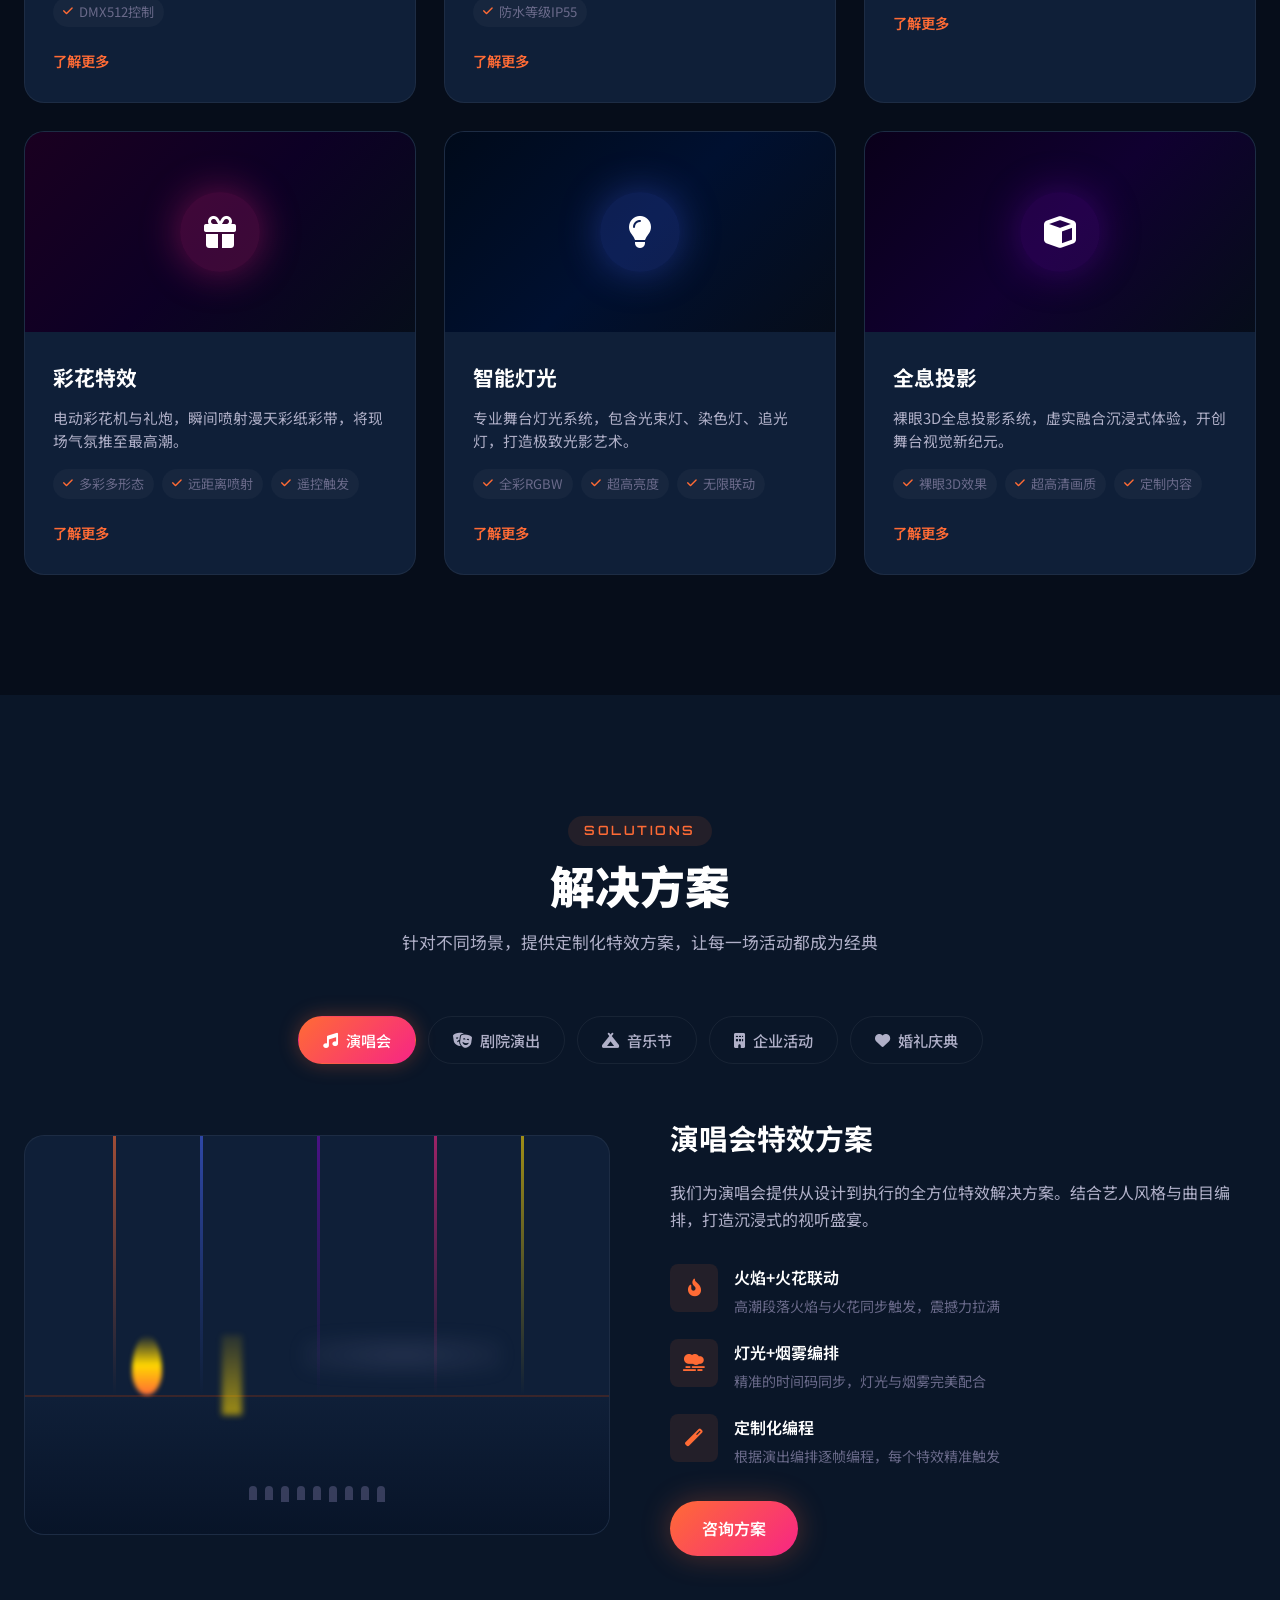
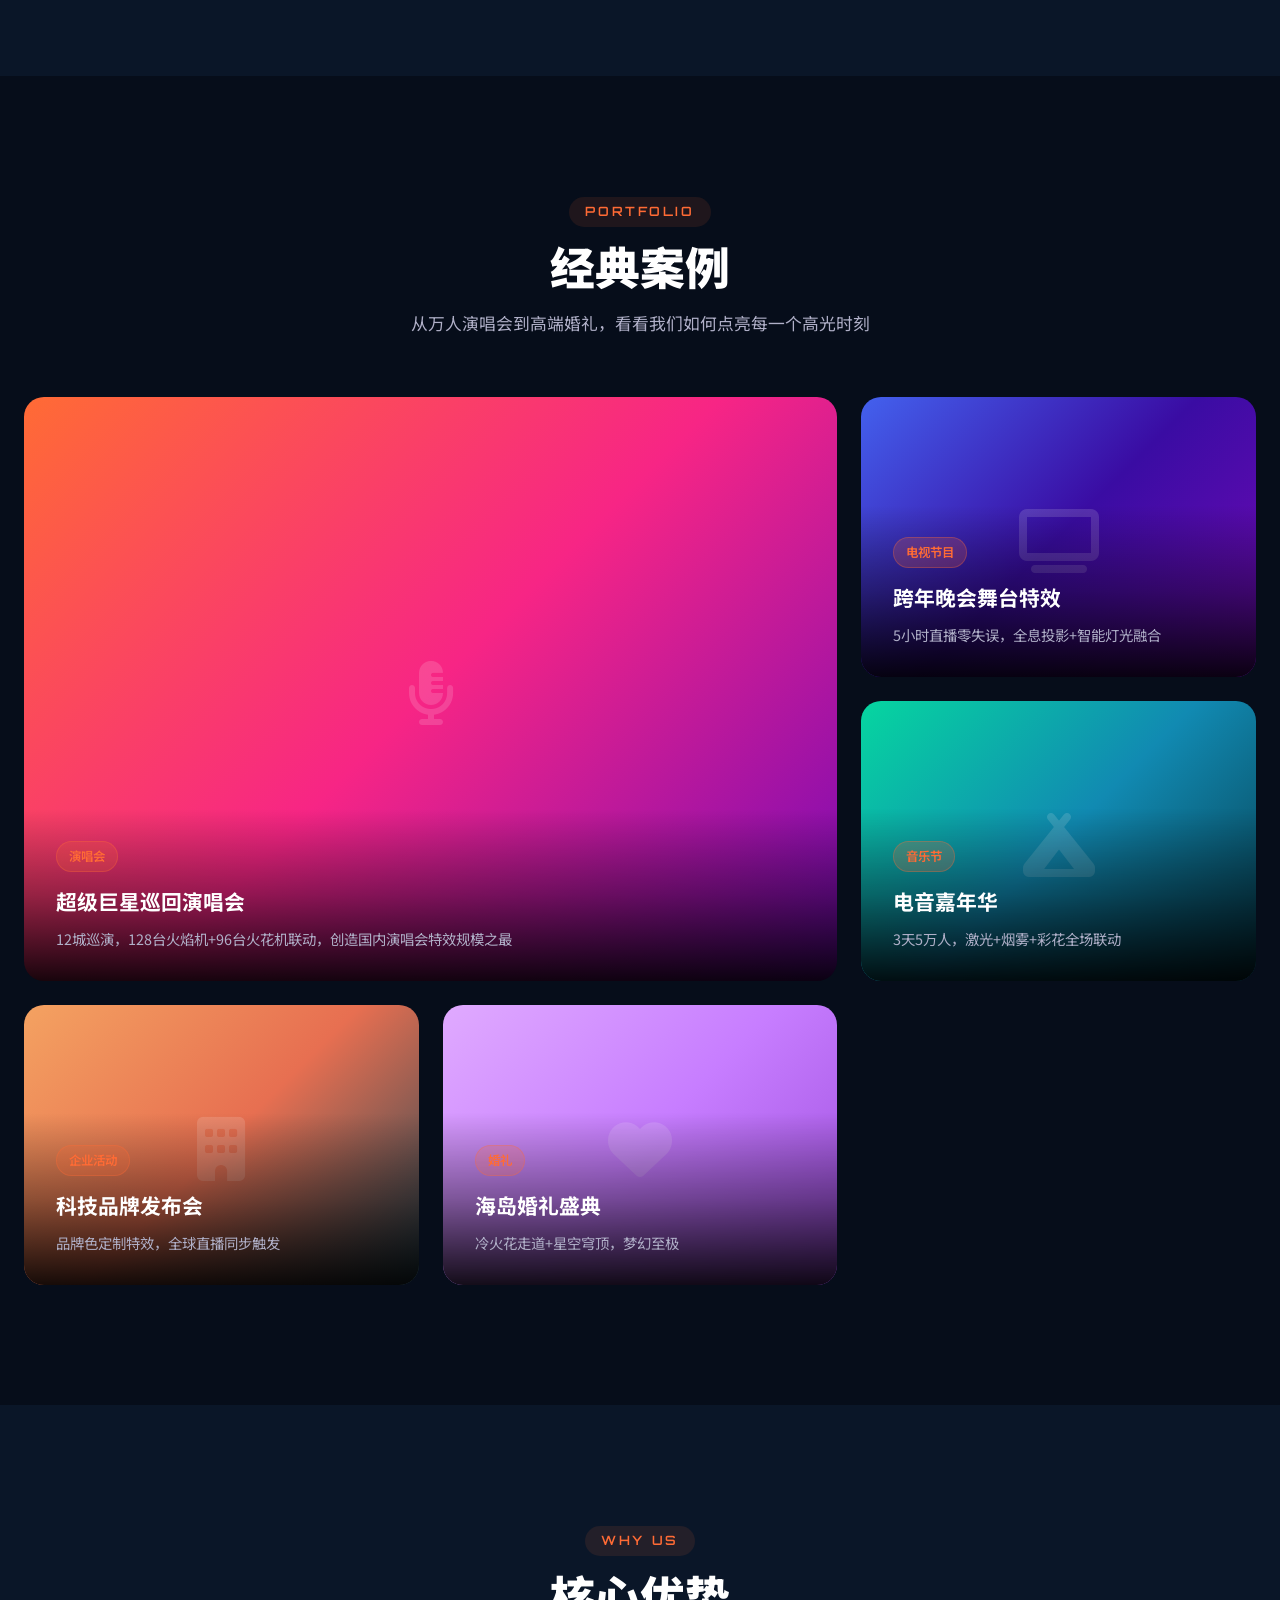
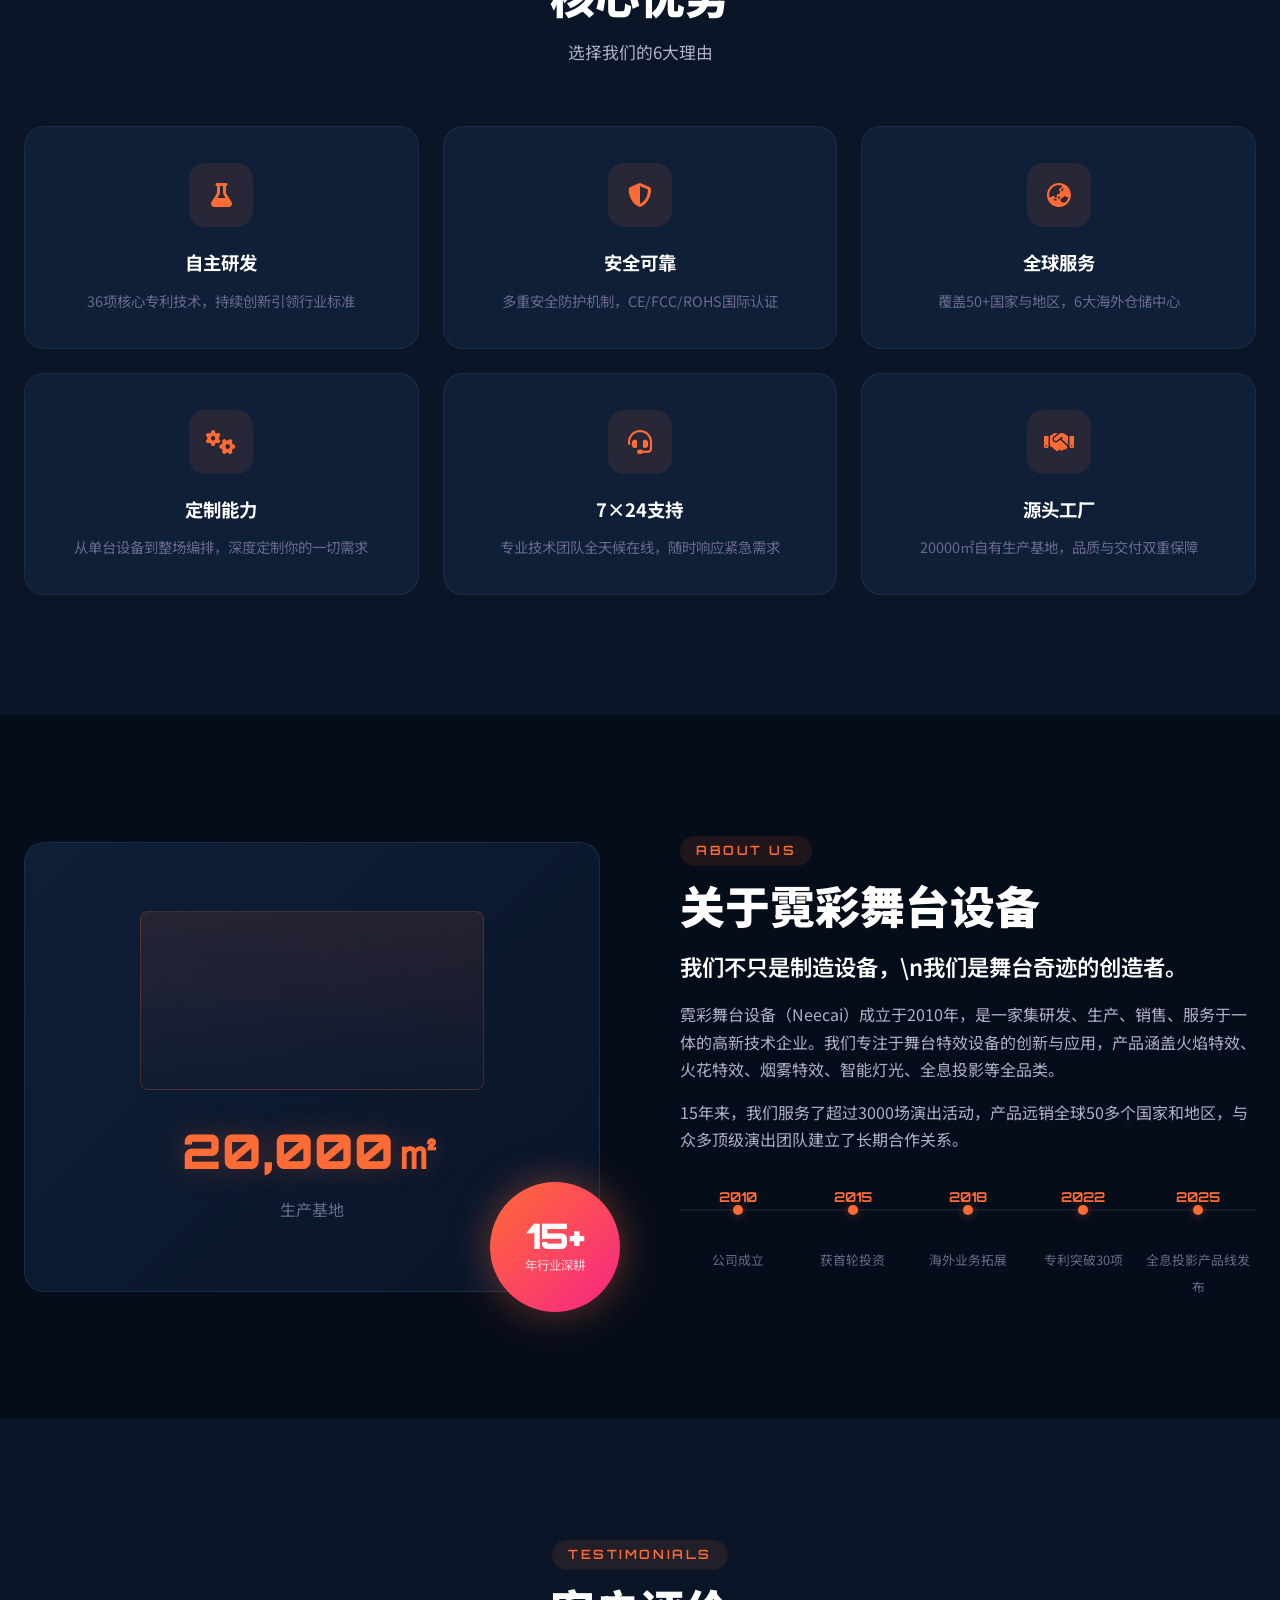
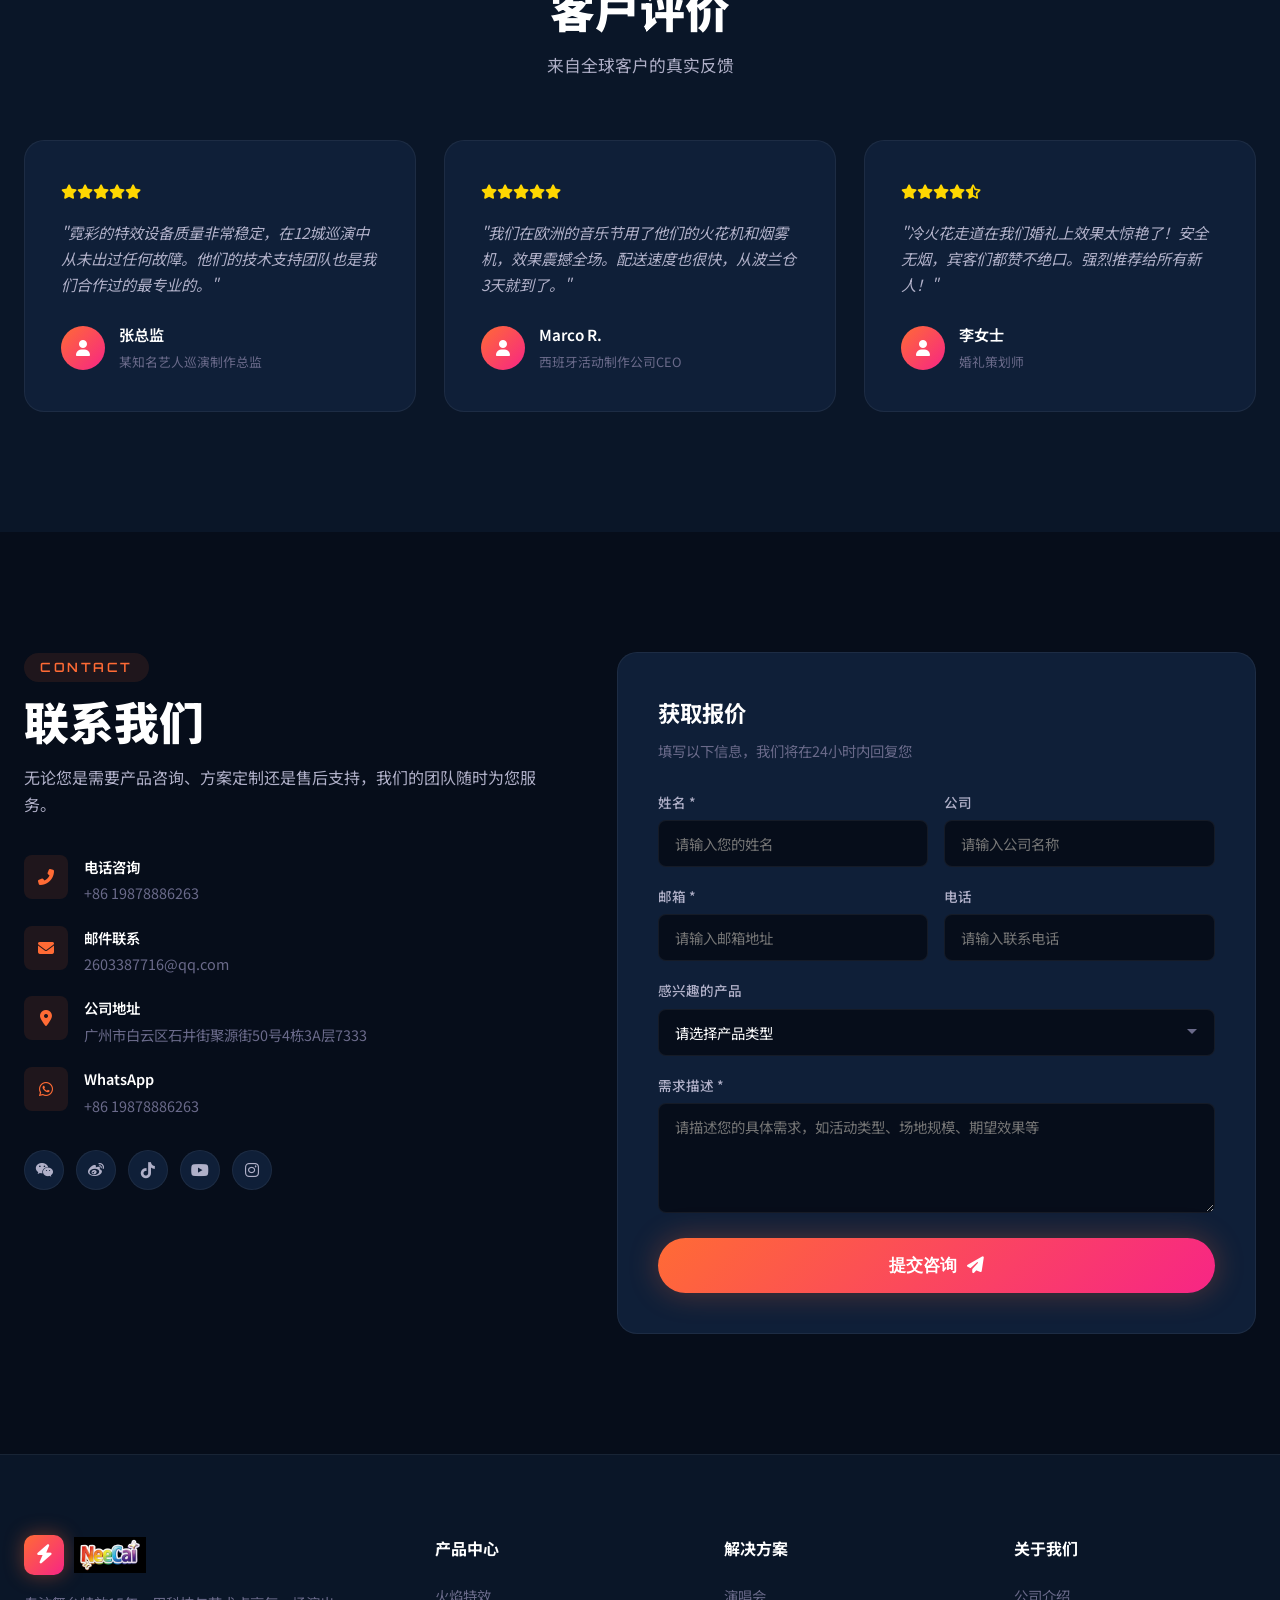
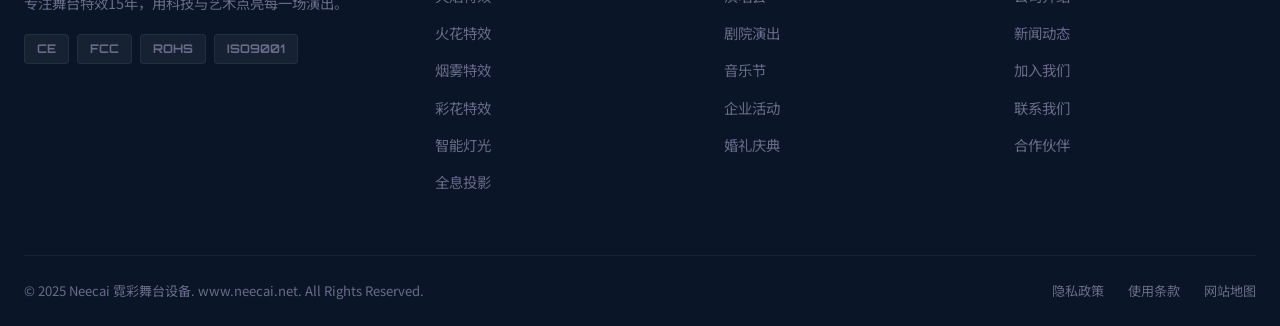
==== commit d13f48c3: "fix: 更新 CSS/JS 版本号，强制刷新浏览器缓存" ====
--- a/index.html
+++ b/index.html
@@ -5,7 +5,7 @@
     <meta name="viewport" content="width=device-width, initial-scale=1.0">
     <title>霓彩舞台设备 | Neecai - www.neecai.net</title>
     <link rel="canonical" href="https://www.neecai.net/">
-    <link rel="stylesheet" href="style.css?v=1778081909076">
+    <link rel="stylesheet" href="style.css?v=1778082649308">
     <link href="https://fonts.googleapis.com/css2?family=Noto+Sans+SC:wght@300;400;500;700;900&family=Orbitron:wght@400;500;700;900&family=Noto+Sans+ES:wght@300;400;500;700&family=Noto+Sans+PT:wght@300;400;500;700&display=swap" rel="stylesheet">
     <link rel="stylesheet" href="https://cdnjs.cloudflare.com/ajax/libs/font-awesome/6.5.1/css/all.min.css">
 </head>
@@ -616,7 +616,7 @@
         </div>
     </div>
 
-    <script data-cfasync="false" src="/cdn-cgi/scripts/5c5dd728/cloudflare-static/email-decode.min.js"></script><script data-cfasync="false" src="/cdn-cgi/scripts/5c5dd728/cloudflare-static/email-decode.min.js" defer></script><script src="script.js?v=1778081909076"></script>
+    <script data-cfasync="false" src="/cdn-cgi/scripts/5c5dd728/cloudflare-static/email-decode.min.js"></script><script data-cfasync="false" src="/cdn-cgi/scripts/5c5dd728/cloudflare-static/email-decode.min.js" defer></script><script src="script.js?v=1778082649308"></script>
     <script>
     // 首次访问询盘弹窗（内联确保执行）
     (function(){
--- a/style.css
+++ b/style.css
@@ -4,10 +4,10 @@
 
 /* --- CSS Variables --- */
 :root {
-    --bg-primary: #0a0a0f;
-    --bg-secondary: #12121a;
-    --bg-card: #1a1a28;
-    --bg-card-hover: #222238;
+    --bg-primary: #060d1a;
+    --bg-secondary: #0a1628;
+    --bg-card: #0f1f38;
+    --bg-card-hover: #162a4a;
     --text-primary: #ffffff;
     --text-secondary: #b0b0c8;
     --text-muted: #6a6a8a;
@@ -89,7 +89,7 @@
 }
 
 .navbar.scrolled {
-    background: rgba(10, 10, 15, 0.92);
+    background: rgba(6, 13, 26, 0.92);
     backdrop-filter: blur(20px);
     -webkit-backdrop-filter: blur(20px);
     border-bottom: 1px solid var(--border-color);
@@ -620,27 +620,27 @@
 }
 
 .product-card[data-effect="fire"] .product-visual {
-    background: linear-gradient(135deg, #1a0800, #2d0a00, #0a0a0f);
+    background: linear-gradient(135deg, #1a0800, #2d0a00, #060d1a);
 }
 
 .product-card[data-effect="spark"] .product-visual {
-    background: linear-gradient(135deg, #1a1400, #2d1e00, #0a0a0f);
+    background: linear-gradient(135deg, #1a1400, #2d1e00, #060d1a);
 }
 
 .product-card[data-effect="smoke"] .product-visual {
-    background: linear-gradient(135deg, #0a0a1a, #101020, #0a0a0f);
+    background: linear-gradient(135deg, #0a1020, #0c1830, #060d1a);
 }
 
 .product-card[data-effect="confetti"] .product-visual {
-    background: linear-gradient(135deg, #1a0020, #0d0025, #0a0a0f);
+    background: linear-gradient(135deg, #1a0020, #0d0025, #060d1a);
 }
 
 .product-card[data-effect="light"] .product-visual {
-    background: linear-gradient(135deg, #000a1a, #001030, #0a0a0f);
+    background: linear-gradient(135deg, #000a1a, #001030, #060d1a);
 }
 
 .product-card[data-effect="hologram"] .product-visual {
-    background: linear-gradient(135deg, #0a001a, #100030, #0a0a0f);
+    background: linear-gradient(135deg, #0a001a, #100030, #060d1a);
 }
 
 .product-icon-wrap {
@@ -866,7 +866,7 @@
     left: 0;
     right: 0;
     height: 35%;
-    background: linear-gradient(to bottom, #1a1a28, #0f0f1a);
+    background: linear-gradient(to bottom, #0f1f38, #081428);
     border-top: 2px solid rgba(255, 107, 53, 0.2);
 }
 
@@ -1325,7 +1325,7 @@
     flex-direction: column;
     align-items: center;
     justify-content: center;
-    background: linear-gradient(135deg, #1a1a28, #0f0f1a);
+    background: linear-gradient(135deg, #0f1f38, #081428);
     position: relative;
 }
 
@@ -1908,7 +1908,7 @@
         left: 0;
         right: 0;
         bottom: 0;
-        background: rgba(10, 10, 15, 0.98);
+        background: rgba(6, 13, 26, 0.98);
         flex-direction: column;
         align-items: center;
         justify-content: center;
@@ -2062,7 +2062,7 @@
 }
 
 .inquiry-modal {
-    background: linear-gradient(145deg, #1a1a2e, #16213e);
+    background: linear-gradient(145deg, #0f1f3a, #0a1a35);
     border: 1px solid rgba(255, 107, 53, 0.3);
     border-radius: 20px;
     padding: 40px 36px 30px;
@@ -2190,7 +2190,7 @@
 }
 
 .inquiry-group select option {
-    background: #1a1a2e;
+    background: #0f1f3a;
     color: #e2e8f0;
 }
 
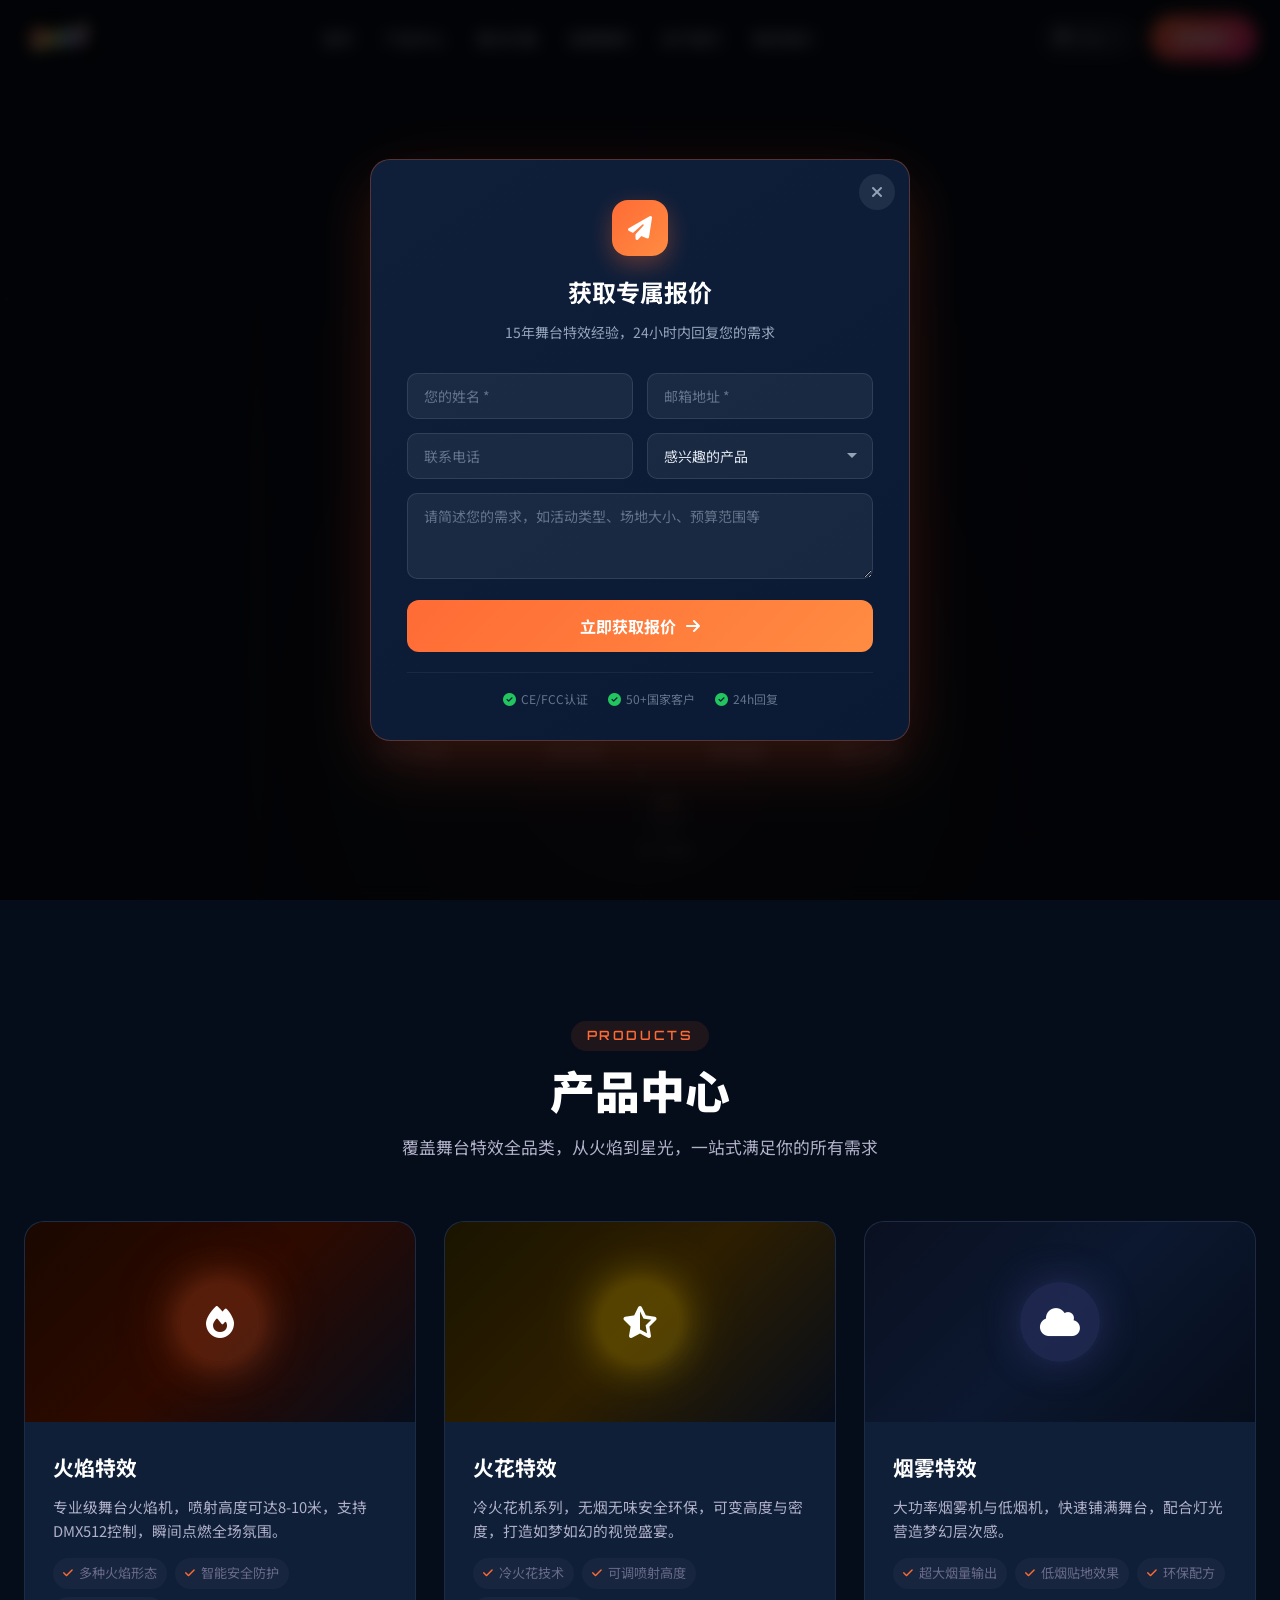
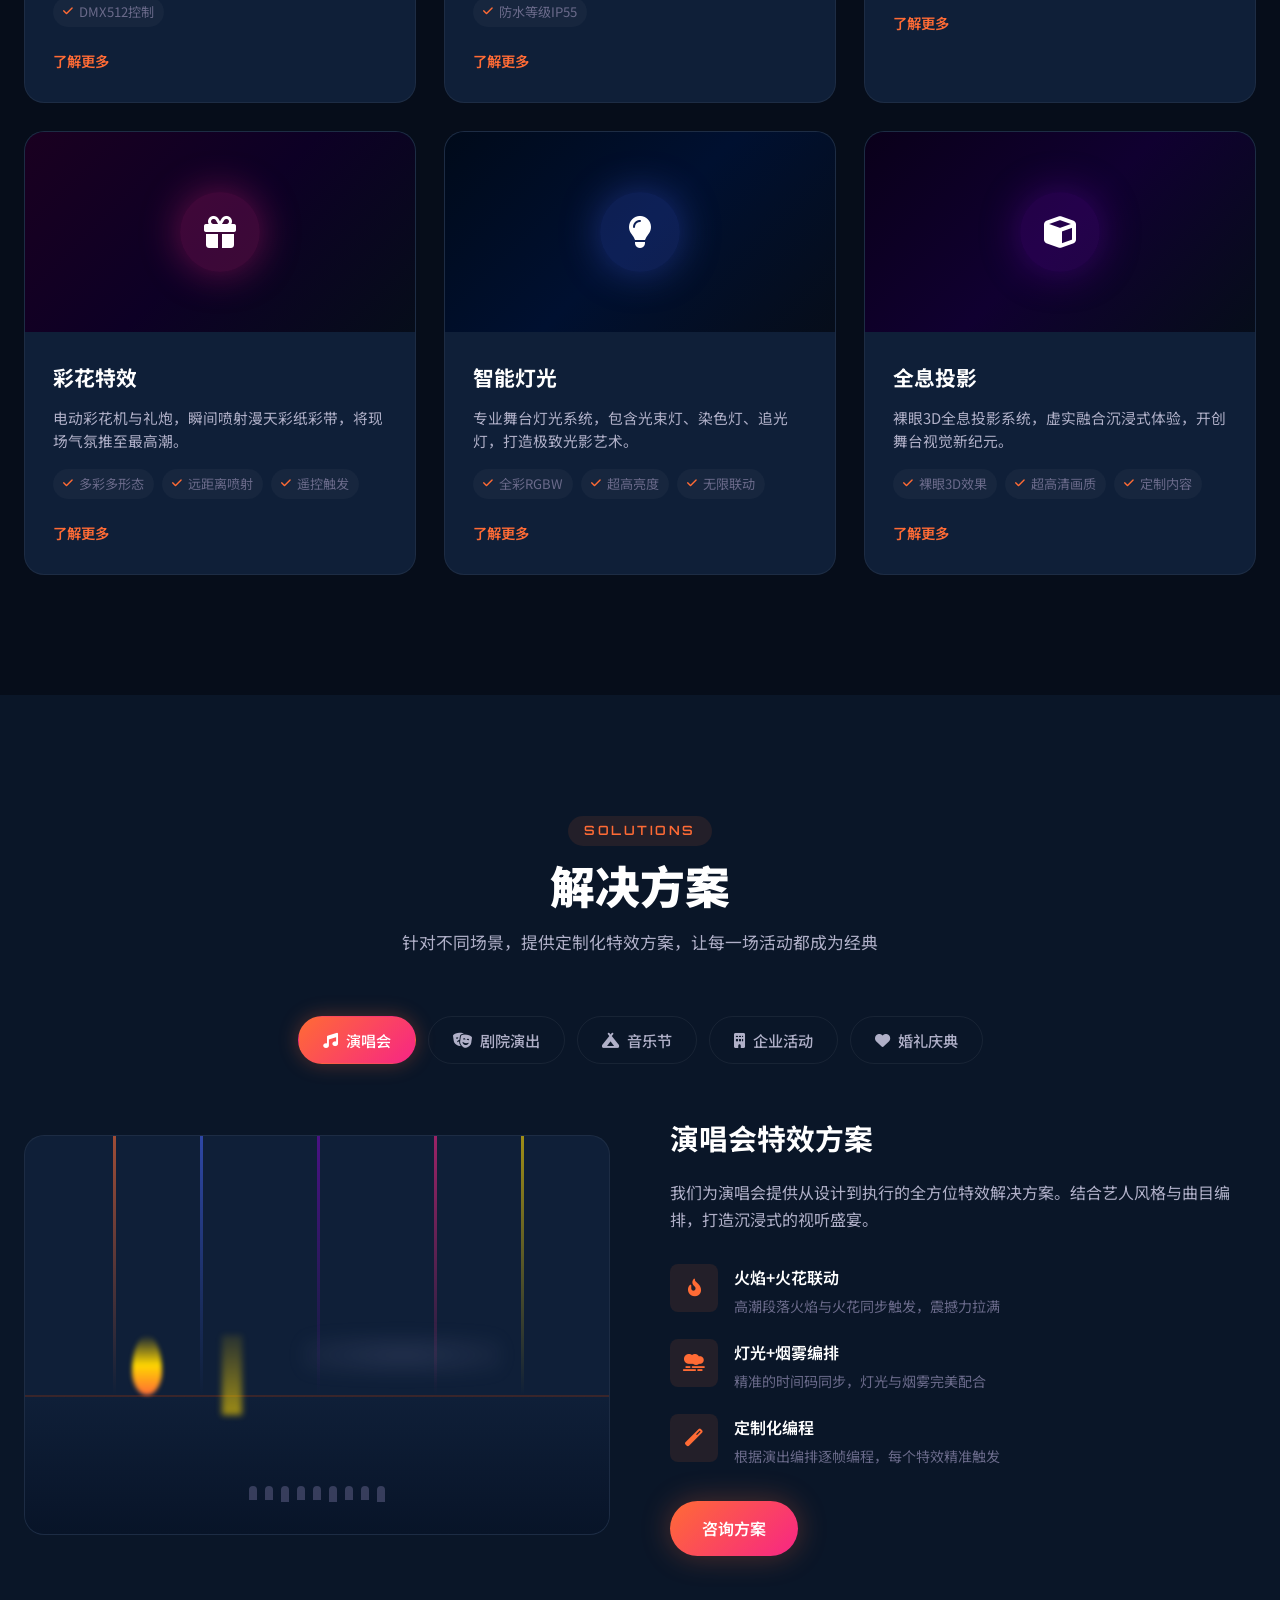
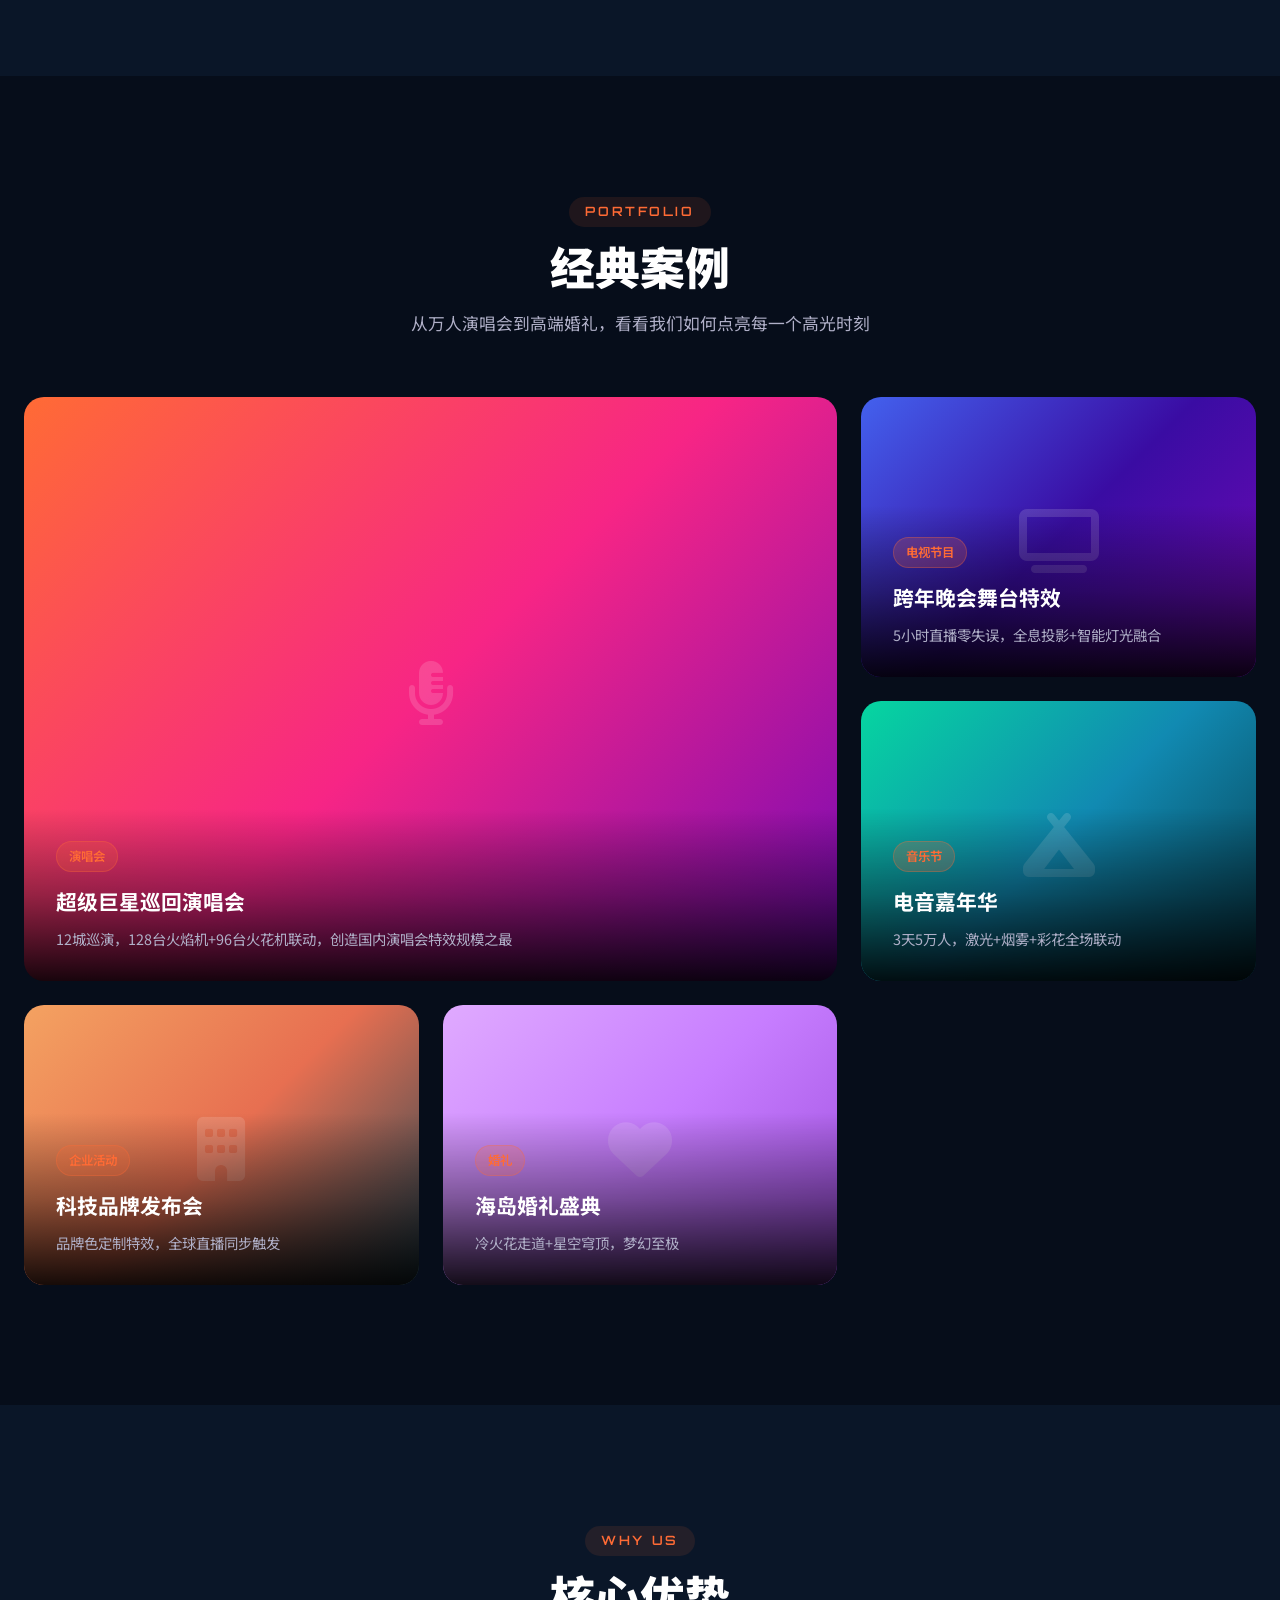
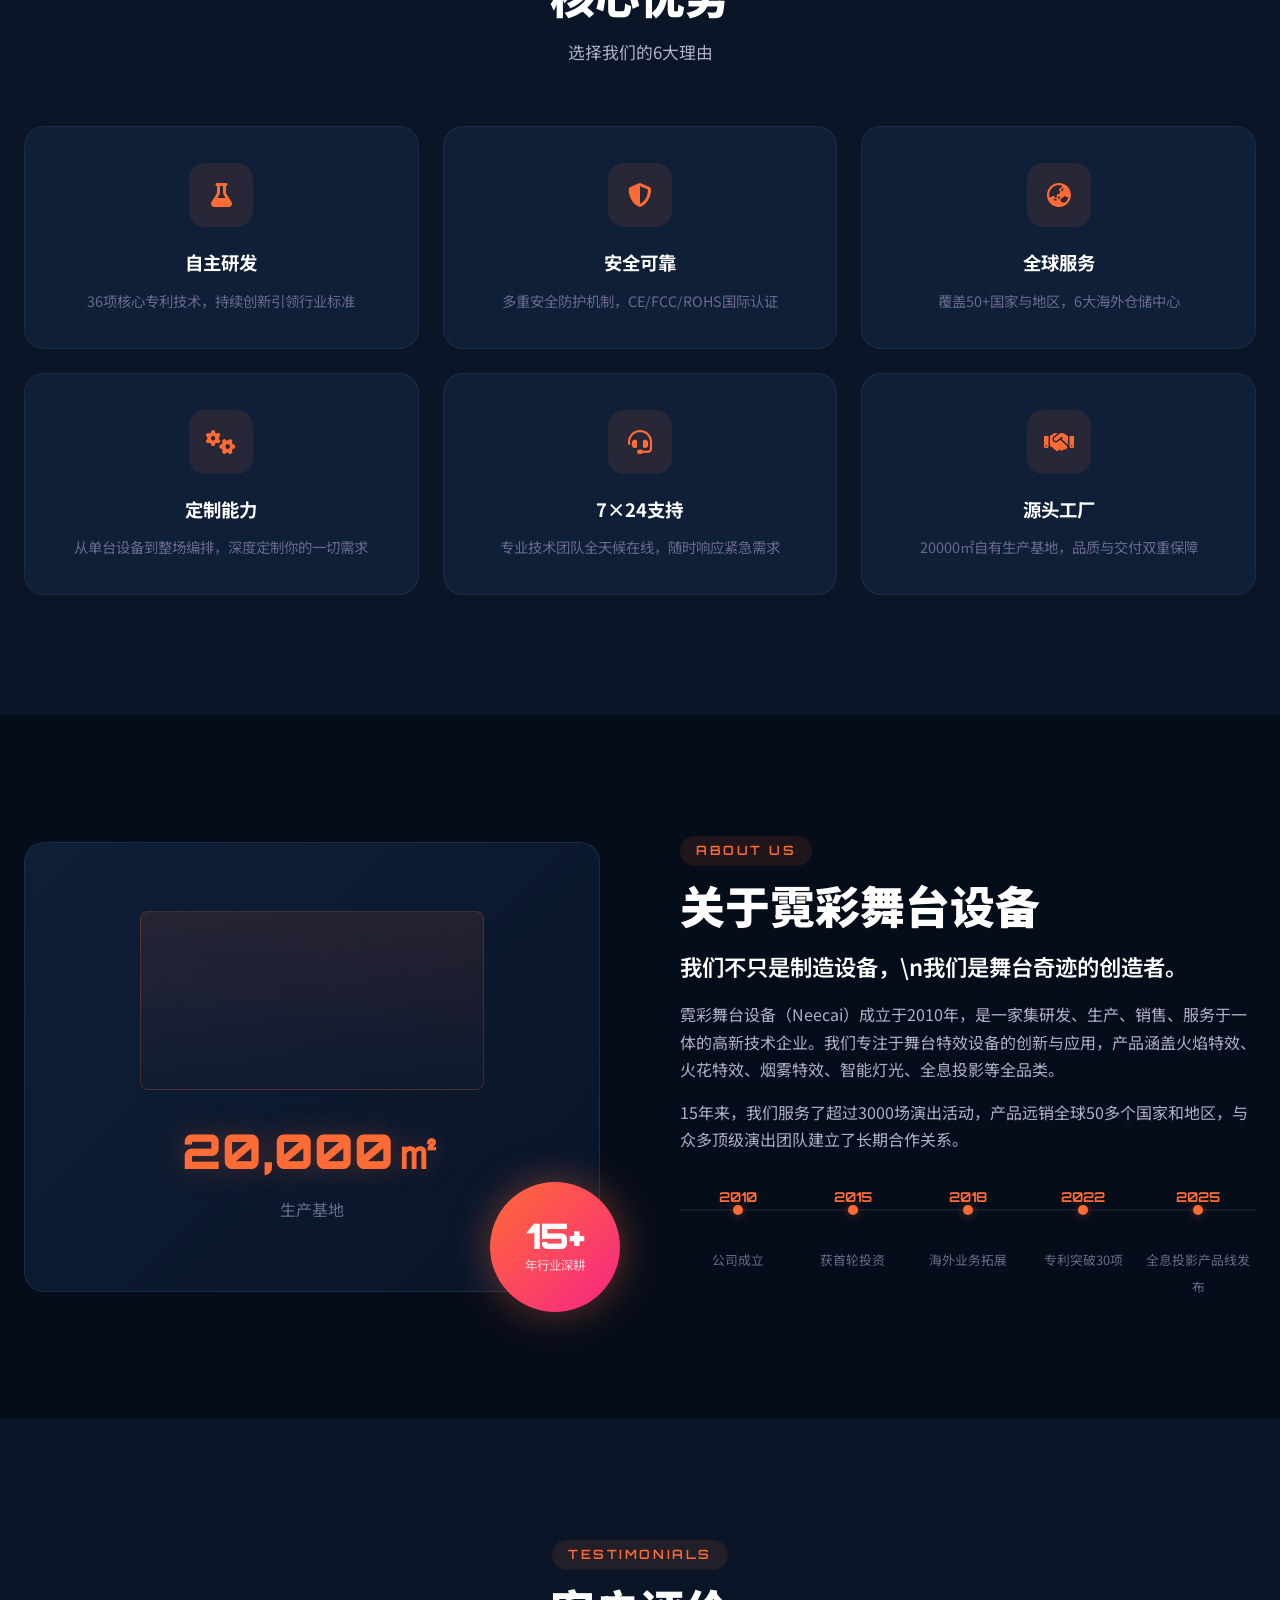
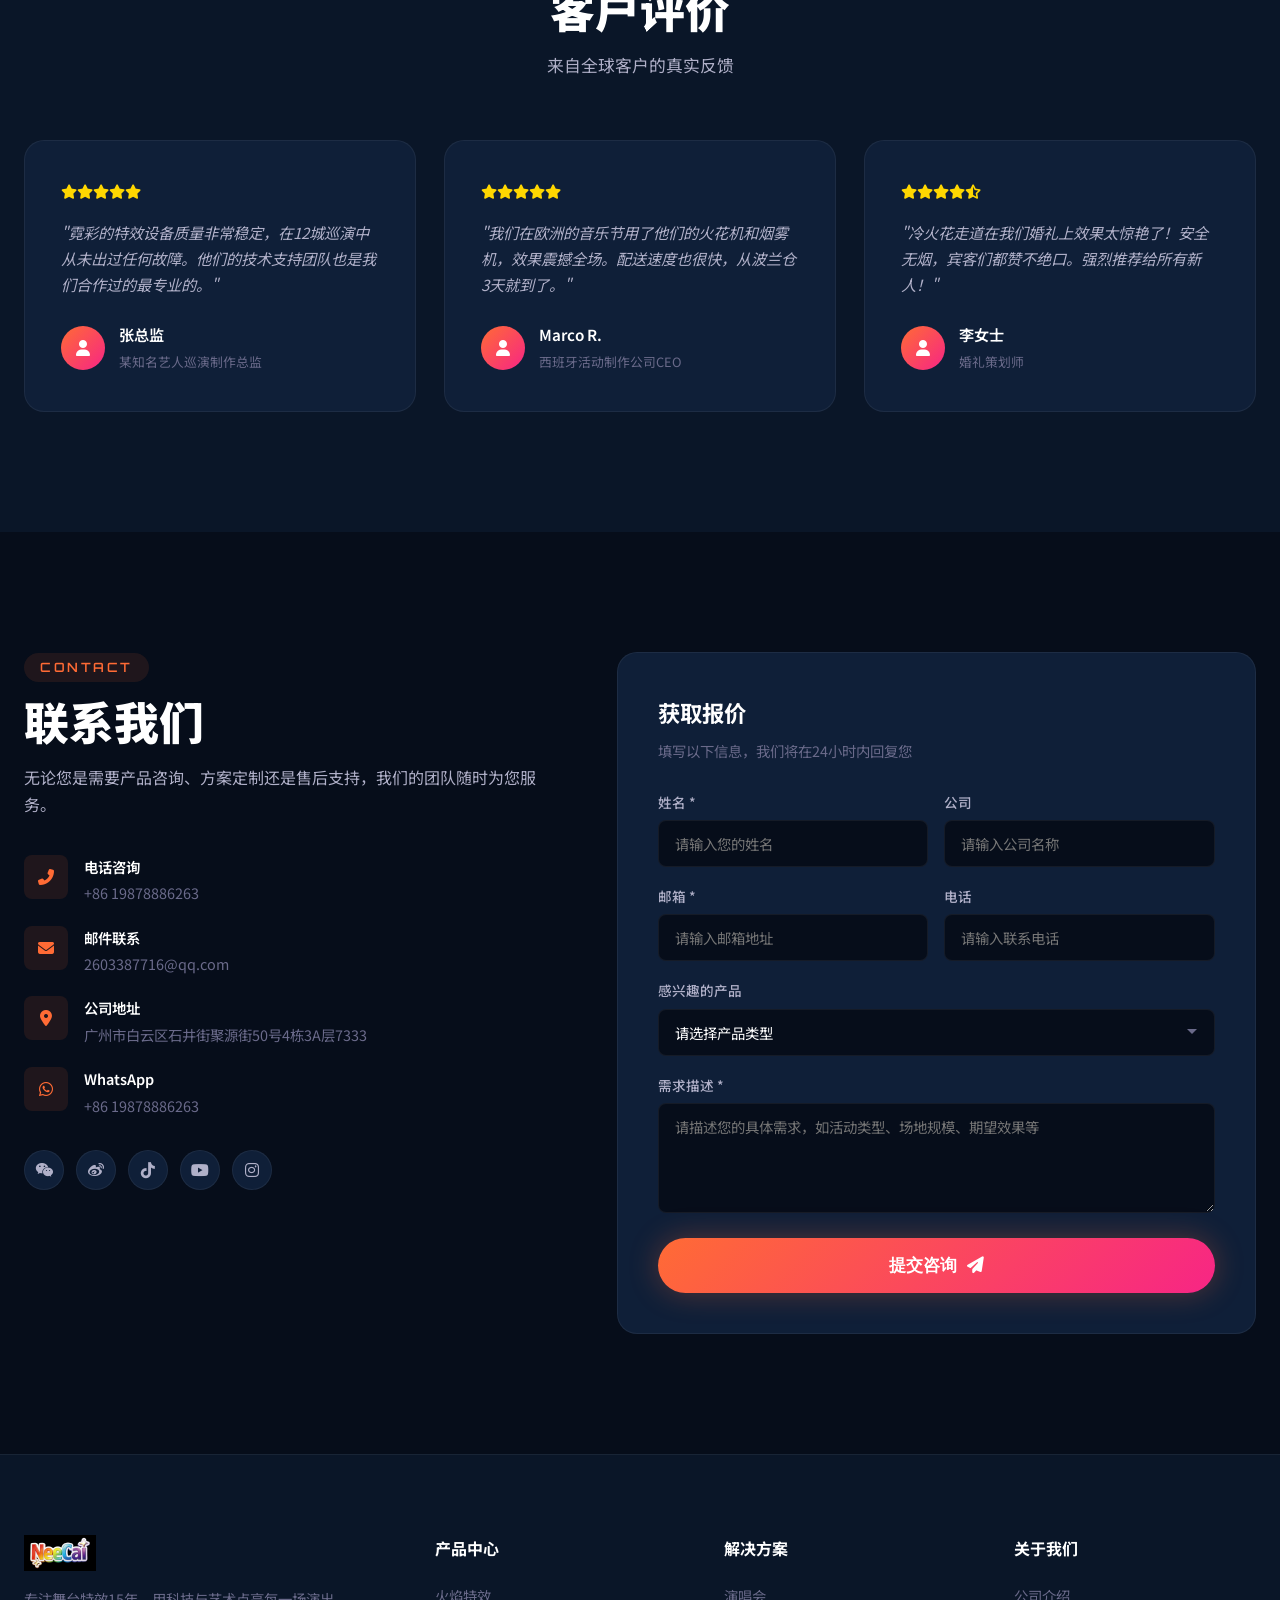
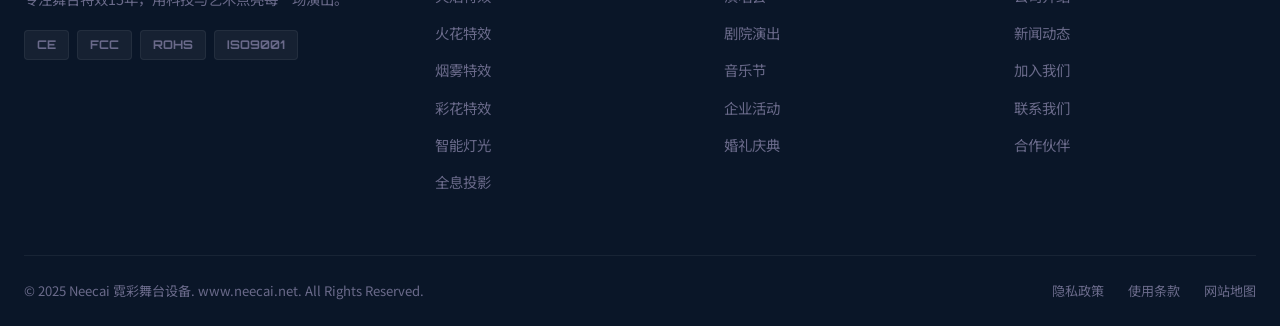
==== commit 0427c266: "fix: 移除所有闪电图标，弹窗图标改为纸飞机" ====
--- a/index.html
+++ b/index.html
@@ -5,7 +5,7 @@
     <meta name="viewport" content="width=device-width, initial-scale=1.0">
     <title>霓彩舞台设备 | Neecai - www.neecai.net</title>
     <link rel="canonical" href="https://www.neecai.net/">
-    <link rel="stylesheet" href="style.css?v=1778082649308">
+    <link rel="stylesheet" href="style.css?v=1778082948100">
     <link href="https://fonts.googleapis.com/css2?family=Noto+Sans+SC:wght@300;400;500;700;900&family=Orbitron:wght@400;500;700;900&family=Noto+Sans+ES:wght@300;400;500;700&family=Noto+Sans+PT:wght@300;400;500;700&display=swap" rel="stylesheet">
     <link rel="stylesheet" href="https://cdnjs.cloudflare.com/ajax/libs/font-awesome/6.5.1/css/all.min.css">
 </head>
@@ -16,7 +16,6 @@
     <nav class="navbar" id="navbar">
         <div class="nav-container">
             <a href="#" class="logo">
-                <span class="logo-icon"><i class="fas fa-bolt"></i></span>
                 <span class="logo-text"><img src="/images/logo.jpg" alt="Logo" class="logo-img"></span>
             </a>
             <ul class="nav-links" id="navLinks">
@@ -516,7 +515,7 @@
         <div class="container">
             <div class="footer-grid">
                 <div class="footer-brand">
-                    <a href="#" class="logo"><span class="logo-icon"><i class="fas fa-bolt"></i></span><span class="logo-text"><img src="/images/logo.jpg" alt="Logo" class="logo-img"></span></a>
+                    <a href="#" class="logo"><span class="logo-text"><img src="/images/logo.jpg" alt="Logo" class="logo-img"></span></a>
                     <p data-i18n="footer_desc">专注舞台特效15年，用科技与艺术点亮每一场演出。</p>
                     <div class="footer-certifications">
                         <span class="cert-badge">CE</span><span class="cert-badge">FCC</span><span class="cert-badge">ROHS</span><span class="cert-badge">ISO9001</span>
@@ -572,7 +571,7 @@
         <div class="inquiry-modal">
             <button class="inquiry-close" id="inquiryClose"><i class="fas fa-times"></i></button>
             <div class="inquiry-modal-header">
-                <div class="inquiry-icon"><i class="fas fa-bolt"></i></div>
+                <div class="inquiry-icon"><i class="fas fa-paper-plane"></i></div>
                 <h2 data-i18n="popup_title">获取专属报价</h2>
                 <p data-i18n="popup_subtitle">15年舞台特效经验，24小时内回复您的需求</p>
             </div>
@@ -616,7 +615,7 @@
         </div>
     </div>
 
-    <script data-cfasync="false" src="/cdn-cgi/scripts/5c5dd728/cloudflare-static/email-decode.min.js"></script><script data-cfasync="false" src="/cdn-cgi/scripts/5c5dd728/cloudflare-static/email-decode.min.js" defer></script><script src="script.js?v=1778082649308"></script>
+    <script data-cfasync="false" src="/cdn-cgi/scripts/5c5dd728/cloudflare-static/email-decode.min.js"></script><script data-cfasync="false" src="/cdn-cgi/scripts/5c5dd728/cloudflare-static/email-decode.min.js" defer></script><script src="script.js?v=1778082948100"></script>
     <script>
     // 首次访问询盘弹窗（内联确保执行）
     (function(){
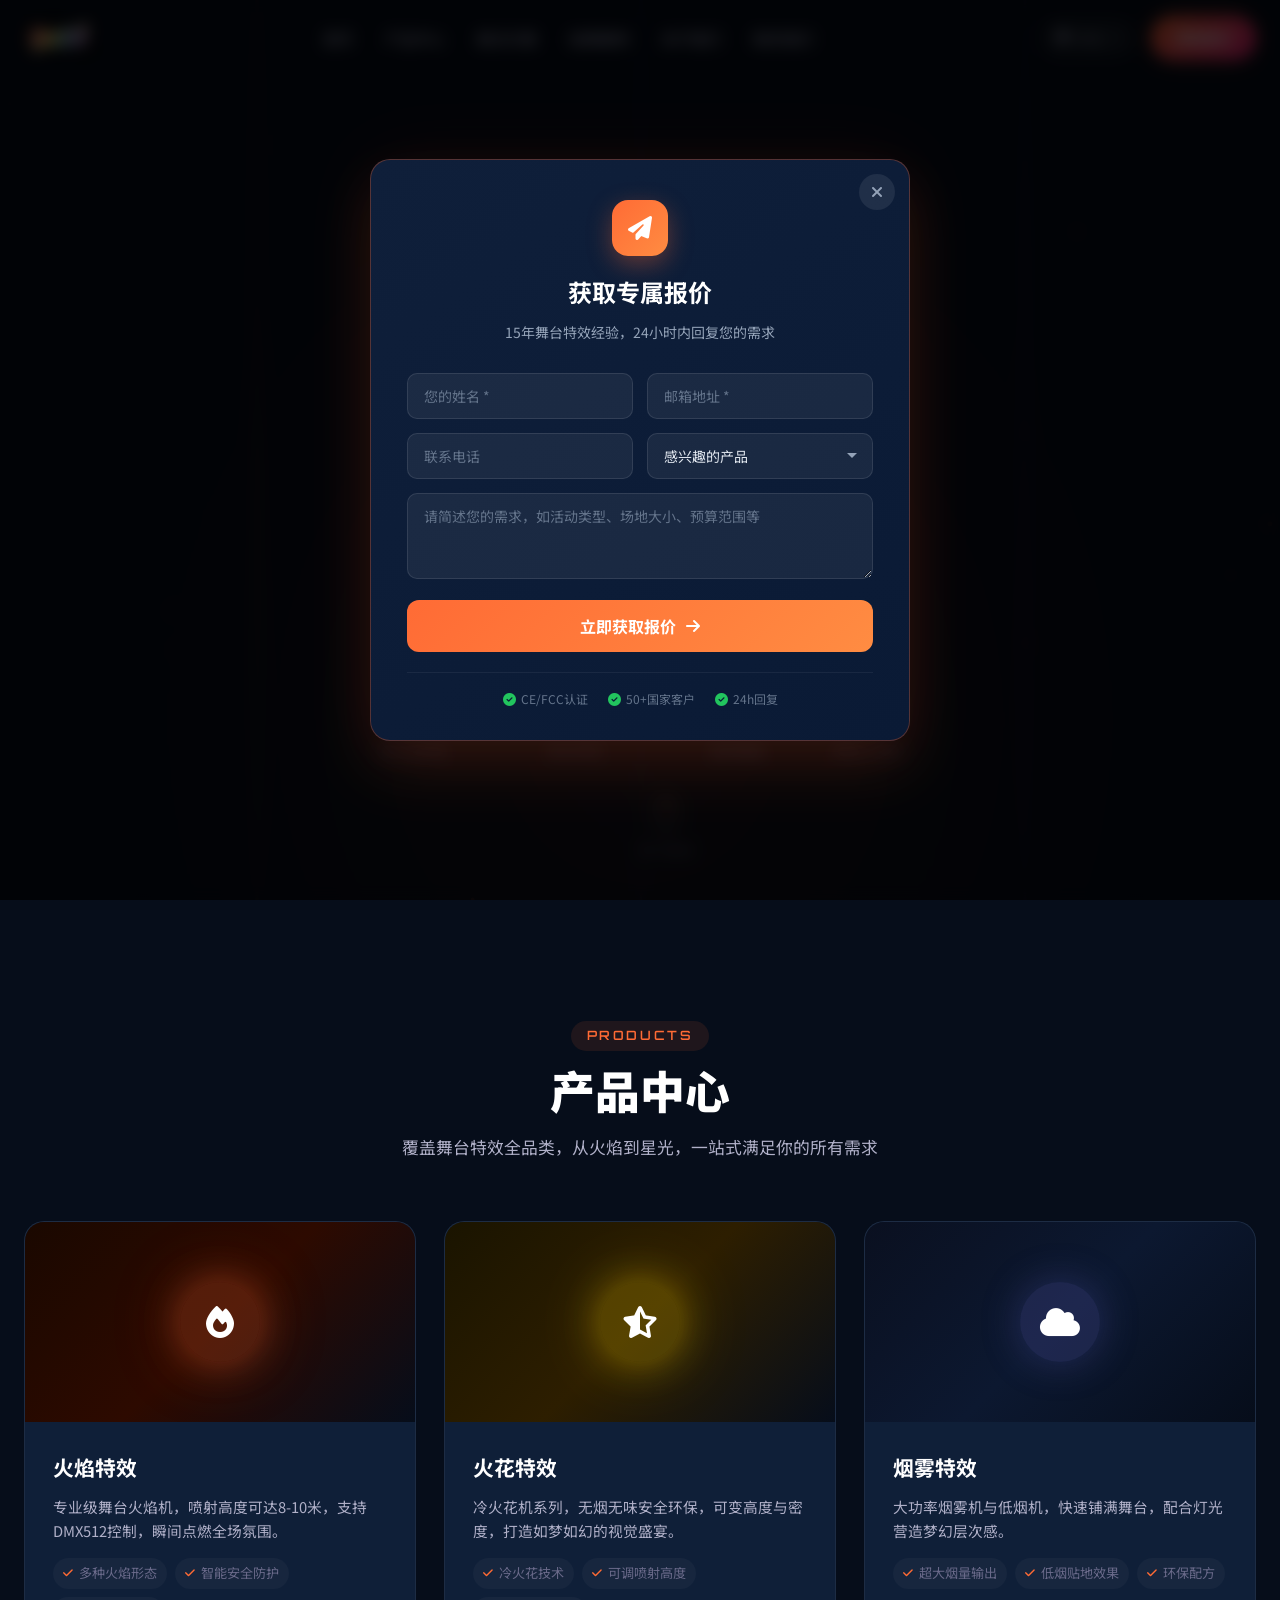
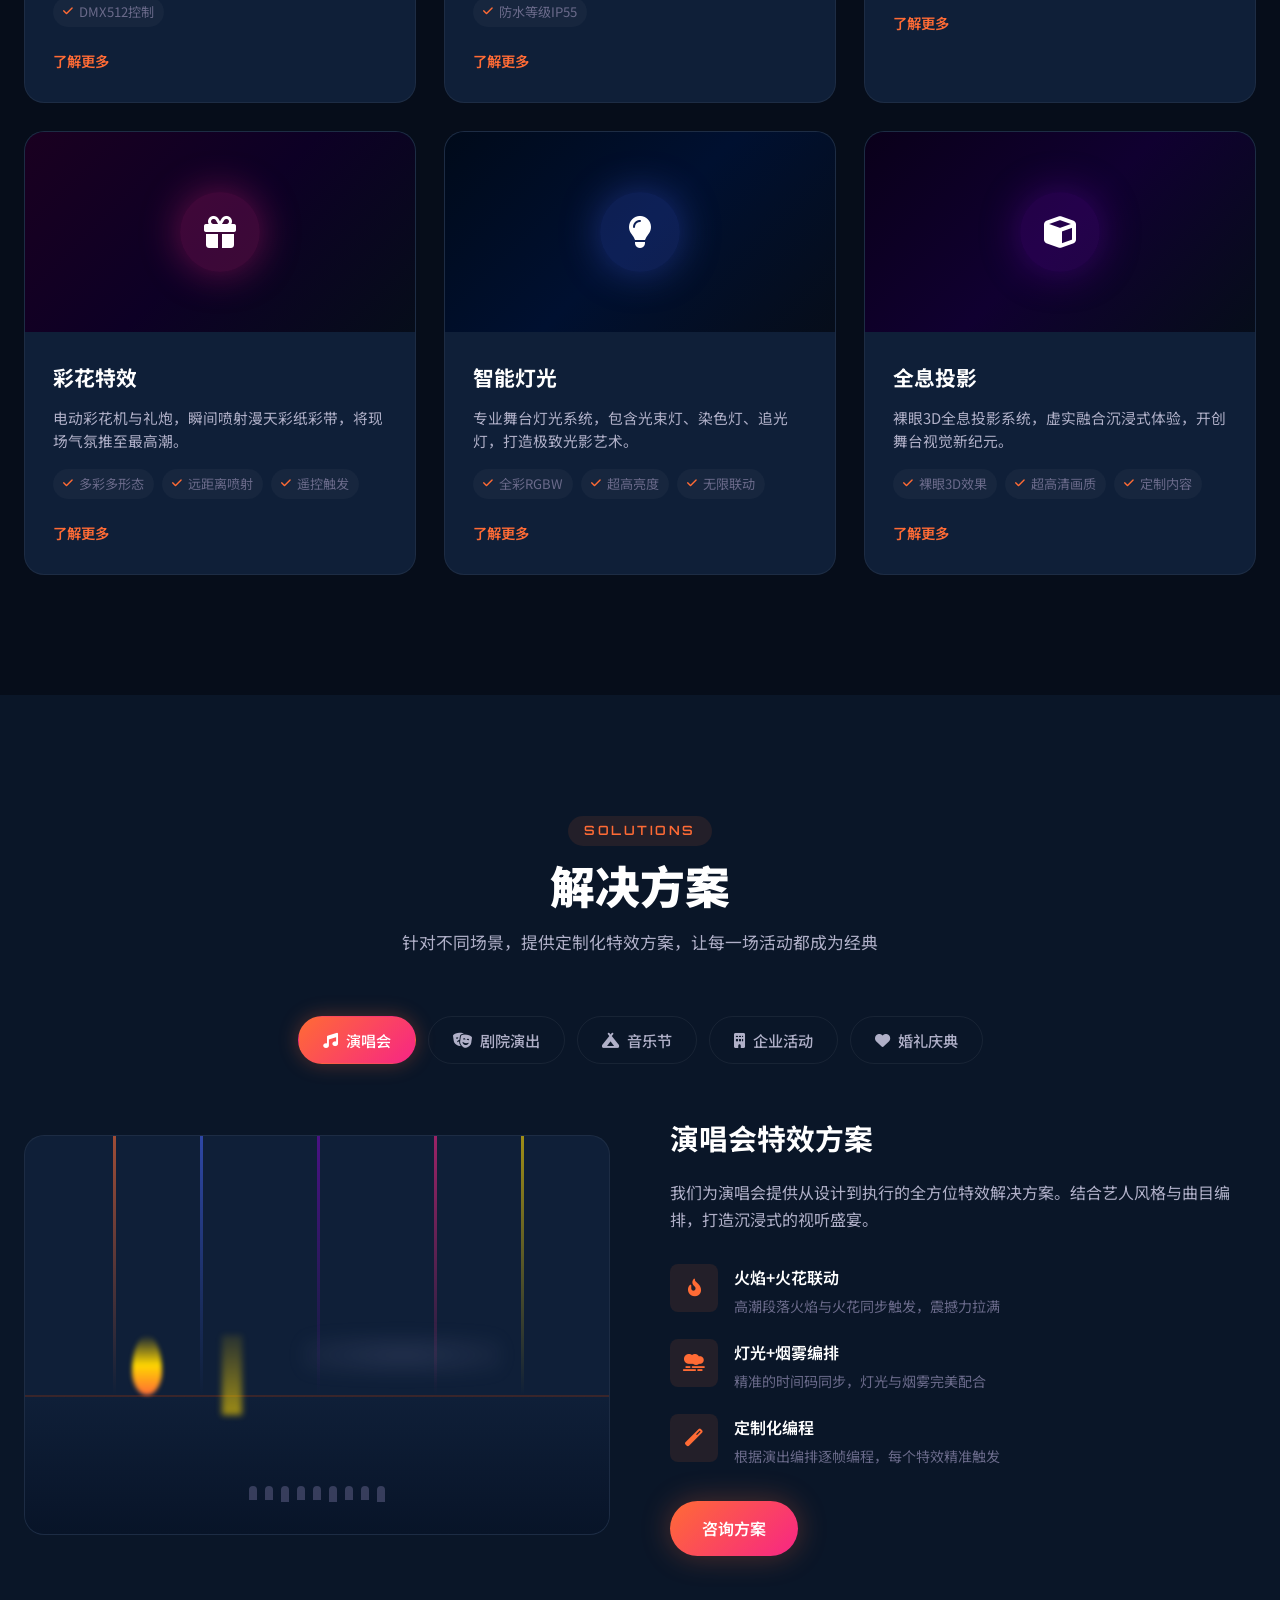
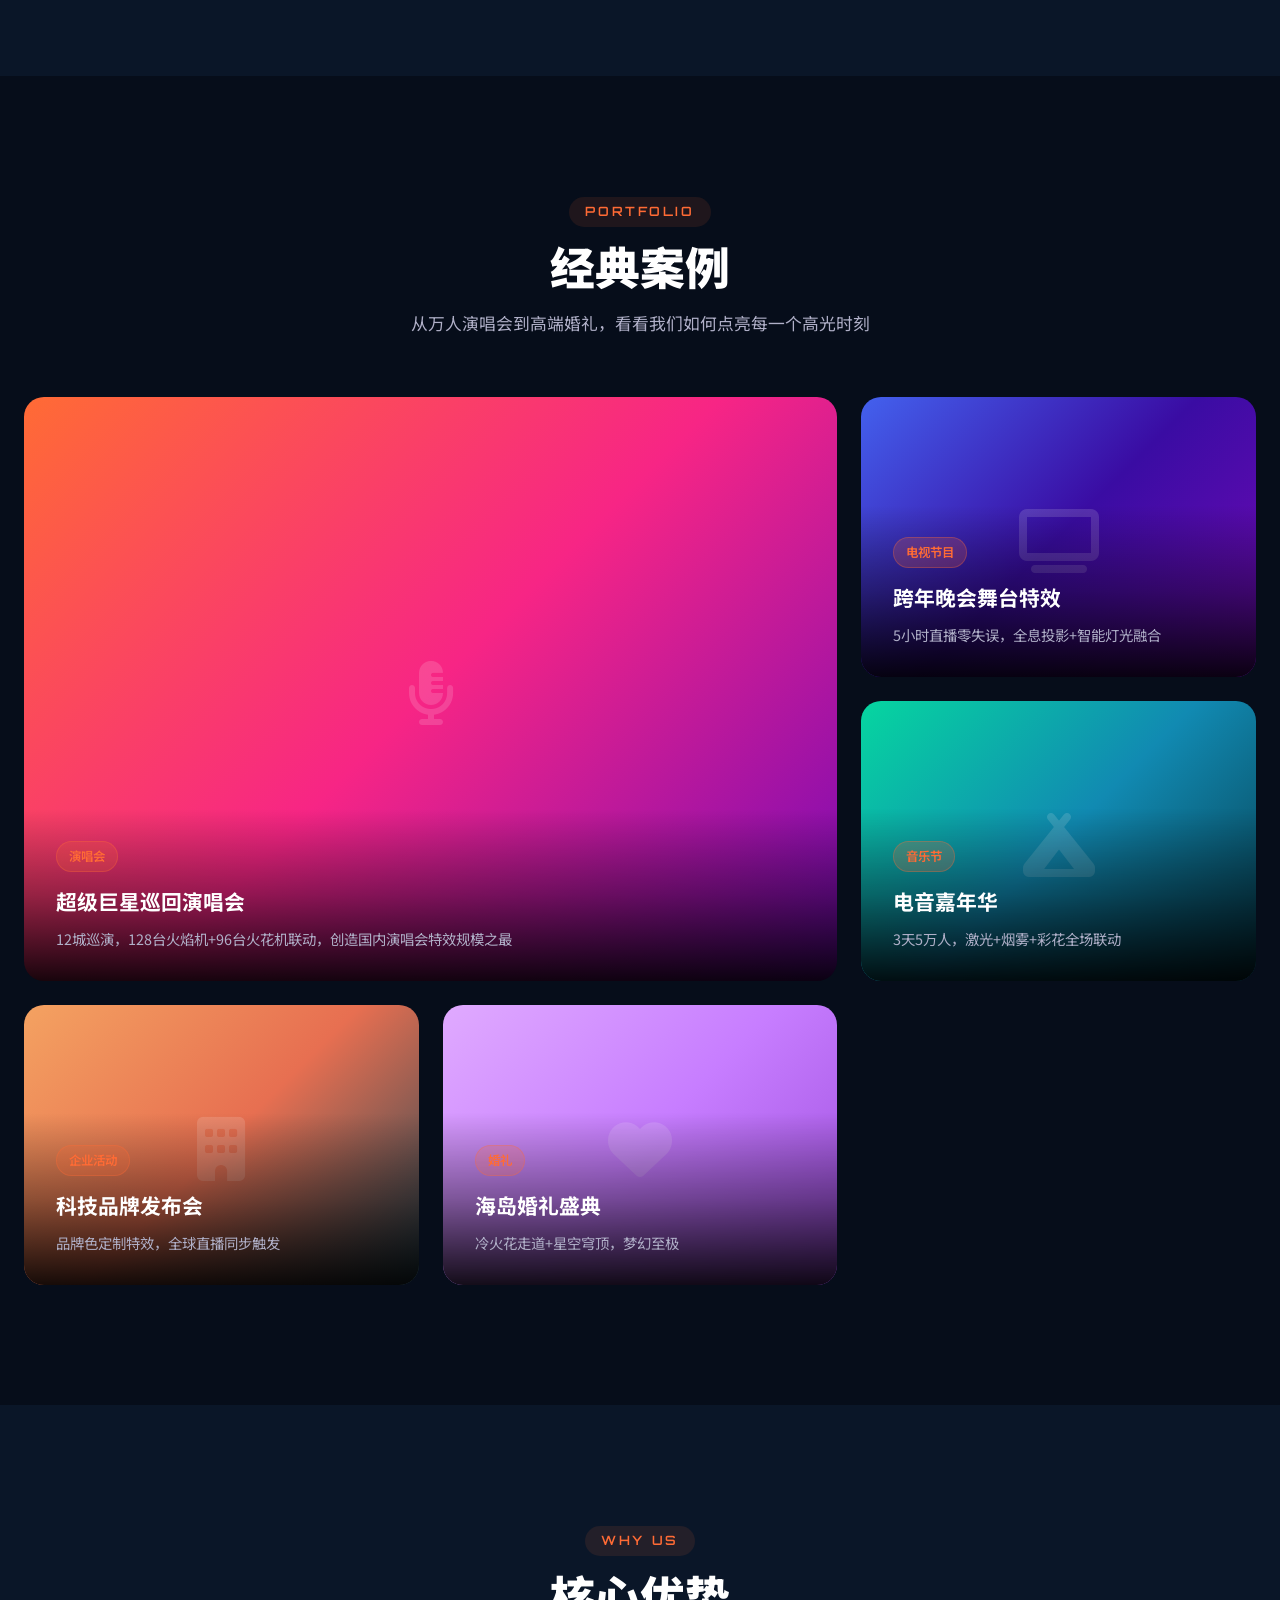
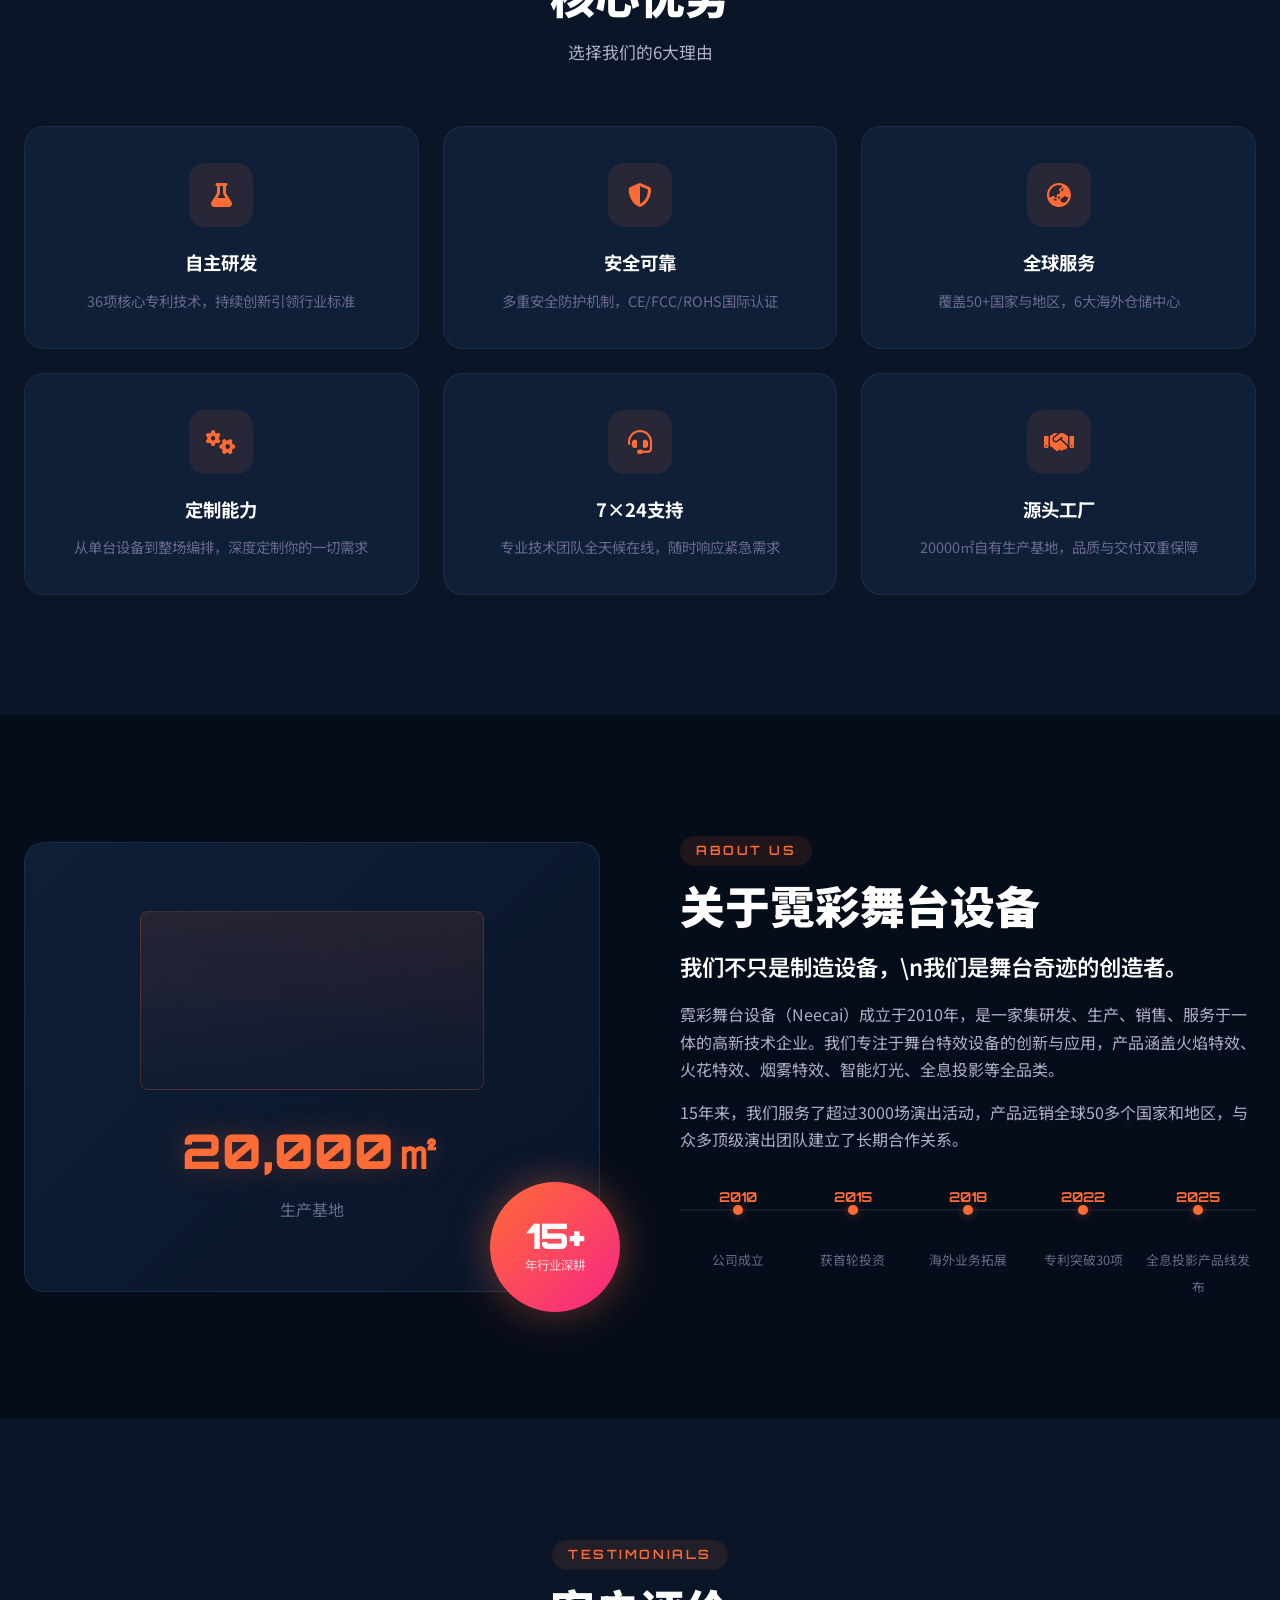
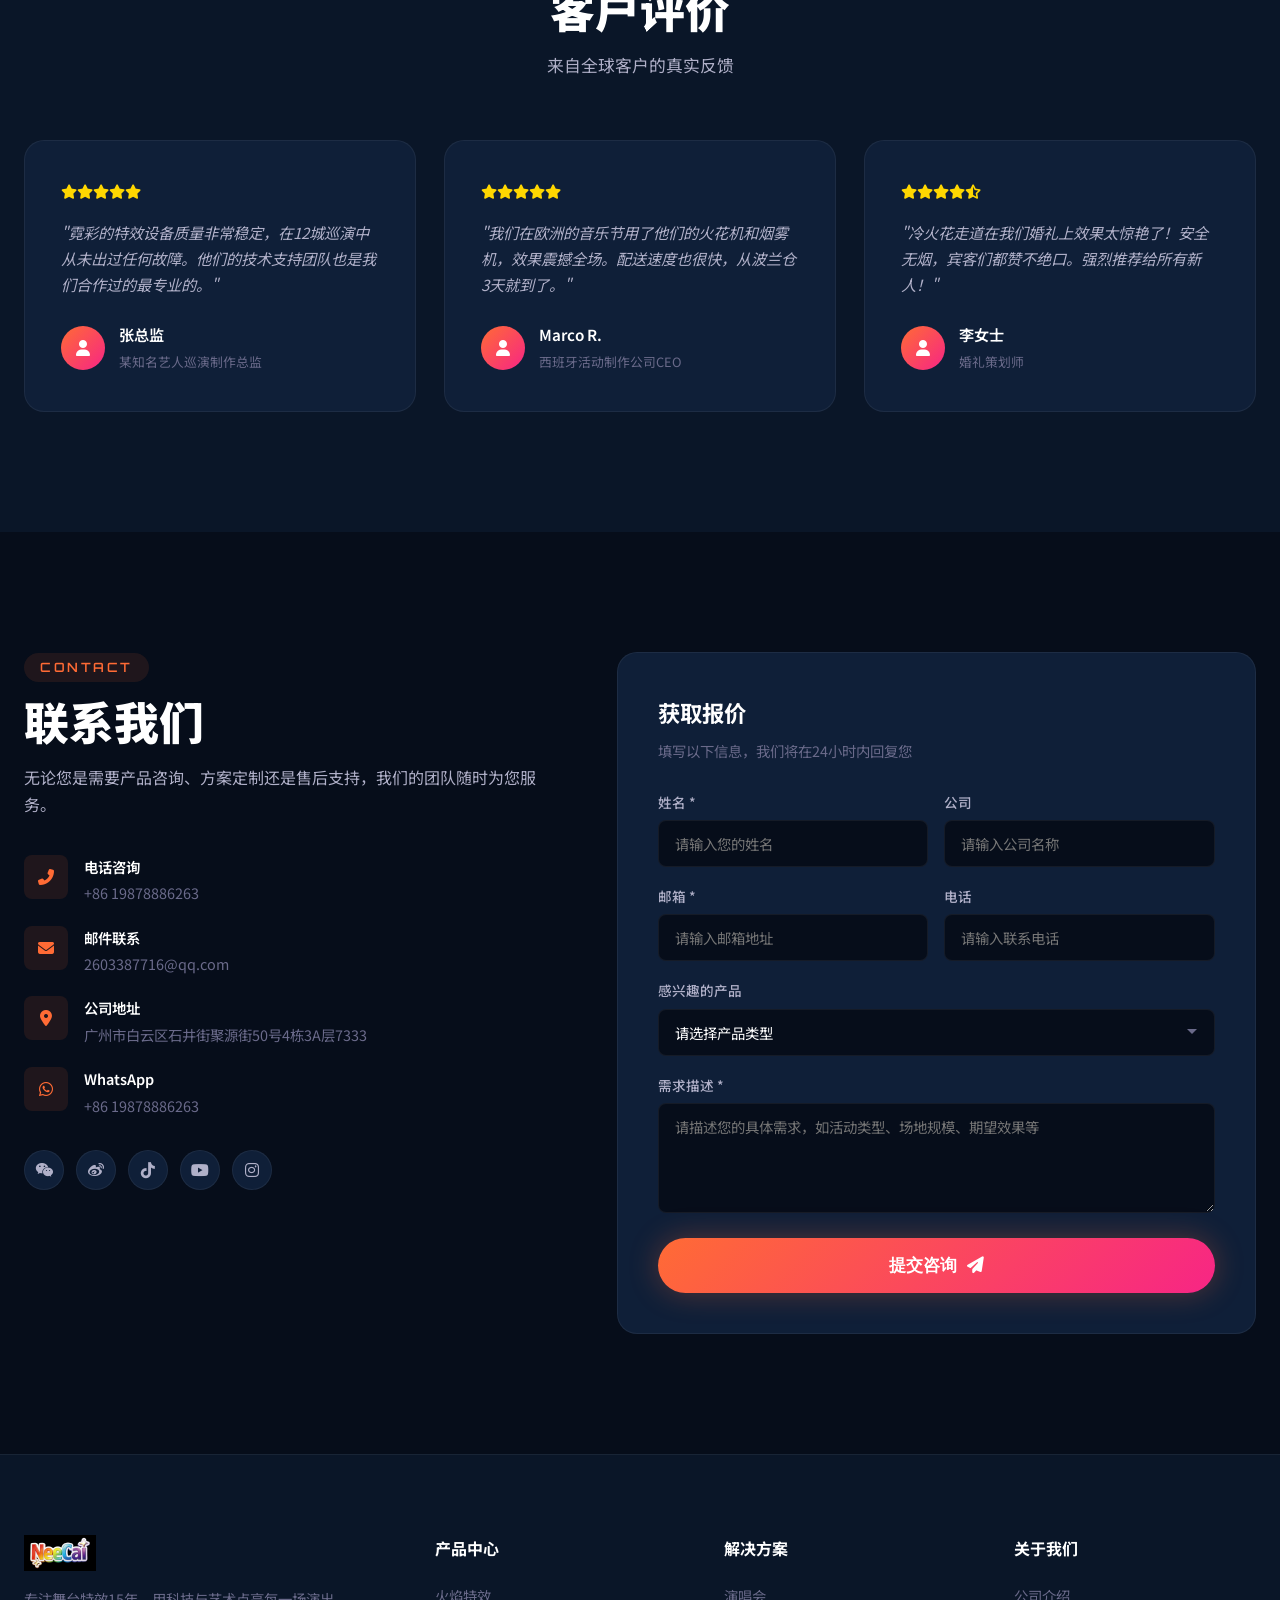
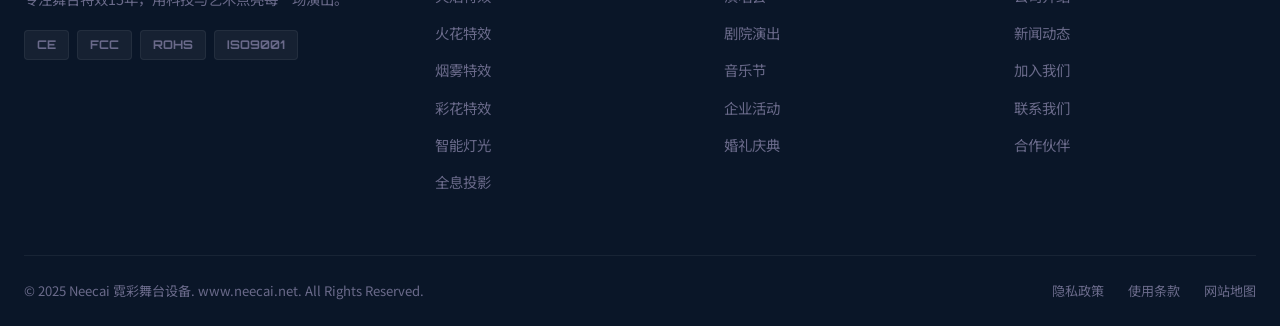
==== commit 82404cc9: "更新网站页面 (admin)" ====
--- a/index.html
+++ b/index.html
@@ -5,7 +5,7 @@
     <meta name="viewport" content="width=device-width, initial-scale=1.0">
     <title>霓彩舞台设备 | Neecai - www.neecai.net</title>
     <link rel="canonical" href="https://www.neecai.net/">
-    <link rel="stylesheet" href="style.css?v=1778082948100">
+    <link rel="stylesheet" href="style.css?v=1778083612860">
     <link href="https://fonts.googleapis.com/css2?family=Noto+Sans+SC:wght@300;400;500;700;900&family=Orbitron:wght@400;500;700;900&family=Noto+Sans+ES:wght@300;400;500;700&family=Noto+Sans+PT:wght@300;400;500;700&display=swap" rel="stylesheet">
     <link rel="stylesheet" href="https://cdnjs.cloudflare.com/ajax/libs/font-awesome/6.5.1/css/all.min.css">
 </head>
@@ -20,7 +20,7 @@
             </a>
             <ul class="nav-links" id="navLinks">
                 <li><a href="#home" data-i18n="nav_home">首页</a></li>
-                <li><a href="#products" data-i18n="nav_products">产品中心</a></li>
+                <li class="has-dropdown"><a href="#products" data-i18n="nav_products">产品中心 <i class="fas fa-chevron-down" style="font-size:10px;margin-left:4px"></i></a><ul class="dropdown-menu" id="productDropdown"><li><a href="#products" data-i18n="dd_item_0"><i class="fas fa-fire" style="margin-right:8px;opacity:.7"></i>火焰特效</a></li><li><a href="#products" data-i18n="dd_item_1"><i class="fas fa-star-half-alt" style="margin-right:8px;opacity:.7"></i>火花特效</a></li><li><a href="#products" data-i18n="dd_item_2"><i class="fas fa-cloud" style="margin-right:8px;opacity:.7"></i>烟雾特效</a></li><li><a href="#products" data-i18n="dd_item_3"><i class="fas fa-gift" style="margin-right:8px;opacity:.7"></i>彩花特效</a></li><li><a href="#products" data-i18n="dd_item_4"><i class="fas fa-lightbulb" style="margin-right:8px;opacity:.7"></i>智能灯光</a></li><li><a href="#products" data-i18n="dd_item_5"><i class="fas fa-cube" style="margin-right:8px;opacity:.7"></i>全息投影</a></li></ul></li>
                 <li><a href="#solutions" data-i18n="nav_solutions">解决方案</a></li>
                 <li><a href="#cases" data-i18n="nav_cases">经典案例</a></li>
                 <li><a href="#about" data-i18n="nav_about">关于我们</a></li>
@@ -615,7 +615,7 @@
         </div>
     </div>
 
-    <script data-cfasync="false" src="/cdn-cgi/scripts/5c5dd728/cloudflare-static/email-decode.min.js"></script><script data-cfasync="false" src="/cdn-cgi/scripts/5c5dd728/cloudflare-static/email-decode.min.js" defer></script><script src="script.js?v=1778082948100"></script>
+    <script data-cfasync="false" src="/cdn-cgi/scripts/5c5dd728/cloudflare-static/email-decode.min.js"></script><script data-cfasync="false" src="/cdn-cgi/scripts/5c5dd728/cloudflare-static/email-decode.min.js"></script><script data-cfasync="false" src="/cdn-cgi/scripts/5c5dd728/cloudflare-static/email-decode.min.js" defer></script><script src="script.js?v=1778083612860"></script>
     <script>
     // 首次访问询盘弹窗（内联确保执行）
     (function(){
--- a/style.css
+++ b/style.css
@@ -182,6 +182,116 @@
     width: 100%;
 }
 
+/* --- Product Dropdown Menu --- */
+.has-dropdown {
+    position: relative;
+}
+
+.has-dropdown > a .fa-chevron-down {
+    font-size: 0.55rem;
+    transition: transform 0.3s ease;
+    margin-left: 4px;
+}
+
+.has-dropdown:hover > a .fa-chevron-down {
+    transform: rotate(180deg);
+}
+
+.dropdown-menu {
+    position: absolute;
+    top: calc(100% + 12px);
+    left: 50%;
+    transform: translateX(-50%) translateY(-8px);
+    min-width: 220px;
+    background: var(--bg-card);
+    border: 1px solid var(--border-color);
+    border-radius: var(--radius-md);
+    padding: 8px;
+    opacity: 0;
+    visibility: hidden;
+    transition: all 0.3s cubic-bezier(0.16, 1, 0.3, 1);
+    z-index: 1000;
+    box-shadow: 0 20px 60px rgba(0, 0, 0, 0.5);
+    backdrop-filter: blur(20px);
+}
+
+.dropdown-menu::before {
+    content: '';
+    position: absolute;
+    top: -6px;
+    left: 50%;
+    transform: translateX(-50%) rotate(45deg);
+    width: 12px;
+    height: 12px;
+    background: var(--bg-card);
+    border-top: 1px solid var(--border-color);
+    border-left: 1px solid var(--border-color);
+}
+
+.dropdown-menu.show {
+    opacity: 1;
+    visibility: visible;
+    transform: translateX(-50%) translateY(0);
+}
+
+.dropdown-menu li {
+    list-style: none;
+}
+
+.dropdown-menu li a {
+    display: flex;
+    align-items: center;
+    padding: 10px 16px;
+    color: var(--text-secondary);
+    font-size: 0.9rem;
+    font-weight: 500;
+    border-radius: var(--radius-sm);
+    transition: all 0.2s ease;
+    white-space: nowrap;
+}
+
+.dropdown-menu li a::after {
+    display: none;
+}
+
+.dropdown-menu li a:hover {
+    background: rgba(255, 107, 53, 0.1);
+    color: var(--accent);
+    transform: none;
+}
+
+@media (max-width: 768px) {
+    .dropdown-menu {
+        position: static;
+        transform: none;
+        min-width: auto;
+        opacity: 0;
+        visibility: hidden;
+        max-height: 0;
+        overflow: hidden;
+        padding: 0;
+        border: none;
+        box-shadow: none;
+        background: transparent;
+        transition: all 0.3s ease;
+        display: none;
+    }
+    .dropdown-menu::before {
+        display: none;
+    }
+    .dropdown-menu.show {
+        opacity: 1;
+        visibility: visible;
+        max-height: 500px;
+        padding: 4px 0 4px 16px;
+        display: block;
+    }
+    .dropdown-menu li a {
+        padding: 8px 12px;
+        font-size: 0.85rem;
+    }
+}
+
 .nav-actions {
     display: flex;
     align-items: center;
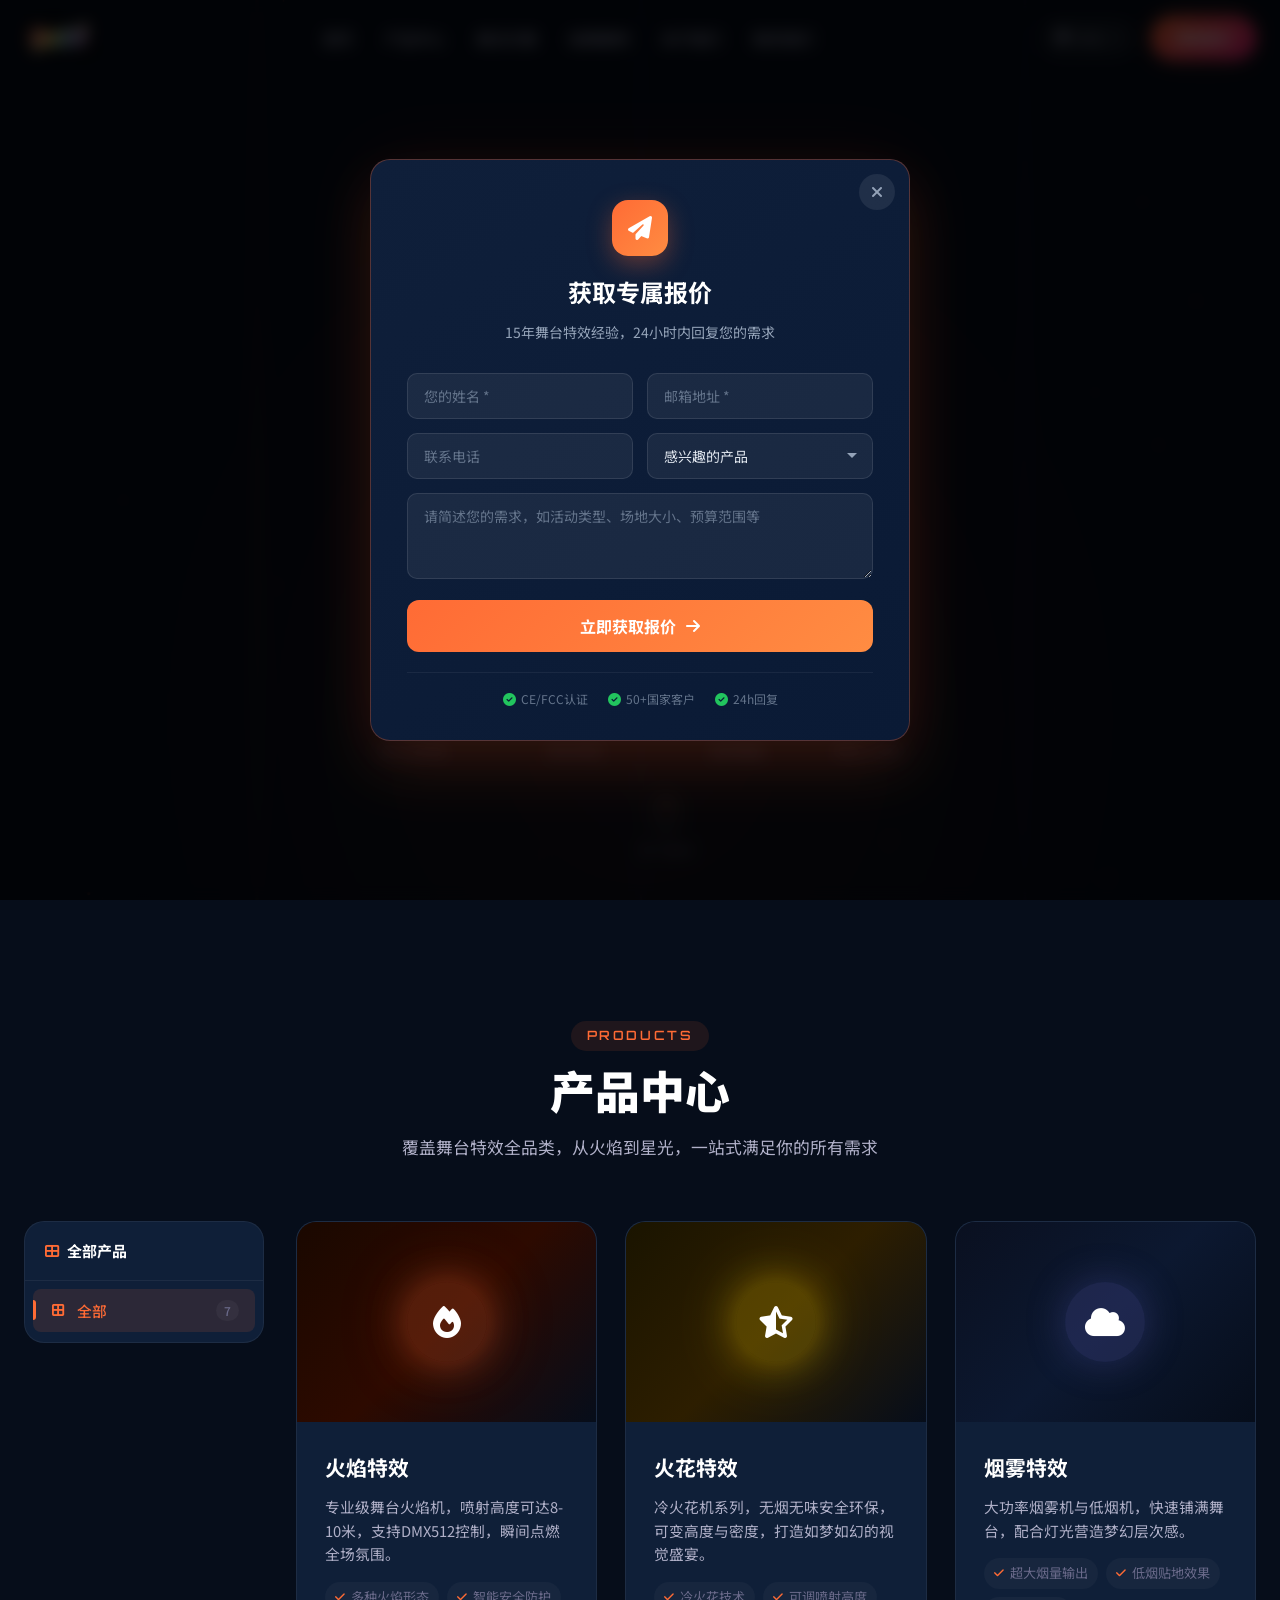
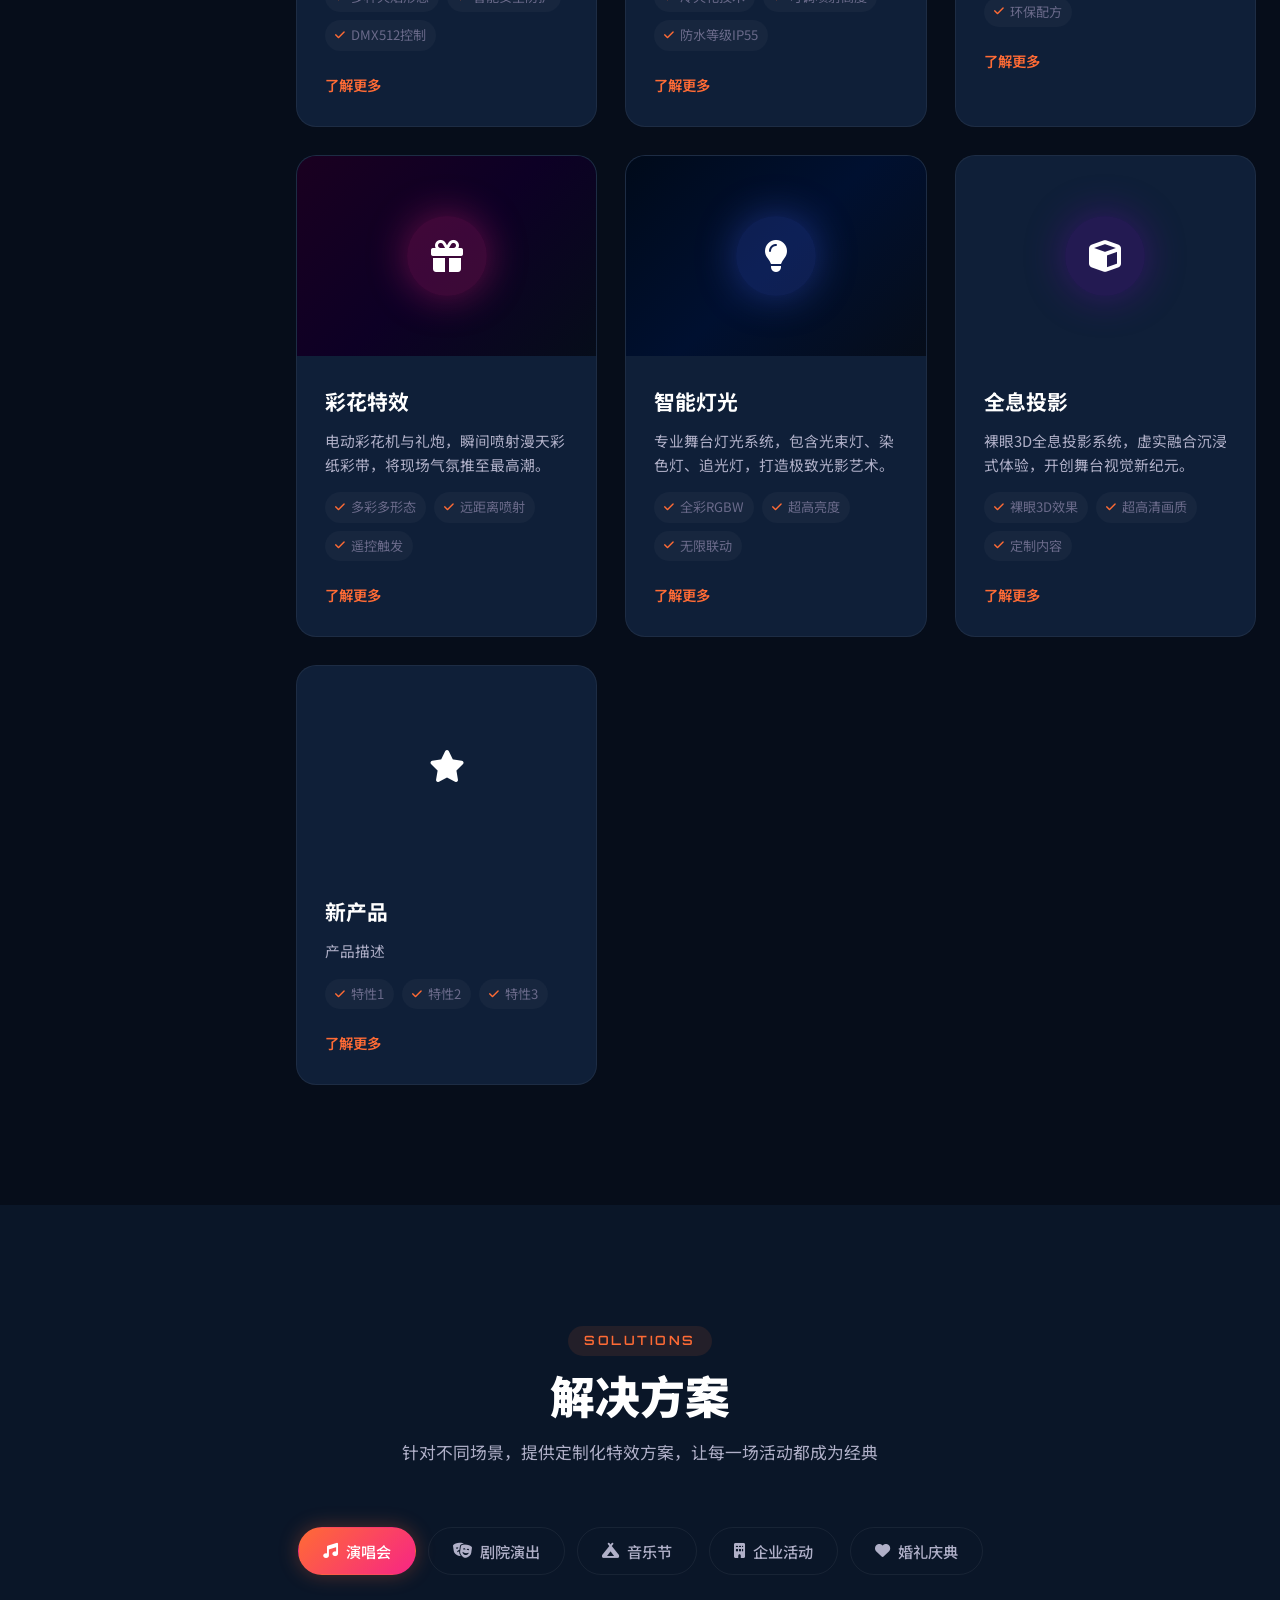
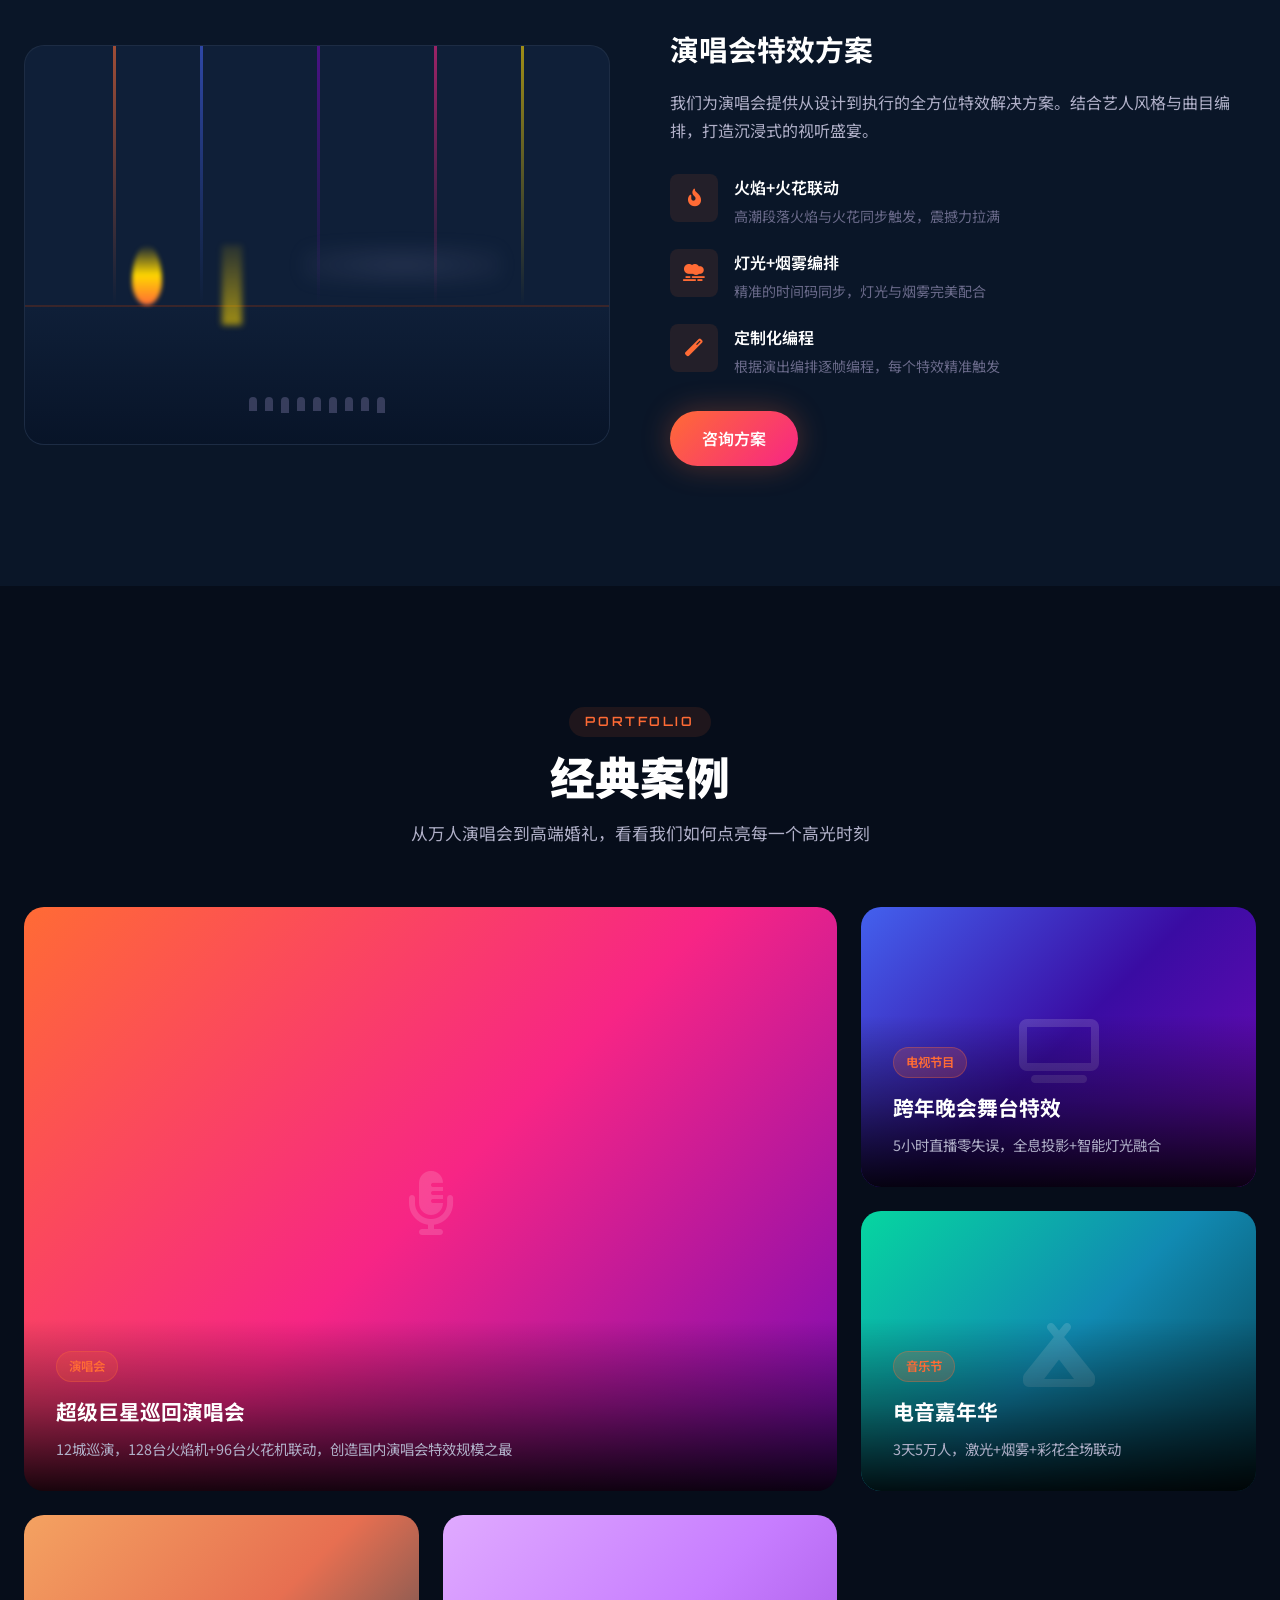
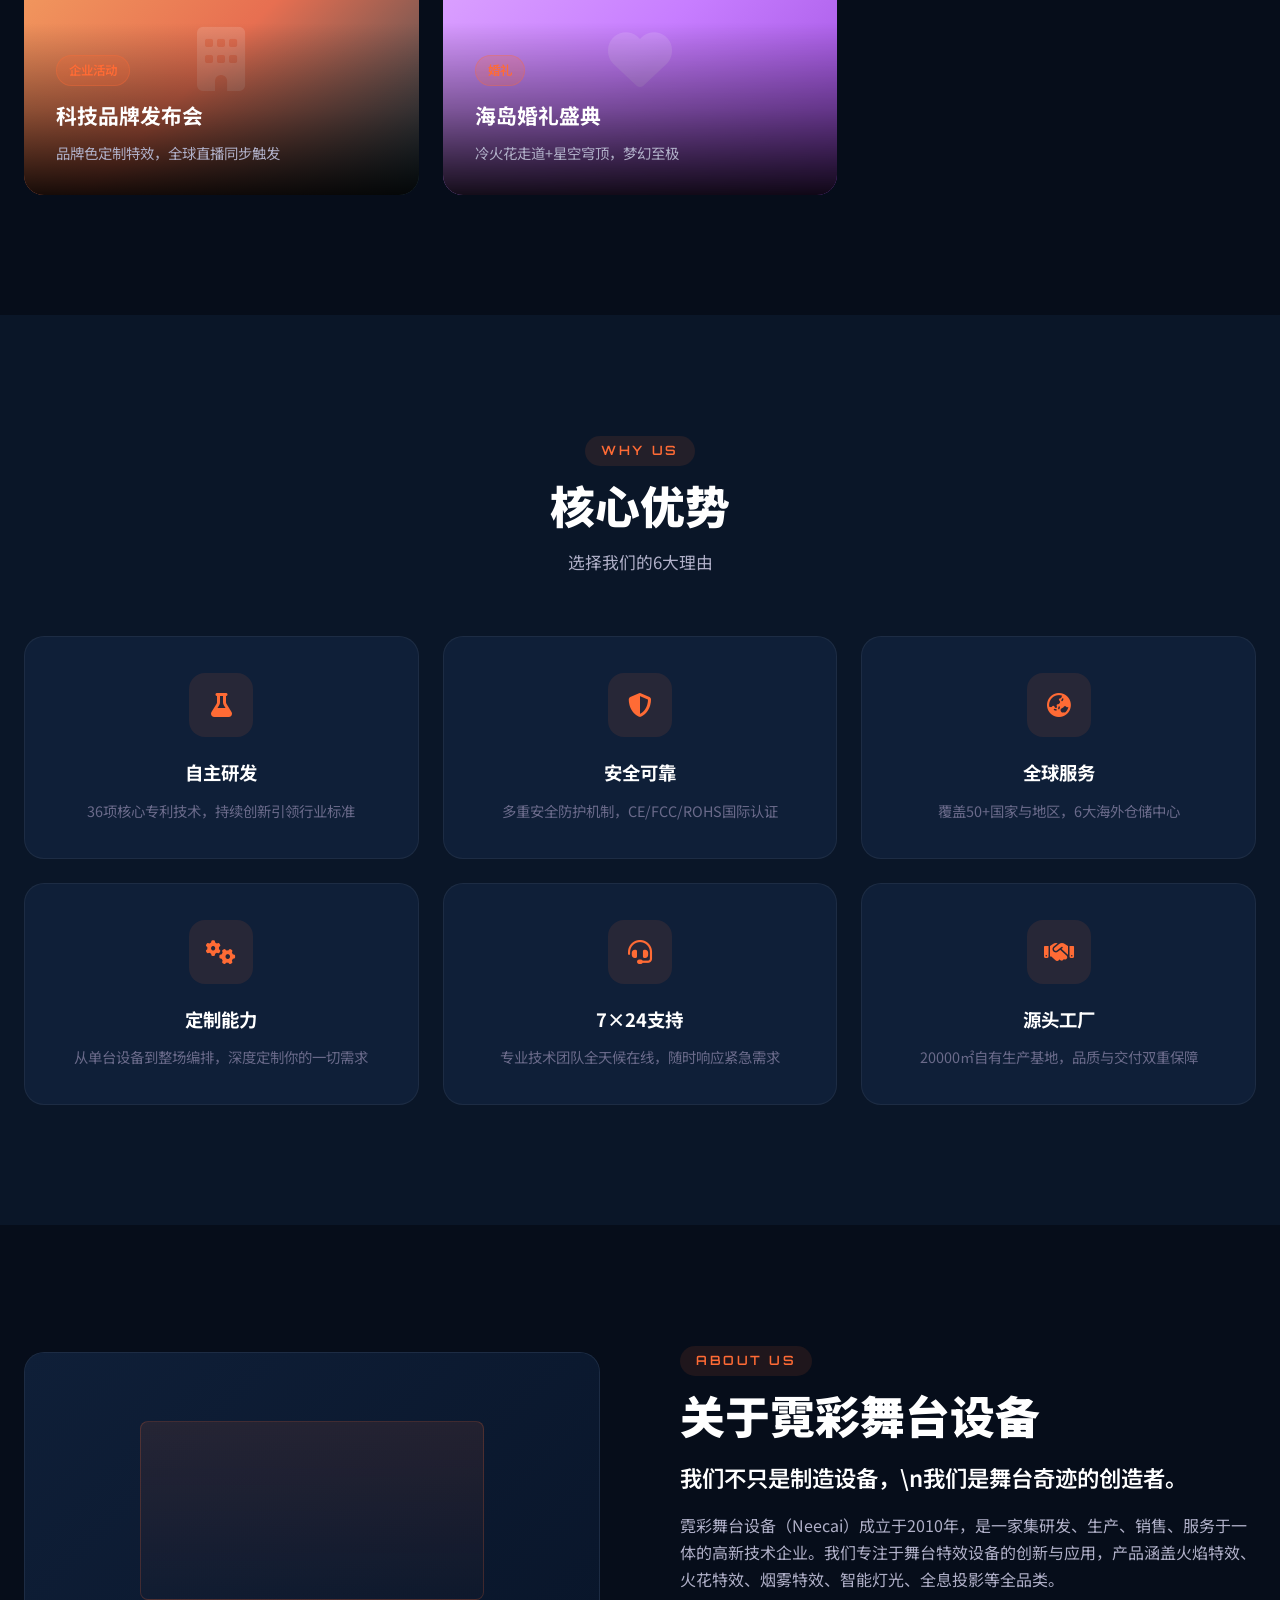
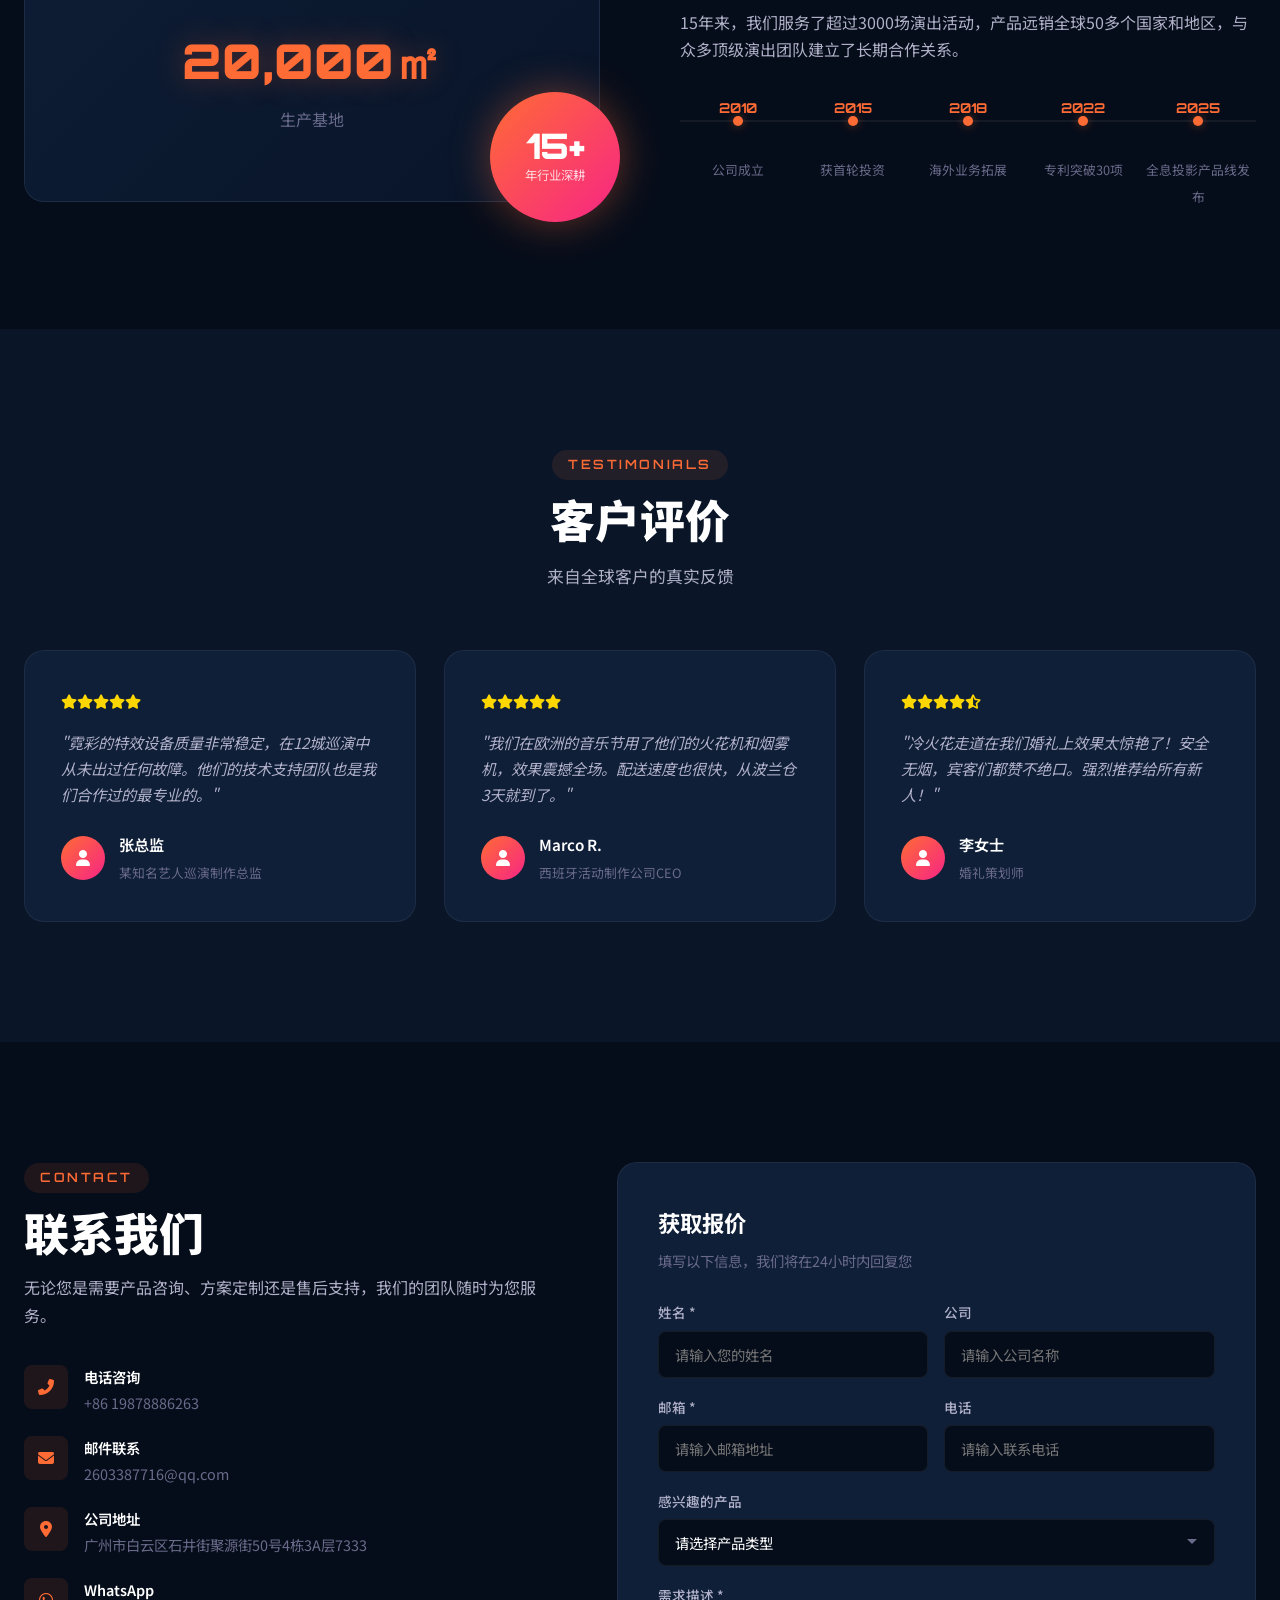
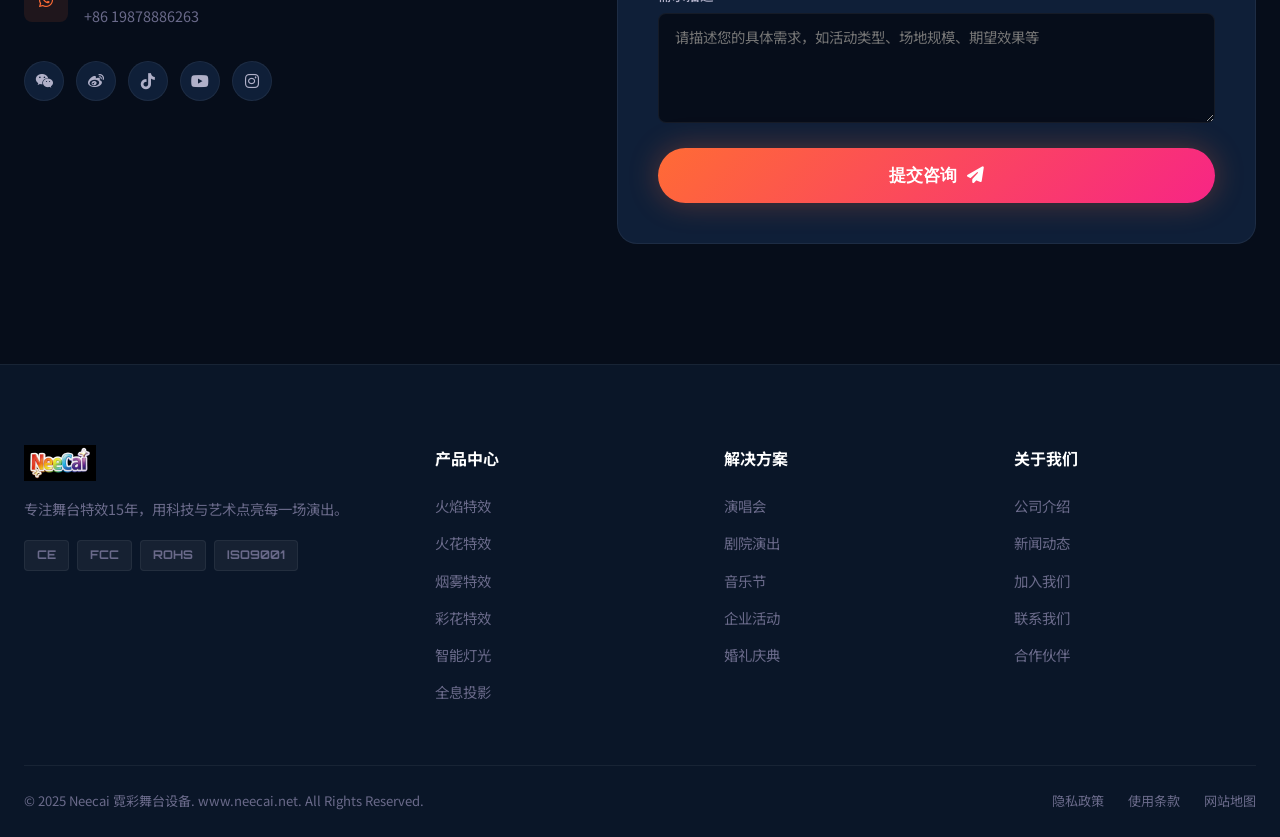
==== commit 6c7e8b60: "更新网站页面 (admin)" ====
--- a/index.html
+++ b/index.html
@@ -5,7 +5,7 @@
     <meta name="viewport" content="width=device-width, initial-scale=1.0">
     <title>霓彩舞台设备 | Neecai - www.neecai.net</title>
     <link rel="canonical" href="https://www.neecai.net/">
-    <link rel="stylesheet" href="style.css?v=1778083612860">
+    <link rel="stylesheet" href="style.css?v=1778120009077">
     <link href="https://fonts.googleapis.com/css2?family=Noto+Sans+SC:wght@300;400;500;700;900&family=Orbitron:wght@400;500;700;900&family=Noto+Sans+ES:wght@300;400;500;700&family=Noto+Sans+PT:wght@300;400;500;700&display=swap" rel="stylesheet">
     <link rel="stylesheet" href="https://cdnjs.cloudflare.com/ajax/libs/font-awesome/6.5.1/css/all.min.css">
 </head>
@@ -20,7 +20,7 @@
             </a>
             <ul class="nav-links" id="navLinks">
                 <li><a href="#home" data-i18n="nav_home">首页</a></li>
-                <li class="has-dropdown"><a href="#products" data-i18n="nav_products">产品中心 <i class="fas fa-chevron-down" style="font-size:10px;margin-left:4px"></i></a><ul class="dropdown-menu" id="productDropdown"><li><a href="#products" data-i18n="dd_item_0"><i class="fas fa-fire" style="margin-right:8px;opacity:.7"></i>火焰特效</a></li><li><a href="#products" data-i18n="dd_item_1"><i class="fas fa-star-half-alt" style="margin-right:8px;opacity:.7"></i>火花特效</a></li><li><a href="#products" data-i18n="dd_item_2"><i class="fas fa-cloud" style="margin-right:8px;opacity:.7"></i>烟雾特效</a></li><li><a href="#products" data-i18n="dd_item_3"><i class="fas fa-gift" style="margin-right:8px;opacity:.7"></i>彩花特效</a></li><li><a href="#products" data-i18n="dd_item_4"><i class="fas fa-lightbulb" style="margin-right:8px;opacity:.7"></i>智能灯光</a></li><li><a href="#products" data-i18n="dd_item_5"><i class="fas fa-cube" style="margin-right:8px;opacity:.7"></i>全息投影</a></li></ul></li>
+                <li class="has-dropdown"><a href="#products" data-i18n="nav_products">产品中心 <i class="fas fa-chevron-down" style="font-size:10px;margin-left:4px"></i></a><ul class="dropdown-menu mega-dropdown" id="productDropdown"></ul></li>
                 <li><a href="#solutions" data-i18n="nav_solutions">解决方案</a></li>
                 <li><a href="#cases" data-i18n="nav_cases">经典案例</a></li>
                 <li><a href="#about" data-i18n="nav_about">关于我们</a></li>
@@ -110,112 +110,7 @@
                 <h2 class="section-title" data-i18n="products_title">产品中心</h2>
                 <p class="section-desc" data-i18n="products_desc">覆盖舞台特效全品类，从火焰到星光，一站式满足你的所有需求</p>
             </div>
-            <div class="product-grid">
-                <!-- 火焰特效 -->
-                <div class="product-card" data-effect="fire">
-                    <div class="product-visual">
-                        <div class="product-icon-wrap fire-glow"><i class="fas fa-fire"></i></div>
-                        <img class="product-img" data-product-img="fire" src="" alt="" style="display:none">
-                    </div>
-                    <div class="product-info">
-                        <h3 data-i18n="p_fire_title">火焰特效</h3>
-                        <p data-i18n="p_fire_desc">专业级舞台火焰机，喷射高度可达8-10米，支持DMX512控制，瞬间点燃全场氛围。</p>
-                        <ul class="product-features">
-                            <li><i class="fas fa-check"></i> <span data-i18n="p_fire_f1">多种火焰形态</span></li>
-                            <li><i class="fas fa-check"></i> <span data-i18n="p_fire_f2">智能安全防护</span></li>
-                            <li><i class="fas fa-check"></i> <span data-i18n="p_fire_f3">DMX512控制</span></li>
-                        </ul>
-                        <a href="#" class="product-link" data-i18n="learn_more">了解更多 <i class="fas fa-arrow-right"></i></a>
-                    </div>
-                </div>
-                <!-- 火花特效 -->
-                <div class="product-card" data-effect="spark">
-                    <div class="product-visual">
-                        <div class="product-icon-wrap spark-glow"><i class="fas fa-star-half-alt"></i></div>
-                        <img class="product-img" data-product-img="spark" src="" alt="" style="display:none">
-                    </div>
-                    <div class="product-info">
-                        <h3 data-i18n="p_spark_title">火花特效</h3>
-                        <p data-i18n="p_spark_desc">冷火花机系列，无烟无味安全环保，可变高度与密度，打造如梦如幻的视觉盛宴。</p>
-                        <ul class="product-features">
-                            <li><i class="fas fa-check"></i> <span data-i18n="p_spark_f1">冷火花技术</span></li>
-                            <li><i class="fas fa-check"></i> <span data-i18n="p_spark_f2">可调喷射高度</span></li>
-                            <li><i class="fas fa-check"></i> <span data-i18n="p_spark_f3">防水等级IP55</span></li>
-                        </ul>
-                        <a href="#" class="product-link" data-i18n="learn_more">了解更多 <i class="fas fa-arrow-right"></i></a>
-                    </div>
-                </div>
-                <!-- 烟雾特效 -->
-                <div class="product-card" data-effect="smoke">
-                    <div class="product-visual">
-                        <div class="product-icon-wrap smoke-glow"><i class="fas fa-cloud"></i></div>
-                        <img class="product-img" data-product-img="smoke" src="" alt="" style="display:none">
-                    </div>
-                    <div class="product-info">
-                        <h3 data-i18n="p_smoke_title">烟雾特效</h3>
-                        <p data-i18n="p_smoke_desc">大功率烟雾机与低烟机，快速铺满舞台，配合灯光营造梦幻层次感。</p>
-                        <ul class="product-features">
-                            <li><i class="fas fa-check"></i> <span data-i18n="p_smoke_f1">超大烟量输出</span></li>
-                            <li><i class="fas fa-check"></i> <span data-i18n="p_smoke_f2">低烟贴地效果</span></li>
-                            <li><i class="fas fa-check"></i> <span data-i18n="p_smoke_f3">环保配方</span></li>
-                        </ul>
-                        <a href="#" class="product-link" data-i18n="learn_more">了解更多 <i class="fas fa-arrow-right"></i></a>
-                    </div>
-                </div>
-                <!-- 彩花特效 -->
-                <div class="product-card" data-effect="confetti">
-                    <div class="product-visual">
-                        <div class="product-icon-wrap confetti-glow"><i class="fas fa-gift"></i></div>
-                        <img class="product-img" data-product-img="confetti" src="" alt="" style="display:none">
-                    </div>
-                    <div class="product-info">
-                        <h3 data-i18n="p_confetti_title">彩花特效</h3>
-                        <p data-i18n="p_confetti_desc">电动彩花机与礼炮，瞬间喷射漫天彩纸彩带，将现场气氛推至最高潮。</p>
-                        <ul class="product-features">
-                            <li><i class="fas fa-check"></i> <span data-i18n="p_confetti_f1">多彩多形态</span></li>
-                            <li><i class="fas fa-check"></i> <span data-i18n="p_confetti_f2">远距离喷射</span></li>
-                            <li><i class="fas fa-check"></i> <span data-i18n="p_confetti_f3">遥控触发</span></li>
-                        </ul>
-                        <a href="#" class="product-link" data-i18n="learn_more">了解更多 <i class="fas fa-arrow-right"></i></a>
-                    </div>
-                </div>
-                <!-- 智能灯光 -->
-                <div class="product-card" data-effect="light">
-                    <div class="product-visual">
-                        <div class="product-icon-wrap light-glow"><i class="fas fa-lightbulb"></i></div>
-                        <img class="product-img" data-product-img="light" src="" alt="" style="display:none">
-                    </div>
-                    <div class="product-info">
-                        <h3 data-i18n="p_light_title">智能灯光</h3>
-                        <p data-i18n="p_light_desc">专业舞台灯光系统，包含光束灯、染色灯、追光灯，打造极致光影艺术。</p>
-                        <ul class="product-features">
-                            <li><i class="fas fa-check"></i> <span data-i18n="p_light_f1">全彩RGBW</span></li>
-                            <li><i class="fas fa-check"></i> <span data-i18n="p_light_f2">超高亮度</span></li>
-                            <li><i class="fas fa-check"></i> <span data-i18n="p_light_f3">无限联动</span></li>
-                        </ul>
-                        <a href="#" class="product-link" data-i18n="learn_more">了解更多 <i class="fas fa-arrow-right"></i></a>
-                    </div>
-                </div>
-                <!-- 全息投影 -->
-                <div class="product-card" data-effect="hologram">
-                    <div class="product-visual">
-                        <div class="product-icon-wrap holo-glow"><i class="fas fa-cube"></i></div>
-                        <img class="product-img" data-product-img="holo" src="" alt="" style="display:none">
-                    </div>
-                    <div class="product-info">
-                        <h3 data-i18n="p_holo_title">全息投影</h3>
-                        <p data-i18n="p_holo_desc">裸眼3D全息投影系统，虚实融合沉浸式体验，开创舞台视觉新纪元。</p>
-                        <ul class="product-features">
-                            <li><i class="fas fa-check"></i> <span data-i18n="p_holo_f1">裸眼3D效果</span></li>
-                            <li><i class="fas fa-check"></i> <span data-i18n="p_holo_f2">超高清画质</span></li>
-                            <li><i class="fas fa-check"></i> <span data-i18n="p_holo_f3">定制内容</span></li>
-                        </ul>
-                        <a href="#" class="product-link" data-i18n="learn_more">了解更多 <i class="fas fa-arrow-right"></i></a>
-                    </div>
-                </div>
-            </div>
-        </div>
-    </section>
+            <div class="product-layout"><div class="product-sidebar"><div class="product-sidebar-nav"><div class="product-sidebar-title"><i class="fas fa-th-large"></i> <span data-i18n="prod_nav_all">全部产品</span></div><ul class="product-cat-list"><li class="product-cat-item"><button class="product-cat-link active" data-filter-cat="all" onclick="filterProducts('all',this)"><i class="fas fa-border-all cat-icon"></i><span class="cat-label" data-i18n="prod_cat_all">全部</span><span class="cat-count">7</span></button></li></ul></div></div><div class="product-main"><div class="product-grid"><div class="product-card" data-effect="fire" data-cat-id=""><div class="product-visual"><div class="product-icon-wrap fire-glow"><i class="fas fa-fire"></i></div><img class="product-img" data-product-img="fire" src="" alt="火焰特效" style="display:none"></div><div class="product-info"><h3 data-i18n="p_fire_title">火焰特效</h3><p data-i18n="p_fire_desc">专业级舞台火焰机，喷射高度可达8-10米，支持DMX512控制，瞬间点燃全场氛围。</p><ul class="product-features"><li><i class="fas fa-check"></i> <span data-i18n="p_fire_f1">多种火焰形态</span></li><li><i class="fas fa-check"></i> <span data-i18n="p_fire_f2">智能安全防护</span></li><li><i class="fas fa-check"></i> <span data-i18n="p_fire_f3">DMX512控制</span></li></ul><a href="#" class="product-link" data-i18n="learn_more">了解更多 <i class="fas fa-arrow-right"></i></a></div></div><div class="product-card" data-effect="spark" data-cat-id=""><div class="product-visual"><div class="product-icon-wrap spark-glow"><i class="fas fa-star-half-alt"></i></div><img class="product-img" data-product-img="spark" src="" alt="火花特效" style="display:none"></div><div class="product-info"><h3 data-i18n="p_spark_title">火花特效</h3><p data-i18n="p_spark_desc">冷火花机系列，无烟无味安全环保，可变高度与密度，打造如梦如幻的视觉盛宴。</p><ul class="product-features"><li><i class="fas fa-check"></i> <span data-i18n="p_spark_f1">冷火花技术</span></li><li><i class="fas fa-check"></i> <span data-i18n="p_spark_f2">可调喷射高度</span></li><li><i class="fas fa-check"></i> <span data-i18n="p_spark_f3">防水等级IP55</span></li></ul><a href="#" class="product-link" data-i18n="learn_more">了解更多 <i class="fas fa-arrow-right"></i></a></div></div><div class="product-card" data-effect="smoke" data-cat-id=""><div class="product-visual"><div class="product-icon-wrap smoke-glow"><i class="fas fa-cloud"></i></div><img class="product-img" data-product-img="smoke" src="" alt="烟雾特效" style="display:none"></div><div class="product-info"><h3 data-i18n="p_smoke_title">烟雾特效</h3><p data-i18n="p_smoke_desc">大功率烟雾机与低烟机，快速铺满舞台，配合灯光营造梦幻层次感。</p><ul class="product-features"><li><i class="fas fa-check"></i> <span data-i18n="p_smoke_f1">超大烟量输出</span></li><li><i class="fas fa-check"></i> <span data-i18n="p_smoke_f2">低烟贴地效果</span></li><li><i class="fas fa-check"></i> <span data-i18n="p_smoke_f3">环保配方</span></li></ul><a href="#" class="product-link" data-i18n="learn_more">了解更多 <i class="fas fa-arrow-right"></i></a></div></div><div class="product-card" data-effect="confetti" data-cat-id=""><div class="product-visual"><div class="product-icon-wrap confetti-glow"><i class="fas fa-gift"></i></div><img class="product-img" data-product-img="confetti" src="" alt="彩花特效" style="display:none"></div><div class="product-info"><h3 data-i18n="p_confetti_title">彩花特效</h3><p data-i18n="p_confetti_desc">电动彩花机与礼炮，瞬间喷射漫天彩纸彩带，将现场气氛推至最高潮。</p><ul class="product-features"><li><i class="fas fa-check"></i> <span data-i18n="p_confetti_f1">多彩多形态</span></li><li><i class="fas fa-check"></i> <span data-i18n="p_confetti_f2">远距离喷射</span></li><li><i class="fas fa-check"></i> <span data-i18n="p_confetti_f3">遥控触发</span></li></ul><a href="#" class="product-link" data-i18n="learn_more">了解更多 <i class="fas fa-arrow-right"></i></a></div></div><div class="product-card" data-effect="light" data-cat-id=""><div class="product-visual"><div class="product-icon-wrap light-glow"><i class="fas fa-lightbulb"></i></div><img class="product-img" data-product-img="light" src="" alt="智能灯光" style="display:none"></div><div class="product-info"><h3 data-i18n="p_light_title">智能灯光</h3><p data-i18n="p_light_desc">专业舞台灯光系统，包含光束灯、染色灯、追光灯，打造极致光影艺术。</p><ul class="product-features"><li><i class="fas fa-check"></i> <span data-i18n="p_light_f1">全彩RGBW</span></li><li><i class="fas fa-check"></i> <span data-i18n="p_light_f2">超高亮度</span></li><li><i class="fas fa-check"></i> <span data-i18n="p_light_f3">无限联动</span></li></ul><a href="#" class="product-link" data-i18n="learn_more">了解更多 <i class="fas fa-arrow-right"></i></a></div></div><div class="product-card" data-effect="holo" data-cat-id=""><div class="product-visual"><div class="product-icon-wrap holo-glow"><i class="fas fa-cube"></i></div><img class="product-img" data-product-img="holo" src="" alt="全息投影" style="display:none"></div><div class="product-info"><h3 data-i18n="p_holo_title">全息投影</h3><p data-i18n="p_holo_desc">裸眼3D全息投影系统，虚实融合沉浸式体验，开创舞台视觉新纪元。</p><ul class="product-features"><li><i class="fas fa-check"></i> <span data-i18n="p_holo_f1">裸眼3D效果</span></li><li><i class="fas fa-check"></i> <span data-i18n="p_holo_f2">超高清画质</span></li><li><i class="fas fa-check"></i> <span data-i18n="p_holo_f3">定制内容</span></li></ul><a href="#" class="product-link" data-i18n="learn_more">了解更多 <i class="fas fa-arrow-right"></i></a></div></div><div class="product-card" data-effect="product_1778119807296" data-cat-id=""><div class="product-visual"><div class="product-icon-wrap product_1778119807296-glow"><i class="fas fa-star"></i></div><img class="product-img" data-product-img="product_1778119807296" src="" alt="新产品" style="display:none"></div><div class="product-info"><h3 data-i18n="p_product_1778119807296_title">新产品</h3><p data-i18n="p_product_1778119807296_desc">产品描述</p><ul class="product-features"><li><i class="fas fa-check"></i> <span data-i18n="p_product_1778119807296_f1">特性1</span></li><li><i class="fas fa-check"></i> <span data-i18n="p_product_1778119807296_f2">特性2</span></li><li><i class="fas fa-check"></i> <span data-i18n="p_product_1778119807296_f3">特性3</span></li></ul><a href="#" class="product-link" data-i18n="learn_more">了解更多 <i class="fas fa-arrow-right"></i></a></div></div></div></div></div></div></section>
 
     <!-- 解决方案 -->
     <section class="solutions" id="solutions">
@@ -615,7 +510,7 @@
         </div>
     </div>
 
-    <script data-cfasync="false" src="/cdn-cgi/scripts/5c5dd728/cloudflare-static/email-decode.min.js"></script><script data-cfasync="false" src="/cdn-cgi/scripts/5c5dd728/cloudflare-static/email-decode.min.js"></script><script data-cfasync="false" src="/cdn-cgi/scripts/5c5dd728/cloudflare-static/email-decode.min.js" defer></script><script src="script.js?v=1778083612860"></script>
+    <script data-cfasync="false" src="/cdn-cgi/scripts/5c5dd728/cloudflare-static/email-decode.min.js"></script><script data-cfasync="false" src="/cdn-cgi/scripts/5c5dd728/cloudflare-static/email-decode.min.js"></script><script data-cfasync="false" src="/cdn-cgi/scripts/5c5dd728/cloudflare-static/email-decode.min.js"></script><script data-cfasync="false" src="/cdn-cgi/scripts/5c5dd728/cloudflare-static/email-decode.min.js" defer></script><script src="script.js?v=1778120009077"></script>
     <script>
     // 首次访问询盘弹窗（内联确保执行）
     (function(){
--- a/style.css
+++ b/style.css
@@ -228,6 +228,11 @@
     border-left: 1px solid var(--border-color);
 }
 
+.has-dropdown:hover > .dropdown-menu {
+    opacity: 1;
+    visibility: visible;
+    transform: translateX(-50%) translateY(0);
+}
 .dropdown-menu.show {
     opacity: 1;
     visibility: visible;
@@ -279,6 +284,14 @@
     .dropdown-menu::before {
         display: none;
     }
+    .has-dropdown:hover > .dropdown-menu,
+    .has-dropdown.active > .dropdown-menu {
+        opacity: 1;
+        visibility: visible;
+        max-height: 500px;
+        padding: 4px 0 4px 16px;
+        display: block;
+    }
     .dropdown-menu.show {
         opacity: 1;
         visibility: visible;
@@ -289,6 +302,90 @@
     .dropdown-menu li a {
         padding: 8px 12px;
         font-size: 0.85rem;
+    }
+    .dropdown-menu .dd-cat-label {
+        font-size: 0.8rem;
+        padding: 6px 12px 4px;
+    }
+}
+
+/* --- 产品 Mega Dropdown (桌面端) --- */
+@media (min-width: 769px) {
+    .dropdown-menu.mega-dropdown {
+        position: absolute;
+        top: calc(100% + 12px);
+        left: 50%;
+        transform: translateX(-50%) translateY(-8px);
+        min-width: 680px;
+        max-width: 800px;
+        background: var(--bg-card);
+        border: 1px solid var(--border-color);
+        border-radius: var(--radius-md);
+        padding: 0;
+        opacity: 0;
+        visibility: hidden;
+        transition: all 0.3s cubic-bezier(0.16, 1, 0.3, 1);
+        z-index: 1000;
+        box-shadow: 0 20px 60px rgba(0, 0, 0, 0.5);
+        backdrop-filter: blur(20px);
+        display: grid;
+        grid-template-columns: repeat(3, 1fr);
+        gap: 0;
+    }
+
+    .dropdown-menu.mega-dropdown::before {
+        content: '';
+        position: absolute;
+        top: -6px;
+        left: 50%;
+        transform: translateX(-50%) rotate(45deg);
+        width: 12px;
+        height: 12px;
+        background: var(--bg-card);
+        border-top: 1px solid var(--border-color);
+        border-left: 1px solid var(--border-color);
+    }
+
+    .dropdown-menu.mega-dropdown.show {
+        opacity: 1;
+        visibility: visible;
+        transform: translateX(-50%) translateY(0);
+    }
+
+    .dd-cat-group {
+        padding: 8px;
+        border-right: 1px solid var(--border-color);
+    }
+
+    .dd-cat-group:last-child {
+        border-right: none;
+    }
+
+    .dd-cat-label {
+        display: flex;
+        align-items: center;
+        gap: 8px;
+        padding: 10px 12px 6px;
+        font-size: 0.82rem;
+        font-weight: 700;
+        color: var(--text-muted);
+        text-transform: uppercase;
+        letter-spacing: 0.05em;
+    }
+
+    .dd-cat-label i {
+        color: var(--accent-fire);
+        font-size: 13px;
+    }
+
+    .dd-cat-group .dd-cat-label + a {
+        margin-top: 2px;
+    }
+
+    .dropdown-menu.mega-dropdown li a {
+        padding: 9px 12px;
+        border-radius: var(--radius-sm);
+        font-size: 0.88rem;
     }
 }
 
@@ -699,18 +796,38 @@
     z-index: 1;
 }
 
-.product-grid {
-    display: grid;
-    grid-template-columns: repeat(3, 1fr);
-    gap: 28px;
-}
+.products .container {
+    max-width: 1400px;
+}
+
+/* 产品分类标题 & 左侧导航 + 右侧产品网格布局 */
+.product-layout{display:flex;gap:32px;align-items:flex-start}
+.product-sidebar{width:240px;flex-shrink:0;position:sticky;top:100px}
+.product-sidebar-nav{background:var(--bg-card);border:1px solid var(--border-color);border-radius:var(--radius-lg);overflow:hidden}
+.product-sidebar-title{padding:16px 20px;font-size:15px;font-weight:700;color:var(--text-primary);border-bottom:1px solid var(--border-color);display:flex;align-items:center;gap:8px}
+.product-sidebar-title i{color:var(--accent-fire);font-size:14px}
+.product-cat-list{list-style:none;padding:8px}
+.product-cat-item{margin-bottom:2px}
+.product-cat-link{display:flex;align-items:center;gap:10px;padding:11px 16px;border-radius:var(--radius-sm);color:var(--text-secondary);font-size:0.92rem;font-weight:500;cursor:pointer;transition:all .2s;text-decoration:none;border:none;background:none;width:100%;text-align:left;font-family:inherit}
+.product-cat-link i.cat-icon{color:var(--accent-fire);font-size:14px;width:18px;text-align:center;opacity:.7;transition:opacity .2s}
+.product-cat-link .cat-label{flex:1}
+.product-cat-link .cat-count{font-size:12px;color:var(--text-muted);background:rgba(255,255,255,.04);padding:2px 8px;border-radius:50px}
+.product-cat-link:hover,.product-cat-link.active{background:rgba(255,107,53,.1);color:var(--text-primary)}
+.product-cat-link:hover i.cat-icon,.product-cat-link.active i.cat-icon{opacity:1}
+.product-cat-link.active{color:var(--accent-fire);background:rgba(255,107,53,.12)}
+.product-cat-link.active::before{content:'';position:absolute;left:0;top:50%;transform:translateY(-50%);width:3px;height:20px;background:var(--accent-fire);border-radius:0 3px 3px 0}
+.product-cat-link{position:relative}
+.product-main{flex:1;min-width:0}
+.product-category-title{display:none}
+/* 产品卡片统一样式（不再按分类分组显示，由JS控制显示） */
+.product-grid{display:grid;grid-template-columns:repeat(3,1fr);gap:28px}
 
 .product-card {
     background: var(--bg-card);
     border: 1px solid var(--border-color);
     border-radius: var(--radius-lg);
     overflow: hidden;
-    transition: all 0.4s ease;
+    transition: all 0.4s ease, opacity 0.3s ease;
     position: relative;
 }
 
@@ -1959,6 +2076,44 @@
         grid-template-columns: repeat(2, 1fr);
     }
 
+    .product-layout {
+        flex-direction: column;
+    }
+
+    .product-sidebar {
+        width: 100%;
+        position: static;
+    }
+
+    .product-cat-list {
+        display: flex;
+        flex-wrap: wrap;
+        gap: 6px;
+        padding: 10px;
+    }
+
+    .product-cat-item {
+        margin-bottom: 0;
+    }
+
+    .product-cat-link {
+        padding: 8px 14px;
+        font-size: 0.85rem;
+        border-radius: 50px;
+        background: rgba(255, 255, 255, 0.04);
+        border: 1px solid var(--border-color);
+    }
+
+    .product-cat-link.active {
+        background: var(--accent-fire);
+        color: #fff;
+        border-color: var(--accent-fire);
+    }
+
+    .product-cat-link.active::before {
+        display: none;
+    }
+
     .cases-grid {
         grid-template-columns: repeat(2, 1fr);
     }
@@ -2065,6 +2220,10 @@
         grid-template-columns: 1fr;
     }
 
+    .product-cat-link .cat-count {
+        display: none;
+    }
+
     .solution-layout {
         grid-template-columns: 1fr;
         gap: 32px;
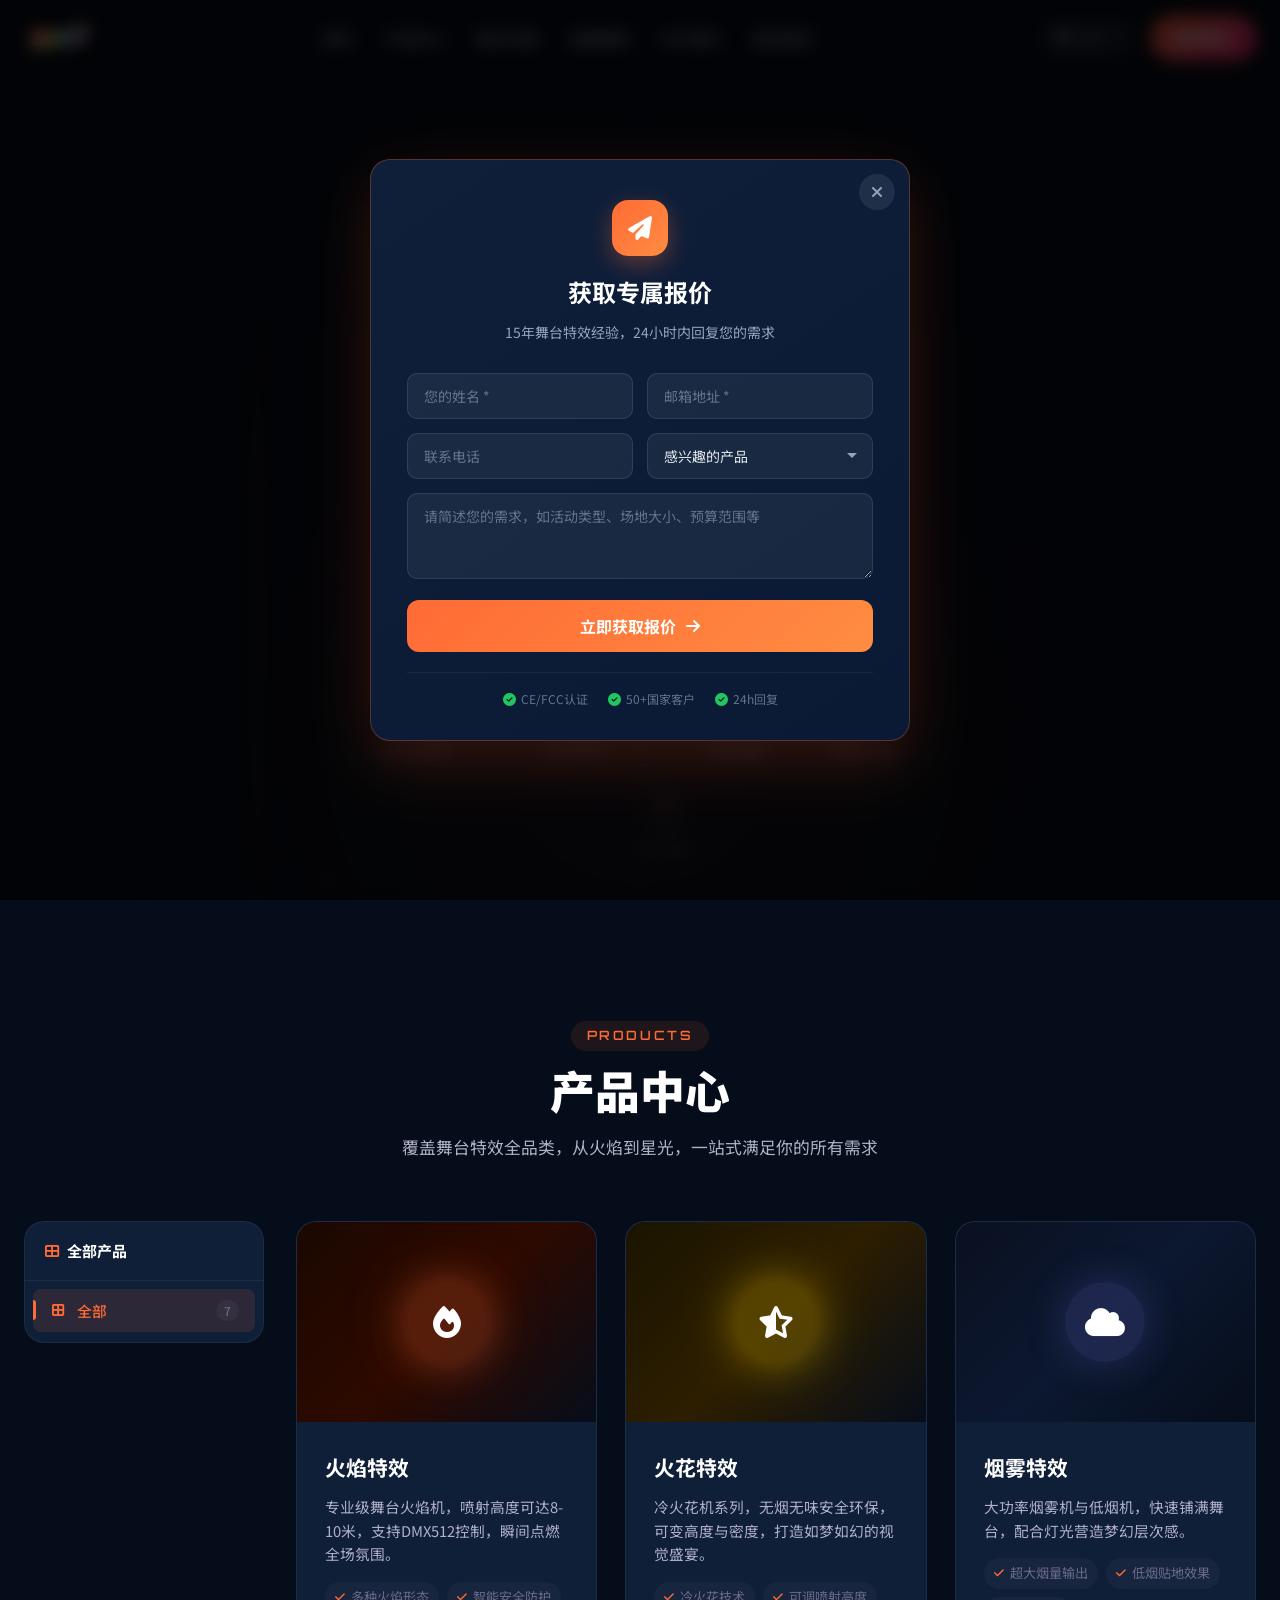
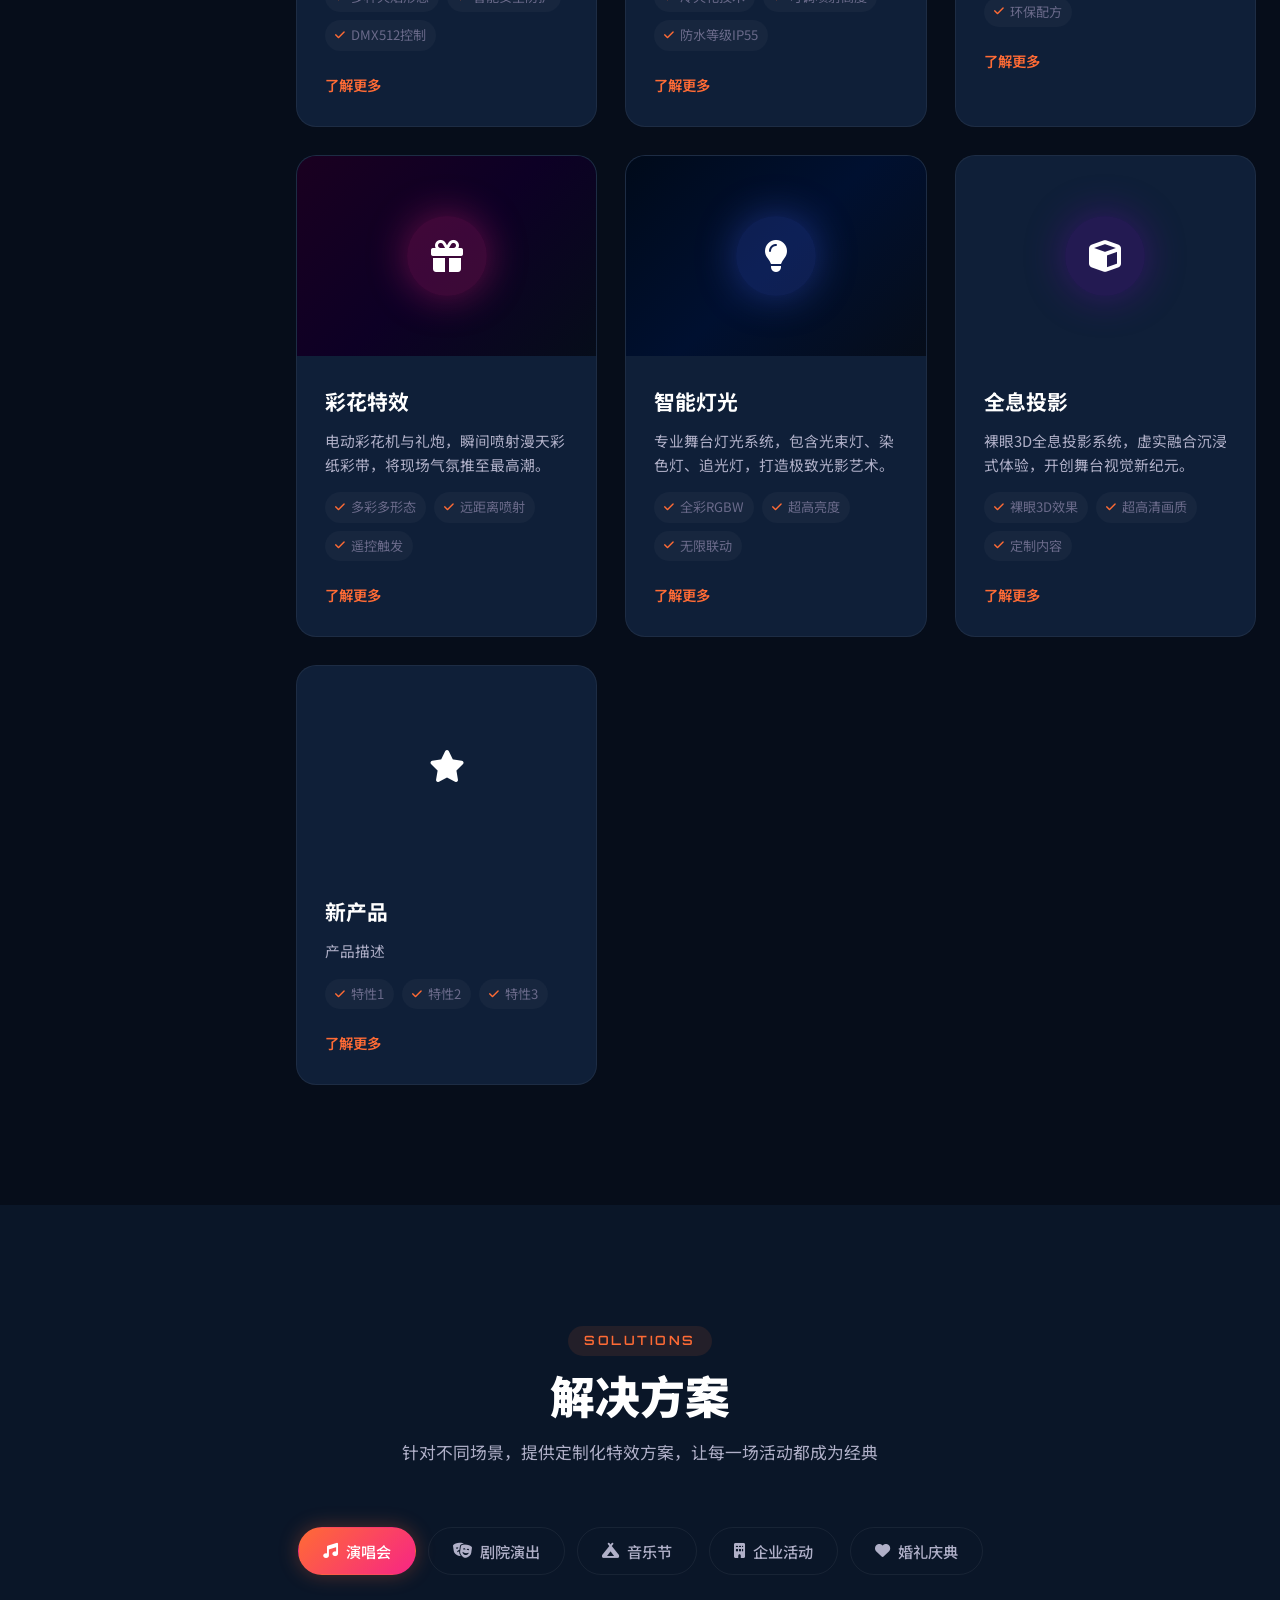
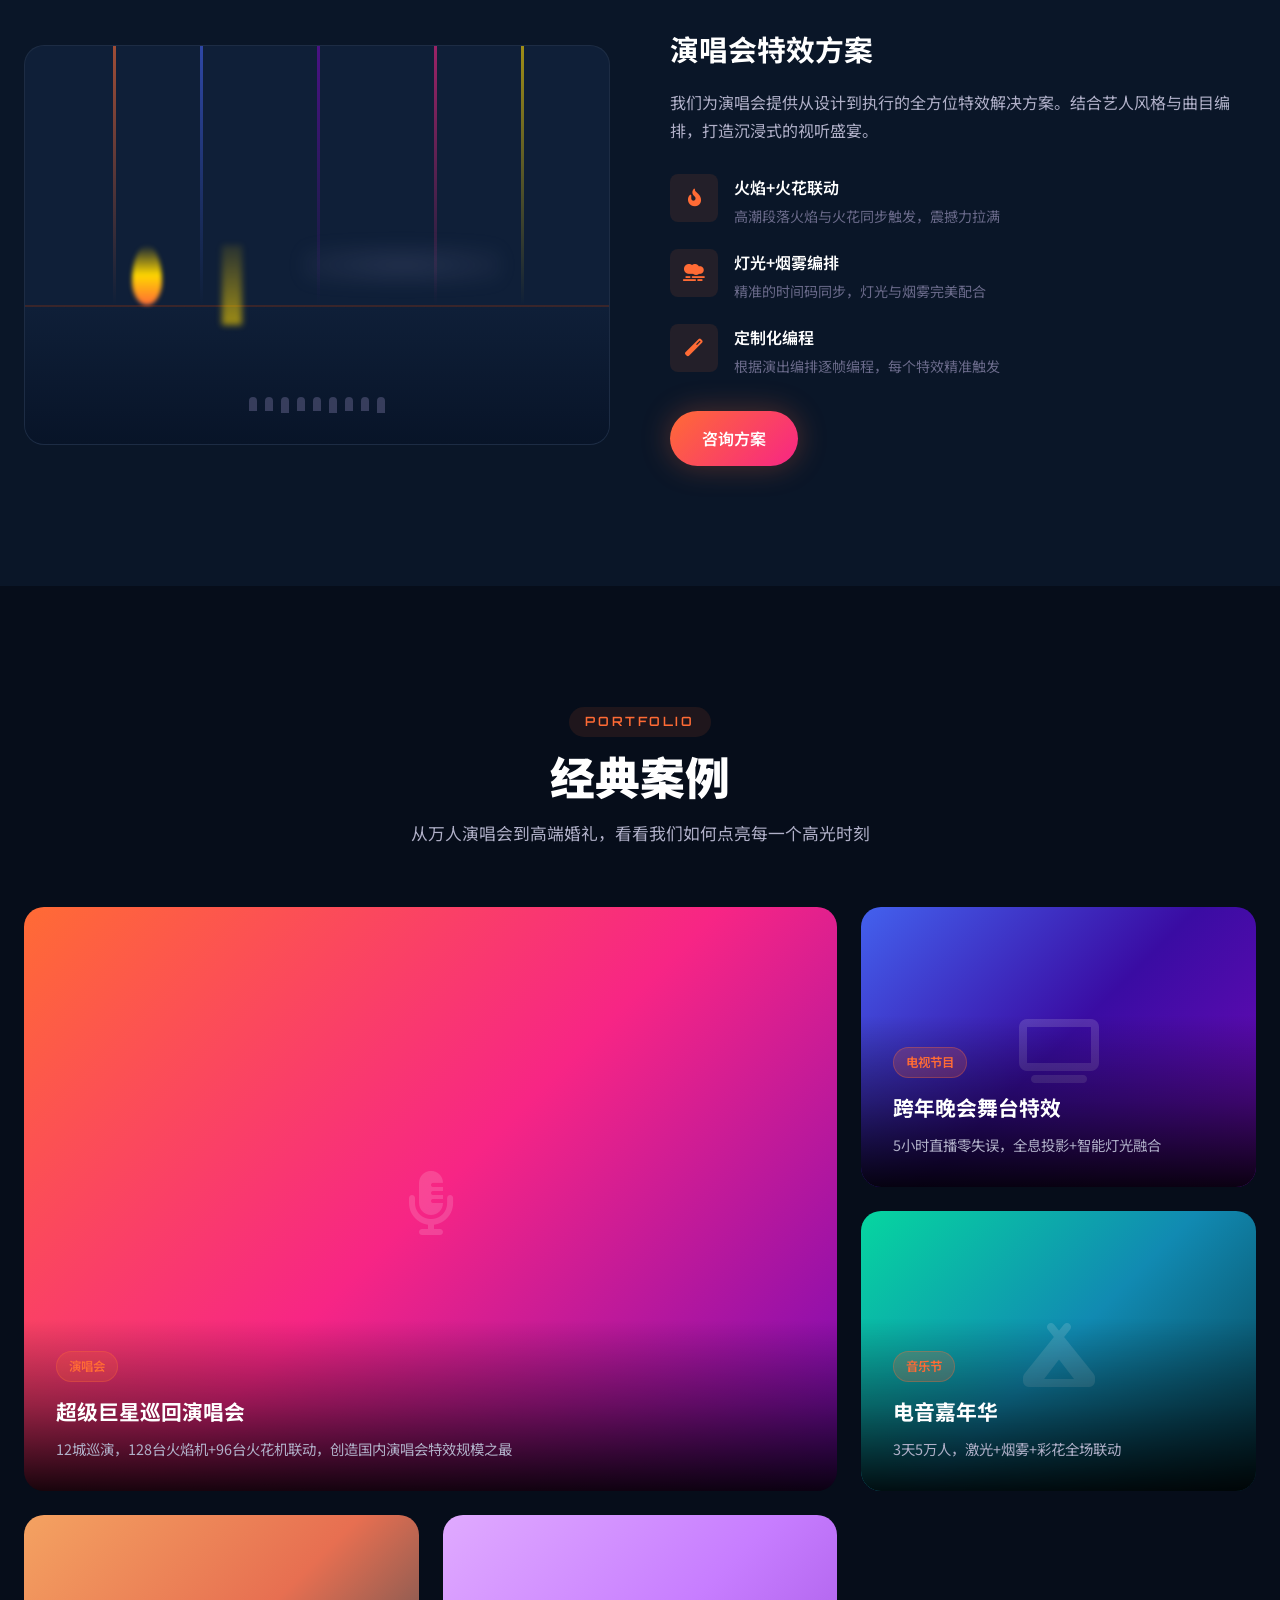
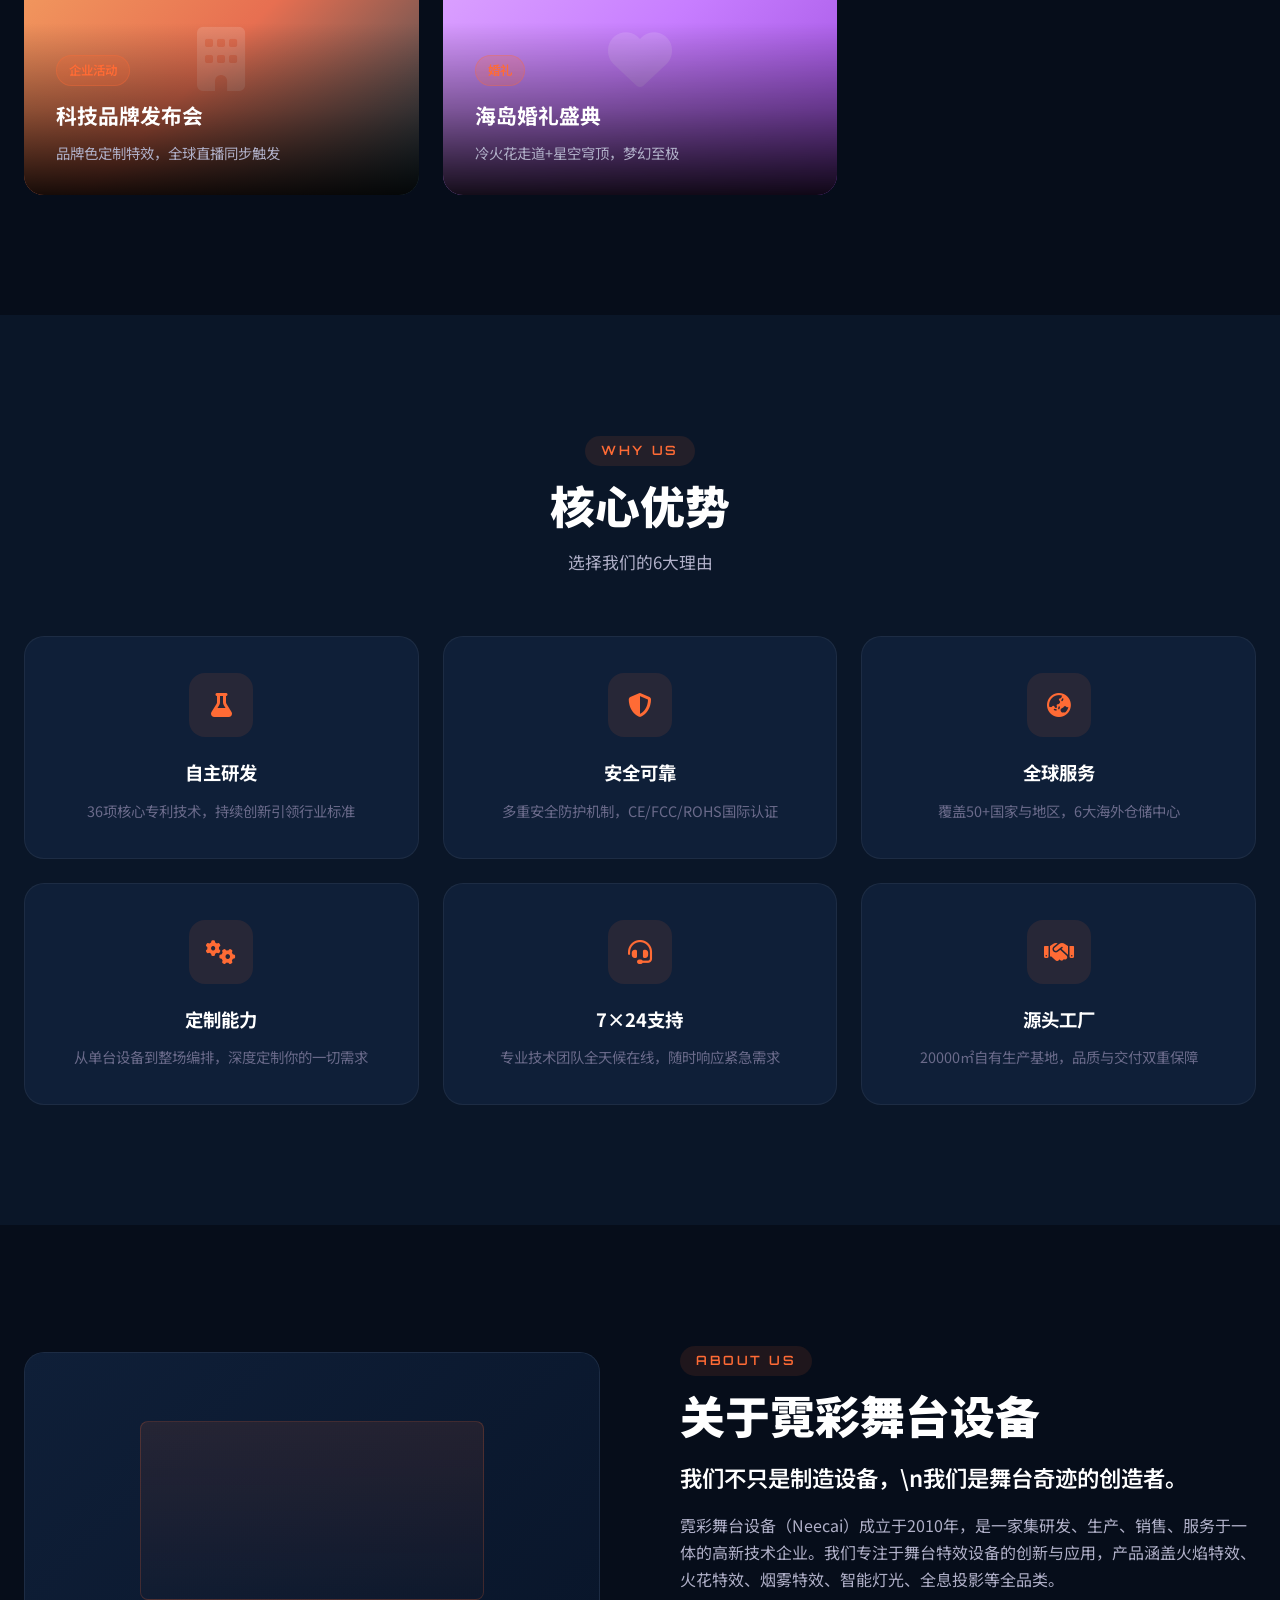
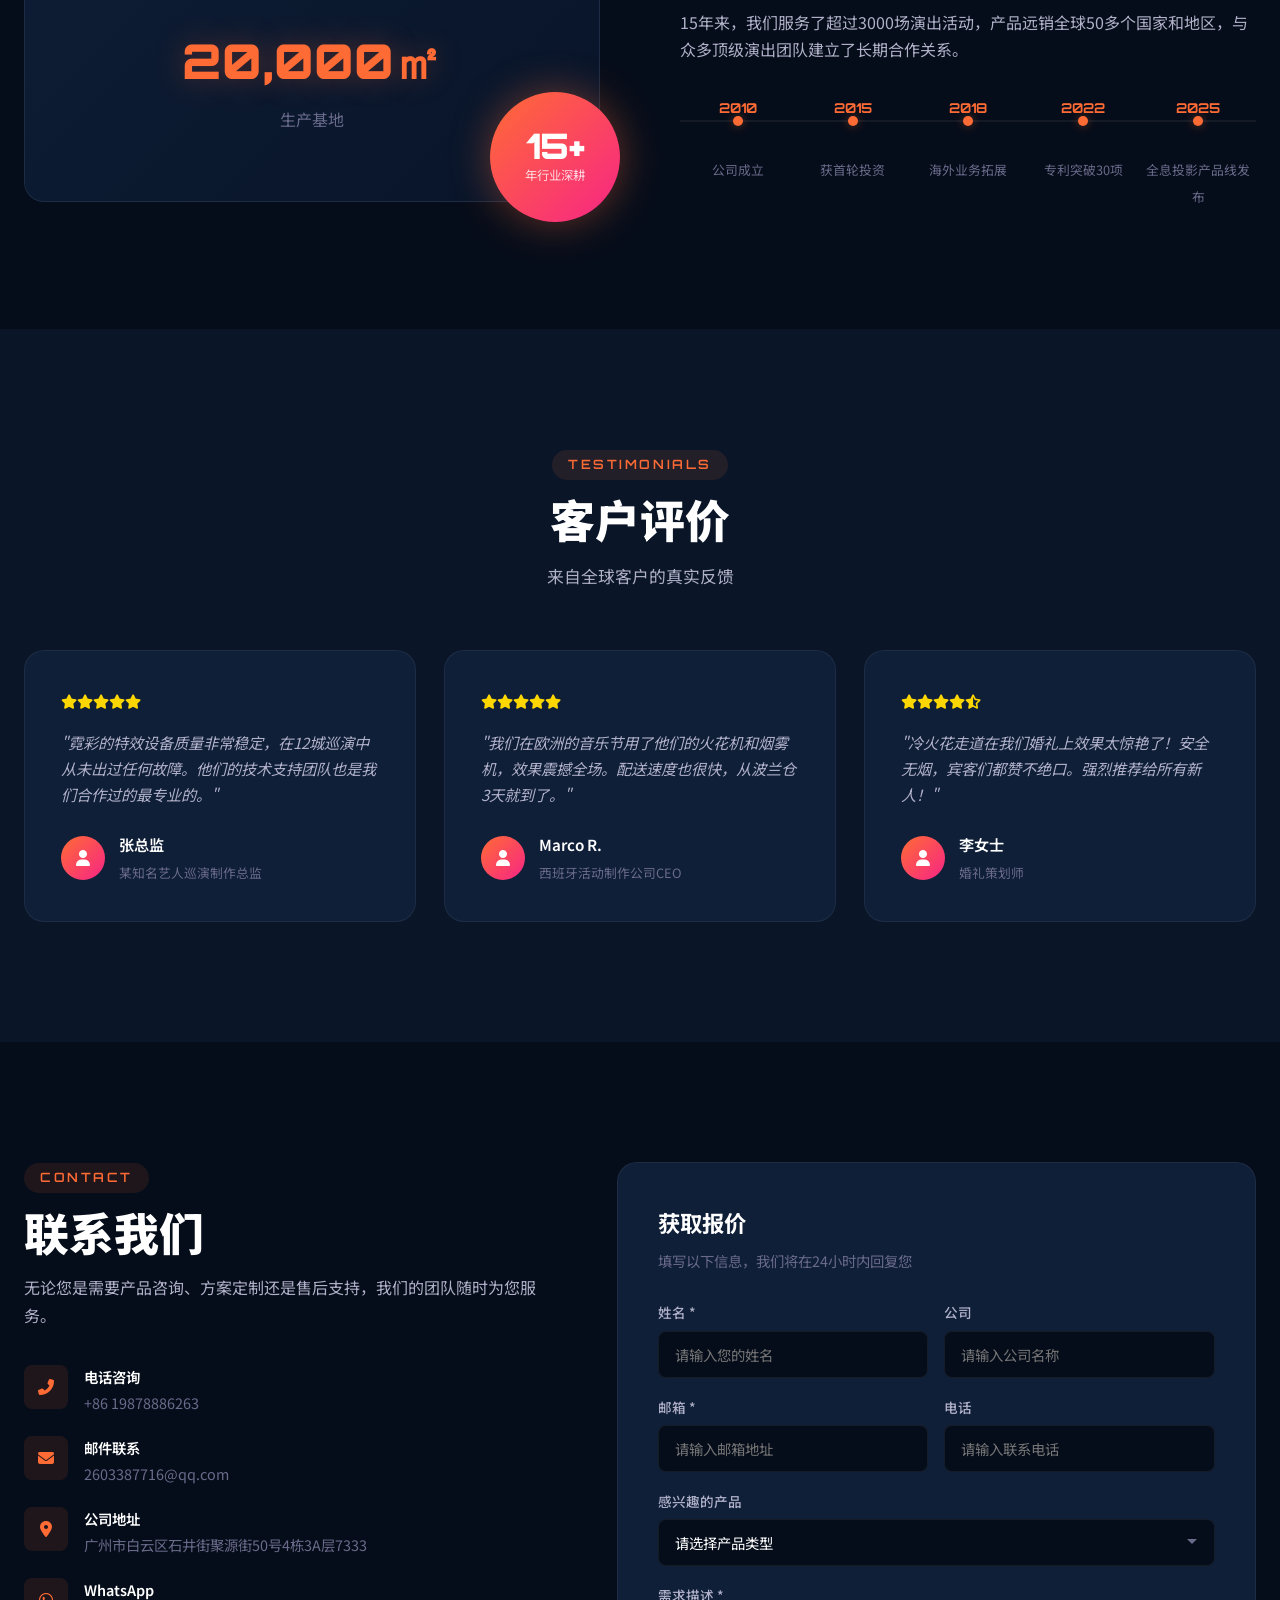
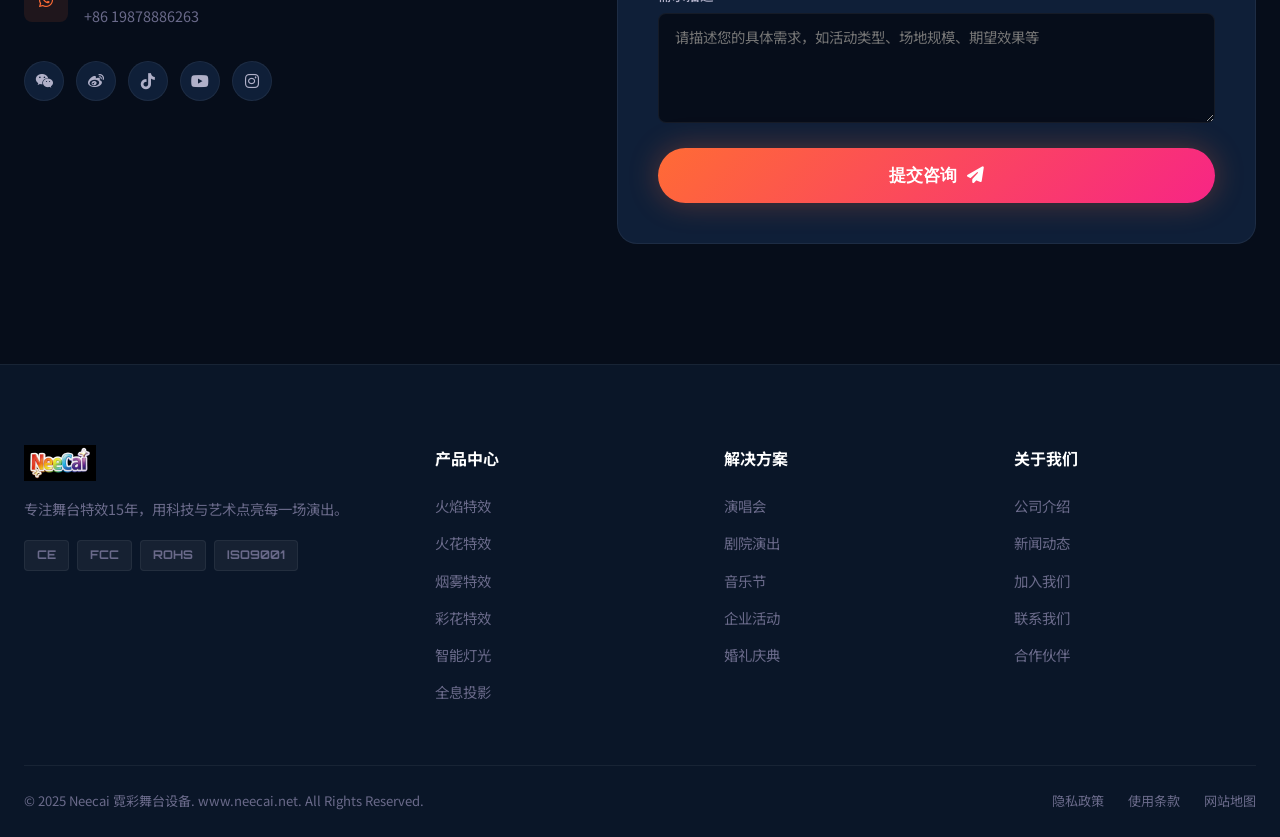
==== commit 069885f7: "更新网站页面 (admin)" ====
--- a/index.html
+++ b/index.html
@@ -5,7 +5,7 @@
     <meta name="viewport" content="width=device-width, initial-scale=1.0">
     <title>霓彩舞台设备 | Neecai - www.neecai.net</title>
     <link rel="canonical" href="https://www.neecai.net/">
-    <link rel="stylesheet" href="style.css?v=1778120009077">
+    <link rel="stylesheet" href="style.css?v=1778120628540">
     <link href="https://fonts.googleapis.com/css2?family=Noto+Sans+SC:wght@300;400;500;700;900&family=Orbitron:wght@400;500;700;900&family=Noto+Sans+ES:wght@300;400;500;700&family=Noto+Sans+PT:wght@300;400;500;700&display=swap" rel="stylesheet">
     <link rel="stylesheet" href="https://cdnjs.cloudflare.com/ajax/libs/font-awesome/6.5.1/css/all.min.css">
 </head>
@@ -110,7 +110,7 @@
                 <h2 class="section-title" data-i18n="products_title">产品中心</h2>
                 <p class="section-desc" data-i18n="products_desc">覆盖舞台特效全品类，从火焰到星光，一站式满足你的所有需求</p>
             </div>
-            <div class="product-layout"><div class="product-sidebar"><div class="product-sidebar-nav"><div class="product-sidebar-title"><i class="fas fa-th-large"></i> <span data-i18n="prod_nav_all">全部产品</span></div><ul class="product-cat-list"><li class="product-cat-item"><button class="product-cat-link active" data-filter-cat="all" onclick="filterProducts('all',this)"><i class="fas fa-border-all cat-icon"></i><span class="cat-label" data-i18n="prod_cat_all">全部</span><span class="cat-count">7</span></button></li></ul></div></div><div class="product-main"><div class="product-grid"><div class="product-card" data-effect="fire" data-cat-id=""><div class="product-visual"><div class="product-icon-wrap fire-glow"><i class="fas fa-fire"></i></div><img class="product-img" data-product-img="fire" src="" alt="火焰特效" style="display:none"></div><div class="product-info"><h3 data-i18n="p_fire_title">火焰特效</h3><p data-i18n="p_fire_desc">专业级舞台火焰机，喷射高度可达8-10米，支持DMX512控制，瞬间点燃全场氛围。</p><ul class="product-features"><li><i class="fas fa-check"></i> <span data-i18n="p_fire_f1">多种火焰形态</span></li><li><i class="fas fa-check"></i> <span data-i18n="p_fire_f2">智能安全防护</span></li><li><i class="fas fa-check"></i> <span data-i18n="p_fire_f3">DMX512控制</span></li></ul><a href="#" class="product-link" data-i18n="learn_more">了解更多 <i class="fas fa-arrow-right"></i></a></div></div><div class="product-card" data-effect="spark" data-cat-id=""><div class="product-visual"><div class="product-icon-wrap spark-glow"><i class="fas fa-star-half-alt"></i></div><img class="product-img" data-product-img="spark" src="" alt="火花特效" style="display:none"></div><div class="product-info"><h3 data-i18n="p_spark_title">火花特效</h3><p data-i18n="p_spark_desc">冷火花机系列，无烟无味安全环保，可变高度与密度，打造如梦如幻的视觉盛宴。</p><ul class="product-features"><li><i class="fas fa-check"></i> <span data-i18n="p_spark_f1">冷火花技术</span></li><li><i class="fas fa-check"></i> <span data-i18n="p_spark_f2">可调喷射高度</span></li><li><i class="fas fa-check"></i> <span data-i18n="p_spark_f3">防水等级IP55</span></li></ul><a href="#" class="product-link" data-i18n="learn_more">了解更多 <i class="fas fa-arrow-right"></i></a></div></div><div class="product-card" data-effect="smoke" data-cat-id=""><div class="product-visual"><div class="product-icon-wrap smoke-glow"><i class="fas fa-cloud"></i></div><img class="product-img" data-product-img="smoke" src="" alt="烟雾特效" style="display:none"></div><div class="product-info"><h3 data-i18n="p_smoke_title">烟雾特效</h3><p data-i18n="p_smoke_desc">大功率烟雾机与低烟机，快速铺满舞台，配合灯光营造梦幻层次感。</p><ul class="product-features"><li><i class="fas fa-check"></i> <span data-i18n="p_smoke_f1">超大烟量输出</span></li><li><i class="fas fa-check"></i> <span data-i18n="p_smoke_f2">低烟贴地效果</span></li><li><i class="fas fa-check"></i> <span data-i18n="p_smoke_f3">环保配方</span></li></ul><a href="#" class="product-link" data-i18n="learn_more">了解更多 <i class="fas fa-arrow-right"></i></a></div></div><div class="product-card" data-effect="confetti" data-cat-id=""><div class="product-visual"><div class="product-icon-wrap confetti-glow"><i class="fas fa-gift"></i></div><img class="product-img" data-product-img="confetti" src="" alt="彩花特效" style="display:none"></div><div class="product-info"><h3 data-i18n="p_confetti_title">彩花特效</h3><p data-i18n="p_confetti_desc">电动彩花机与礼炮，瞬间喷射漫天彩纸彩带，将现场气氛推至最高潮。</p><ul class="product-features"><li><i class="fas fa-check"></i> <span data-i18n="p_confetti_f1">多彩多形态</span></li><li><i class="fas fa-check"></i> <span data-i18n="p_confetti_f2">远距离喷射</span></li><li><i class="fas fa-check"></i> <span data-i18n="p_confetti_f3">遥控触发</span></li></ul><a href="#" class="product-link" data-i18n="learn_more">了解更多 <i class="fas fa-arrow-right"></i></a></div></div><div class="product-card" data-effect="light" data-cat-id=""><div class="product-visual"><div class="product-icon-wrap light-glow"><i class="fas fa-lightbulb"></i></div><img class="product-img" data-product-img="light" src="" alt="智能灯光" style="display:none"></div><div class="product-info"><h3 data-i18n="p_light_title">智能灯光</h3><p data-i18n="p_light_desc">专业舞台灯光系统，包含光束灯、染色灯、追光灯，打造极致光影艺术。</p><ul class="product-features"><li><i class="fas fa-check"></i> <span data-i18n="p_light_f1">全彩RGBW</span></li><li><i class="fas fa-check"></i> <span data-i18n="p_light_f2">超高亮度</span></li><li><i class="fas fa-check"></i> <span data-i18n="p_light_f3">无限联动</span></li></ul><a href="#" class="product-link" data-i18n="learn_more">了解更多 <i class="fas fa-arrow-right"></i></a></div></div><div class="product-card" data-effect="holo" data-cat-id=""><div class="product-visual"><div class="product-icon-wrap holo-glow"><i class="fas fa-cube"></i></div><img class="product-img" data-product-img="holo" src="" alt="全息投影" style="display:none"></div><div class="product-info"><h3 data-i18n="p_holo_title">全息投影</h3><p data-i18n="p_holo_desc">裸眼3D全息投影系统，虚实融合沉浸式体验，开创舞台视觉新纪元。</p><ul class="product-features"><li><i class="fas fa-check"></i> <span data-i18n="p_holo_f1">裸眼3D效果</span></li><li><i class="fas fa-check"></i> <span data-i18n="p_holo_f2">超高清画质</span></li><li><i class="fas fa-check"></i> <span data-i18n="p_holo_f3">定制内容</span></li></ul><a href="#" class="product-link" data-i18n="learn_more">了解更多 <i class="fas fa-arrow-right"></i></a></div></div><div class="product-card" data-effect="product_1778119807296" data-cat-id=""><div class="product-visual"><div class="product-icon-wrap product_1778119807296-glow"><i class="fas fa-star"></i></div><img class="product-img" data-product-img="product_1778119807296" src="" alt="新产品" style="display:none"></div><div class="product-info"><h3 data-i18n="p_product_1778119807296_title">新产品</h3><p data-i18n="p_product_1778119807296_desc">产品描述</p><ul class="product-features"><li><i class="fas fa-check"></i> <span data-i18n="p_product_1778119807296_f1">特性1</span></li><li><i class="fas fa-check"></i> <span data-i18n="p_product_1778119807296_f2">特性2</span></li><li><i class="fas fa-check"></i> <span data-i18n="p_product_1778119807296_f3">特性3</span></li></ul><a href="#" class="product-link" data-i18n="learn_more">了解更多 <i class="fas fa-arrow-right"></i></a></div></div></div></div></div></div></section>
+            <div class="product-layout"><div class="product-sidebar"><div class="product-sidebar-nav"><div class="product-sidebar-title"><i class="fas fa-th-large"></i> <span data-i18n="prod_nav_all">全部产品</span></div><ul class="product-cat-list"><li class="product-cat-item"><button class="product-cat-link active" data-filter-cat="all" onclick="filterProducts('all',this)"><i class="fas fa-border-all cat-icon"></i><span class="cat-label" data-i18n="prod_cat_all">全部</span><span class="cat-count">7</span></button></li></ul></div></div><div class="product-main"><div class="product-grid"><div class="product-card" data-effect="fire" data-cat-id=""><div class="product-visual"><div class="product-icon-wrap fire-glow"><i class="fas fa-fire"></i></div><img class="product-img" data-product-img="fire" src="" alt="" style="display:none"></div><div class="product-info"><h3 data-i18n="p_fire_title">火焰特效</h3><p data-i18n="p_fire_desc">专业级舞台火焰机，喷射高度可达8-10米，支持DMX512控制，瞬间点燃全场氛围。</p><ul class="product-features"><li><i class="fas fa-check"></i> <span data-i18n="p_fire_f1">多种火焰形态</span></li><li><i class="fas fa-check"></i> <span data-i18n="p_fire_f2">智能安全防护</span></li><li><i class="fas fa-check"></i> <span data-i18n="p_fire_f3">DMX512控制</span></li></ul><a href="#" class="product-link" data-i18n="learn_more">了解更多 <i class="fas fa-arrow-right"></i></a></div></div><div class="product-card" data-effect="spark" data-cat-id=""><div class="product-visual"><div class="product-icon-wrap spark-glow"><i class="fas fa-star-half-alt"></i></div><img class="product-img" data-product-img="spark" src="" alt="" style="display:none"></div><div class="product-info"><h3 data-i18n="p_spark_title">火花特效</h3><p data-i18n="p_spark_desc">冷火花机系列，无烟无味安全环保，可变高度与密度，打造如梦如幻的视觉盛宴。</p><ul class="product-features"><li><i class="fas fa-check"></i> <span data-i18n="p_spark_f1">冷火花技术</span></li><li><i class="fas fa-check"></i> <span data-i18n="p_spark_f2">可调喷射高度</span></li><li><i class="fas fa-check"></i> <span data-i18n="p_spark_f3">防水等级IP55</span></li></ul><a href="#" class="product-link" data-i18n="learn_more">了解更多 <i class="fas fa-arrow-right"></i></a></div></div><div class="product-card" data-effect="smoke" data-cat-id=""><div class="product-visual"><div class="product-icon-wrap smoke-glow"><i class="fas fa-cloud"></i></div><img class="product-img" data-product-img="smoke" src="" alt="" style="display:none"></div><div class="product-info"><h3 data-i18n="p_smoke_title">烟雾特效</h3><p data-i18n="p_smoke_desc">大功率烟雾机与低烟机，快速铺满舞台，配合灯光营造梦幻层次感。</p><ul class="product-features"><li><i class="fas fa-check"></i> <span data-i18n="p_smoke_f1">超大烟量输出</span></li><li><i class="fas fa-check"></i> <span data-i18n="p_smoke_f2">低烟贴地效果</span></li><li><i class="fas fa-check"></i> <span data-i18n="p_smoke_f3">环保配方</span></li></ul><a href="#" class="product-link" data-i18n="learn_more">了解更多 <i class="fas fa-arrow-right"></i></a></div></div><div class="product-card" data-effect="confetti" data-cat-id=""><div class="product-visual"><div class="product-icon-wrap confetti-glow"><i class="fas fa-gift"></i></div><img class="product-img" data-product-img="confetti" src="" alt="" style="display:none"></div><div class="product-info"><h3 data-i18n="p_confetti_title">彩花特效</h3><p data-i18n="p_confetti_desc">电动彩花机与礼炮，瞬间喷射漫天彩纸彩带，将现场气氛推至最高潮。</p><ul class="product-features"><li><i class="fas fa-check"></i> <span data-i18n="p_confetti_f1">多彩多形态</span></li><li><i class="fas fa-check"></i> <span data-i18n="p_confetti_f2">远距离喷射</span></li><li><i class="fas fa-check"></i> <span data-i18n="p_confetti_f3">遥控触发</span></li></ul><a href="#" class="product-link" data-i18n="learn_more">了解更多 <i class="fas fa-arrow-right"></i></a></div></div><div class="product-card" data-effect="light" data-cat-id=""><div class="product-visual"><div class="product-icon-wrap light-glow"><i class="fas fa-lightbulb"></i></div><img class="product-img" data-product-img="light" src="" alt="" style="display:none"></div><div class="product-info"><h3 data-i18n="p_light_title">智能灯光</h3><p data-i18n="p_light_desc">专业舞台灯光系统，包含光束灯、染色灯、追光灯，打造极致光影艺术。</p><ul class="product-features"><li><i class="fas fa-check"></i> <span data-i18n="p_light_f1">全彩RGBW</span></li><li><i class="fas fa-check"></i> <span data-i18n="p_light_f2">超高亮度</span></li><li><i class="fas fa-check"></i> <span data-i18n="p_light_f3">无限联动</span></li></ul><a href="#" class="product-link" data-i18n="learn_more">了解更多 <i class="fas fa-arrow-right"></i></a></div></div><div class="product-card" data-effect="holo" data-cat-id=""><div class="product-visual"><div class="product-icon-wrap holo-glow"><i class="fas fa-cube"></i></div><img class="product-img" data-product-img="holo" src="" alt="" style="display:none"></div><div class="product-info"><h3 data-i18n="p_holo_title">全息投影</h3><p data-i18n="p_holo_desc">裸眼3D全息投影系统，虚实融合沉浸式体验，开创舞台视觉新纪元。</p><ul class="product-features"><li><i class="fas fa-check"></i> <span data-i18n="p_holo_f1">裸眼3D效果</span></li><li><i class="fas fa-check"></i> <span data-i18n="p_holo_f2">超高清画质</span></li><li><i class="fas fa-check"></i> <span data-i18n="p_holo_f3">定制内容</span></li></ul><a href="#" class="product-link" data-i18n="learn_more">了解更多 <i class="fas fa-arrow-right"></i></a></div></div><div class="product-card" data-effect="product_1778119807296" data-cat-id=""><div class="product-visual"><div class="product-icon-wrap product_1778119807296-glow"><i class="fas fa-star"></i></div><img class="product-img" data-product-img="product_1778119807296" src="" alt="新产品" style="display:none"></div><div class="product-info"><h3 data-i18n="p_product_1778119807296_title">新产品</h3><p data-i18n="p_product_1778119807296_desc">产品描述</p><ul class="product-features"><li><i class="fas fa-check"></i> <span data-i18n="p_product_1778119807296_f1">特性1</span></li><li><i class="fas fa-check"></i> <span data-i18n="p_product_1778119807296_f2">特性2</span></li><li><i class="fas fa-check"></i> <span data-i18n="p_product_1778119807296_f3">特性3</span></li></ul><a href="#" class="product-link" data-i18n="learn_more">了解更多 <i class="fas fa-arrow-right"></i></a></div></div></div></div></div></div></section>
 
     <!-- 解决方案 -->
     <section class="solutions" id="solutions">
@@ -510,7 +510,7 @@
         </div>
     </div>
 
-    <script data-cfasync="false" src="/cdn-cgi/scripts/5c5dd728/cloudflare-static/email-decode.min.js"></script><script data-cfasync="false" src="/cdn-cgi/scripts/5c5dd728/cloudflare-static/email-decode.min.js"></script><script data-cfasync="false" src="/cdn-cgi/scripts/5c5dd728/cloudflare-static/email-decode.min.js"></script><script data-cfasync="false" src="/cdn-cgi/scripts/5c5dd728/cloudflare-static/email-decode.min.js" defer></script><script src="script.js?v=1778120009077"></script>
+    <script data-cfasync="false" src="/cdn-cgi/scripts/5c5dd728/cloudflare-static/email-decode.min.js"></script><script data-cfasync="false" src="/cdn-cgi/scripts/5c5dd728/cloudflare-static/email-decode.min.js"></script><script data-cfasync="false" src="/cdn-cgi/scripts/5c5dd728/cloudflare-static/email-decode.min.js"></script><script data-cfasync="false" src="/cdn-cgi/scripts/5c5dd728/cloudflare-static/email-decode.min.js"></script><script data-cfasync="false" src="/cdn-cgi/scripts/5c5dd728/cloudflare-static/email-decode.min.js" defer></script><script src="script.js?v=1778120628540"></script>
     <script>
     // 首次访问询盘弹窗（内联确保执行）
     (function(){
